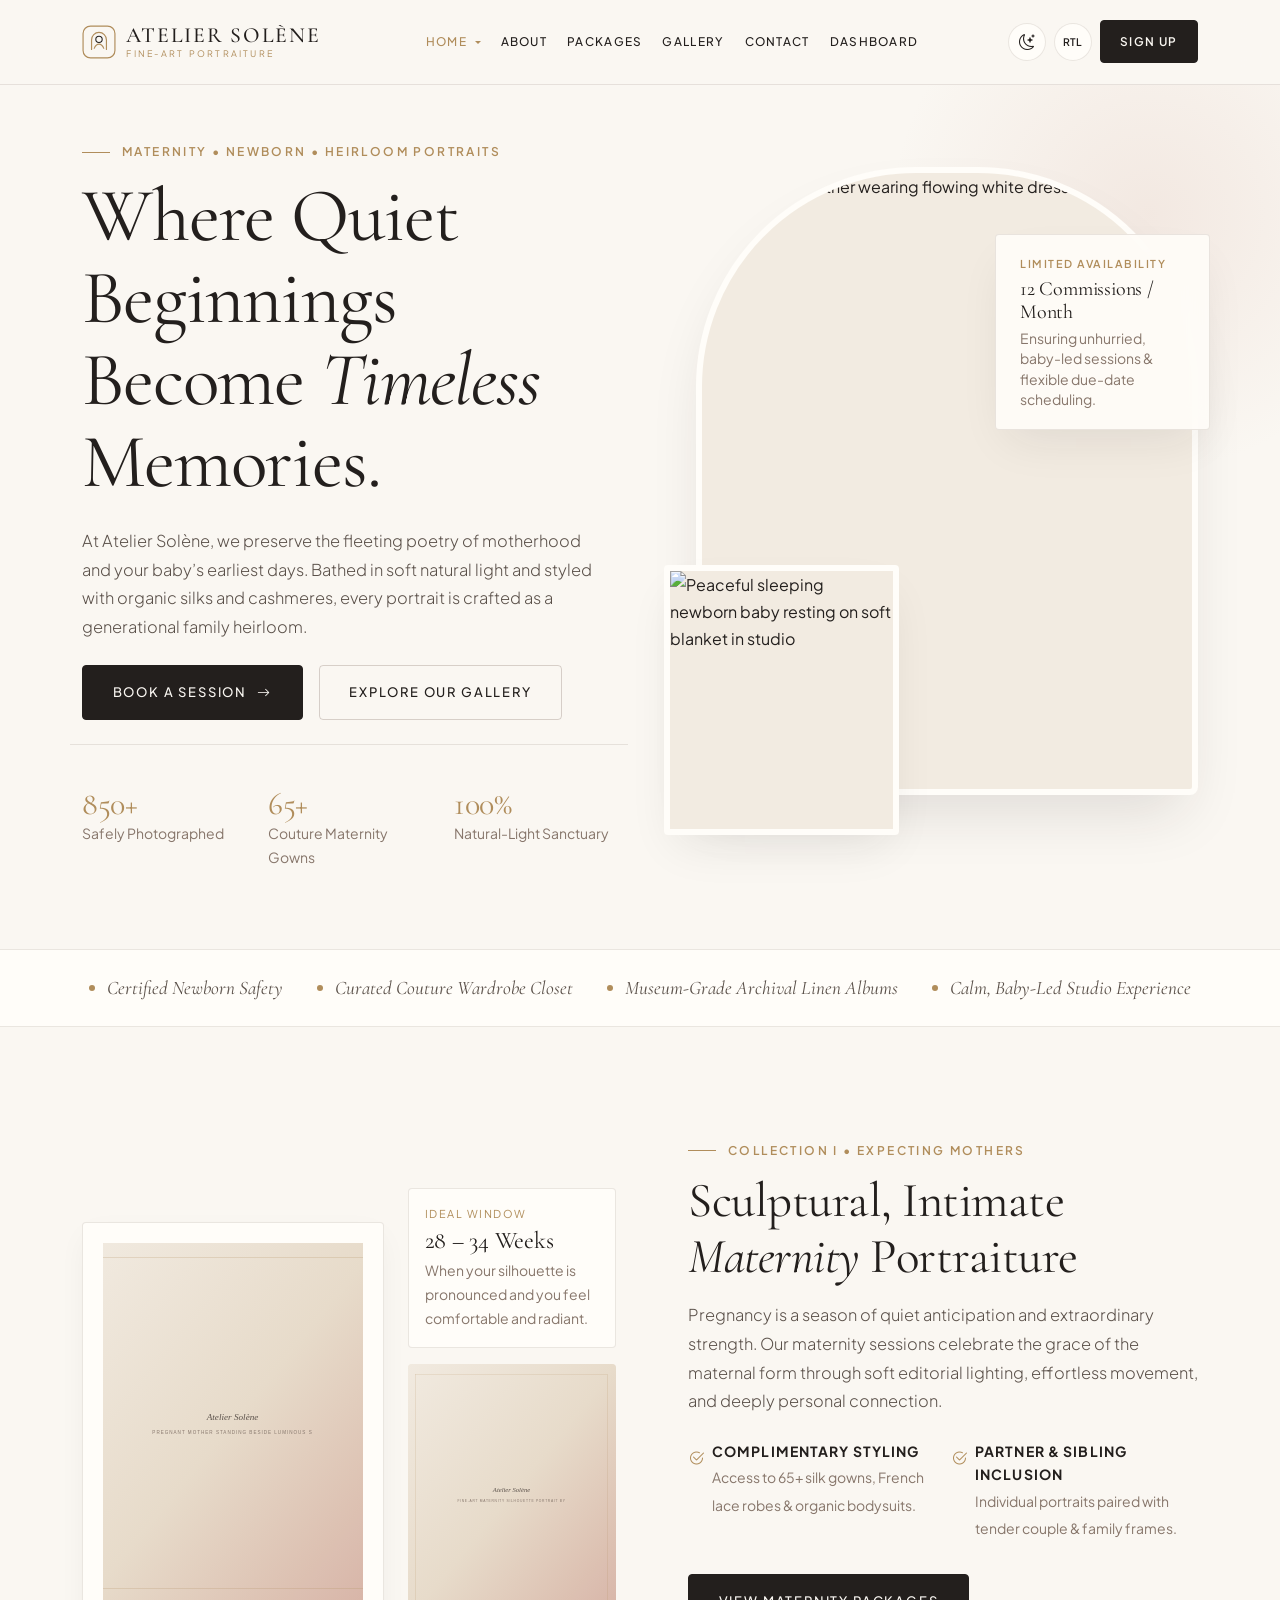
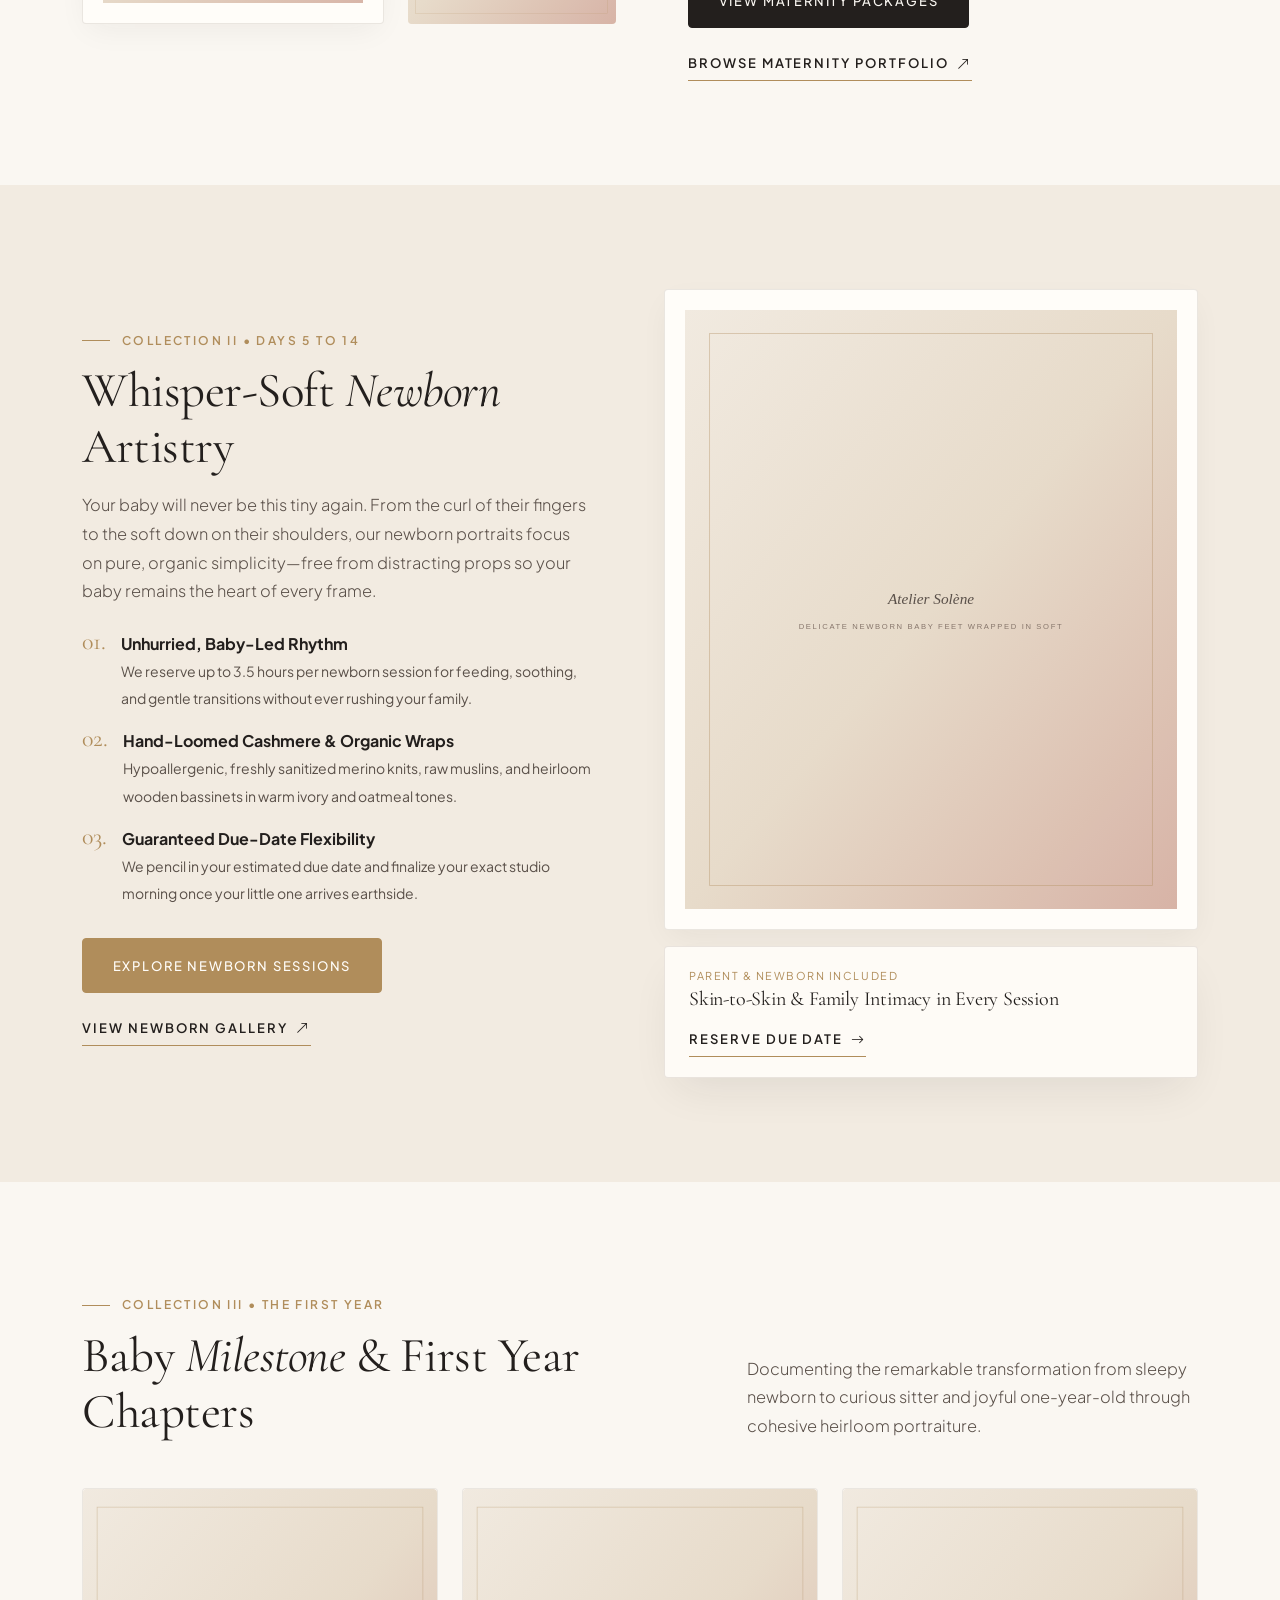
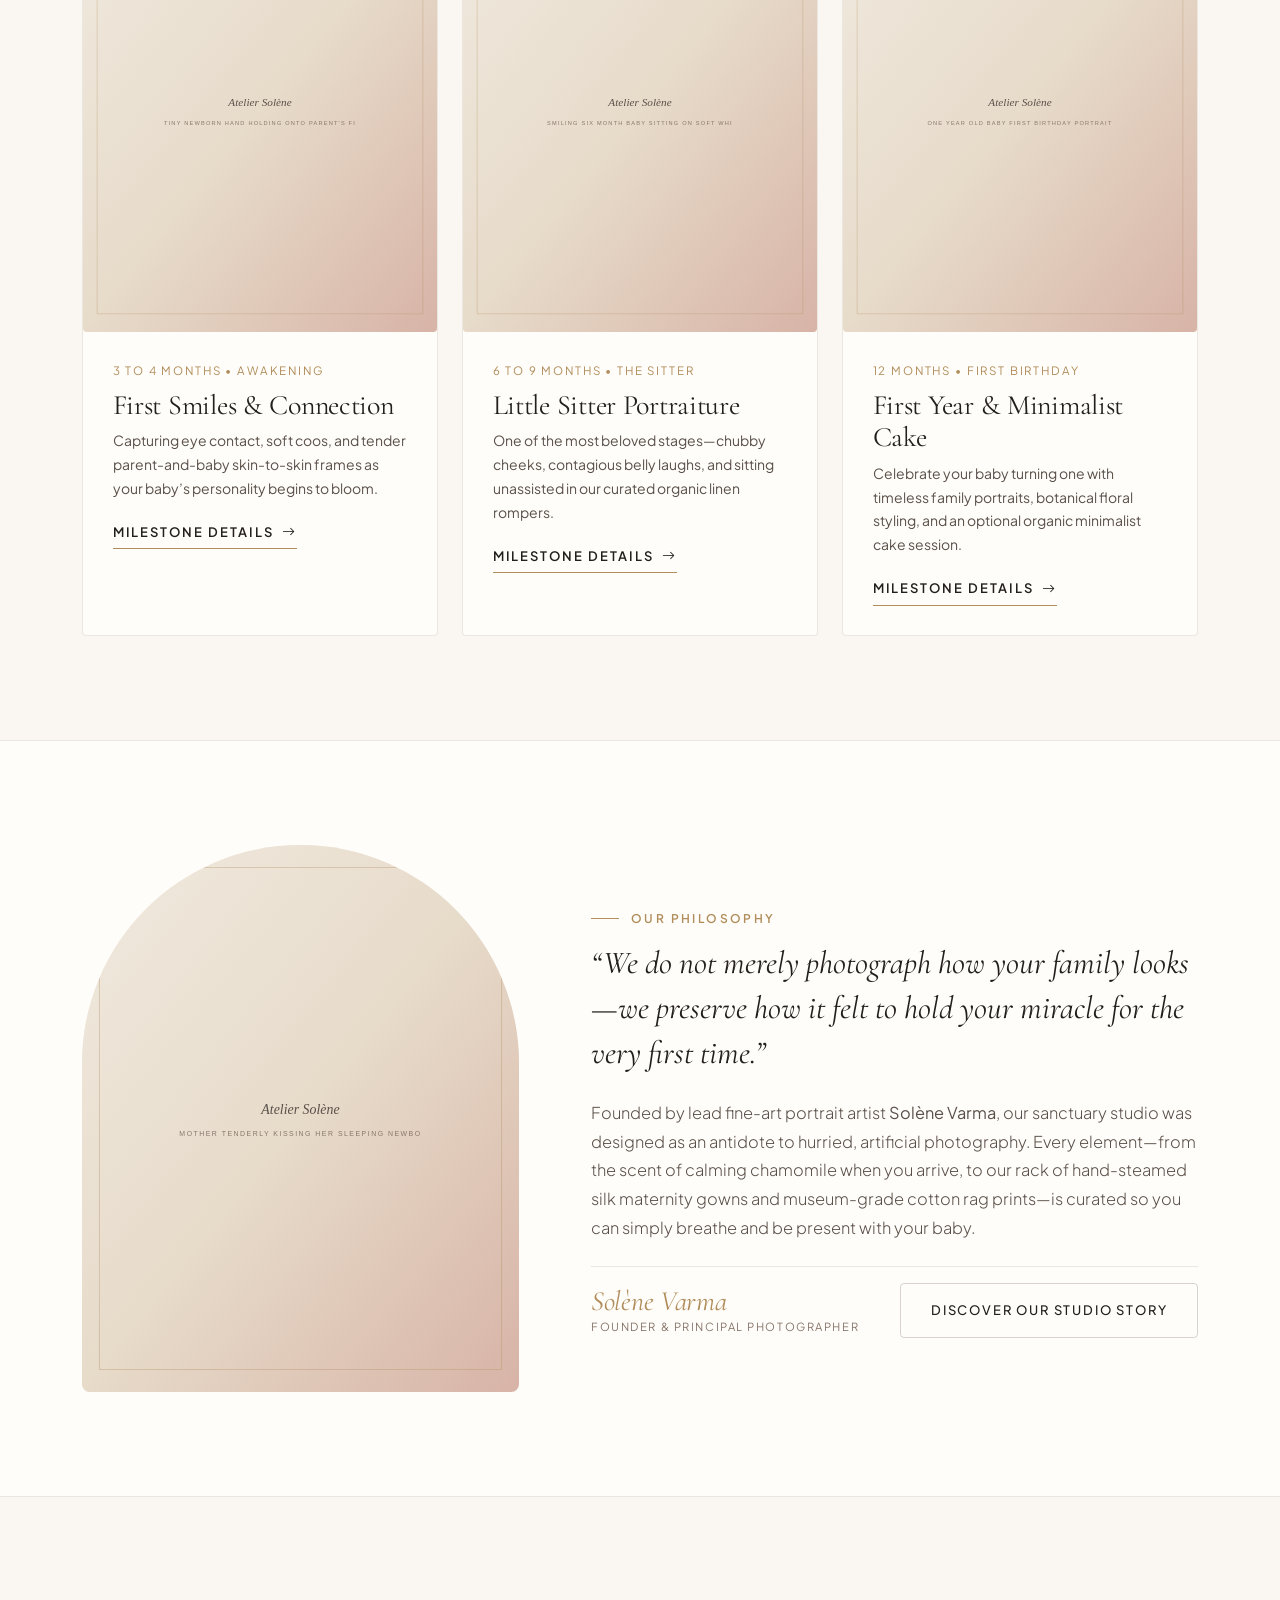
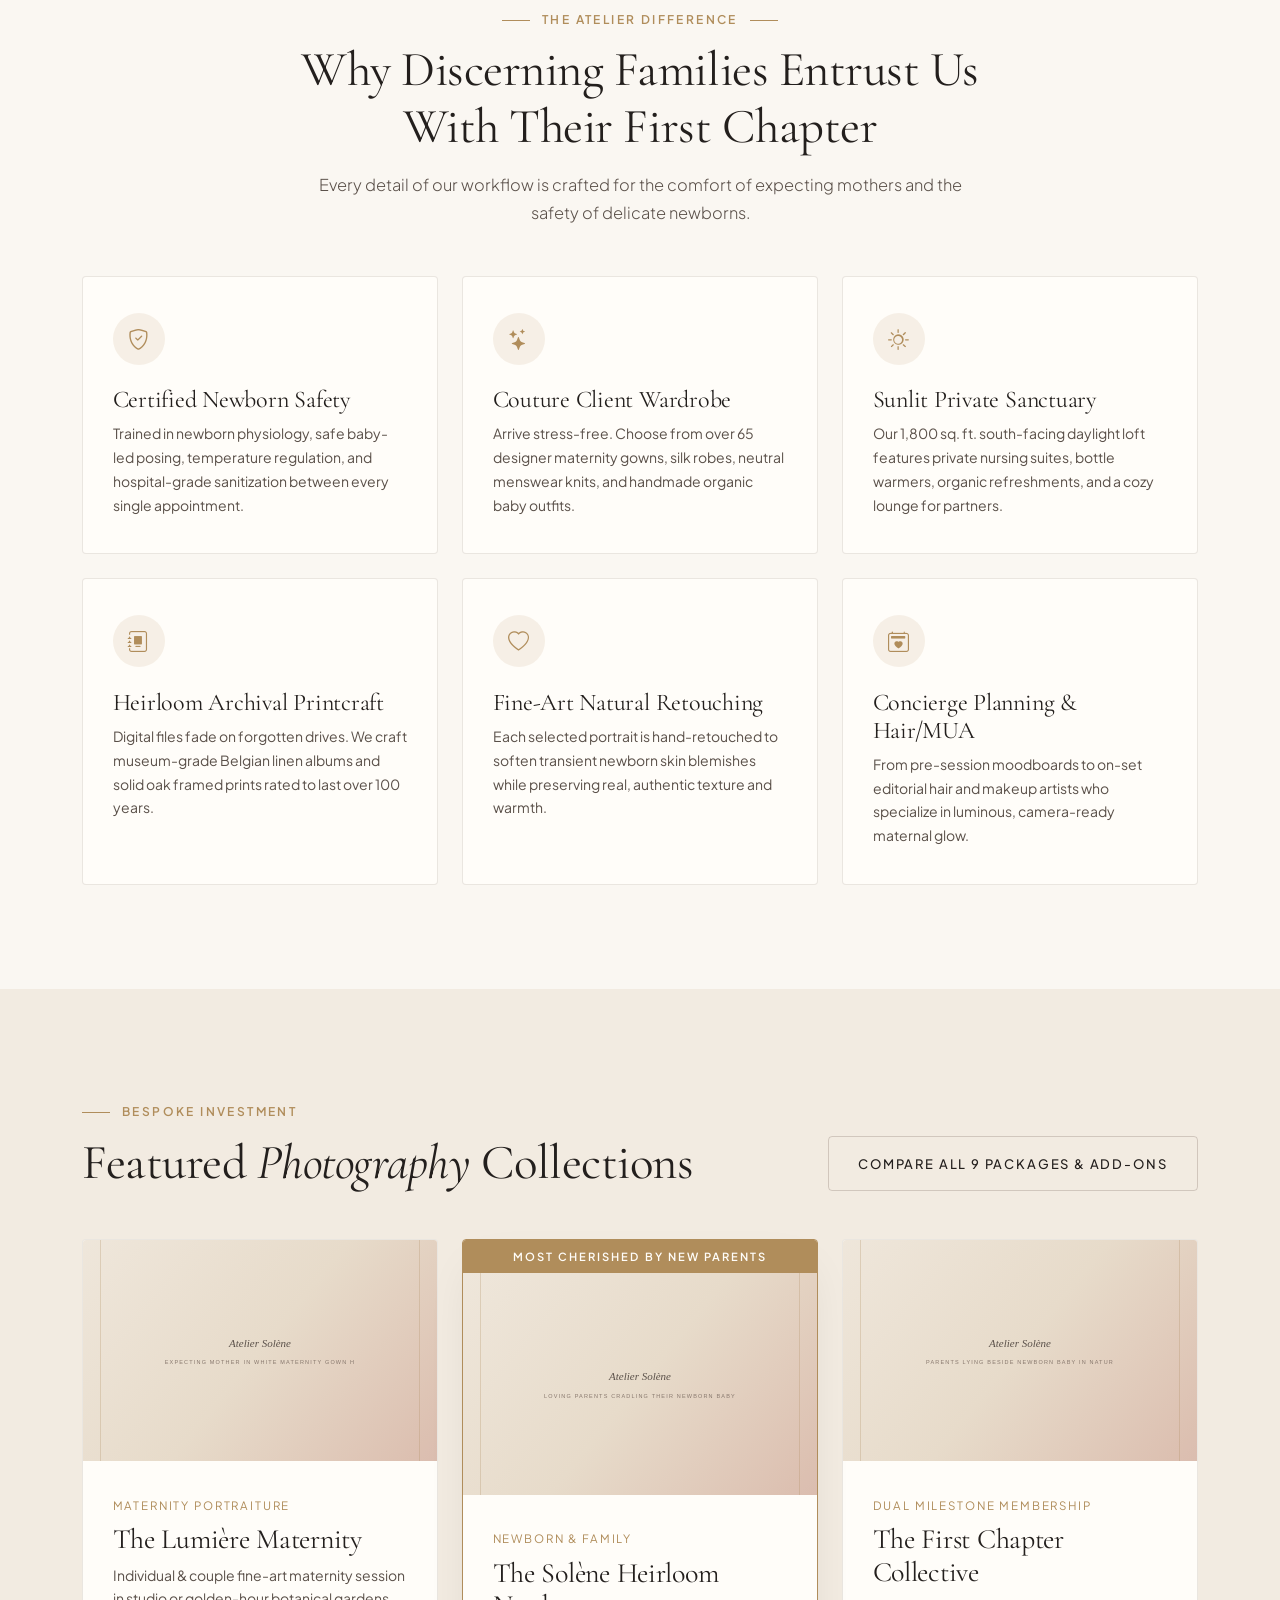
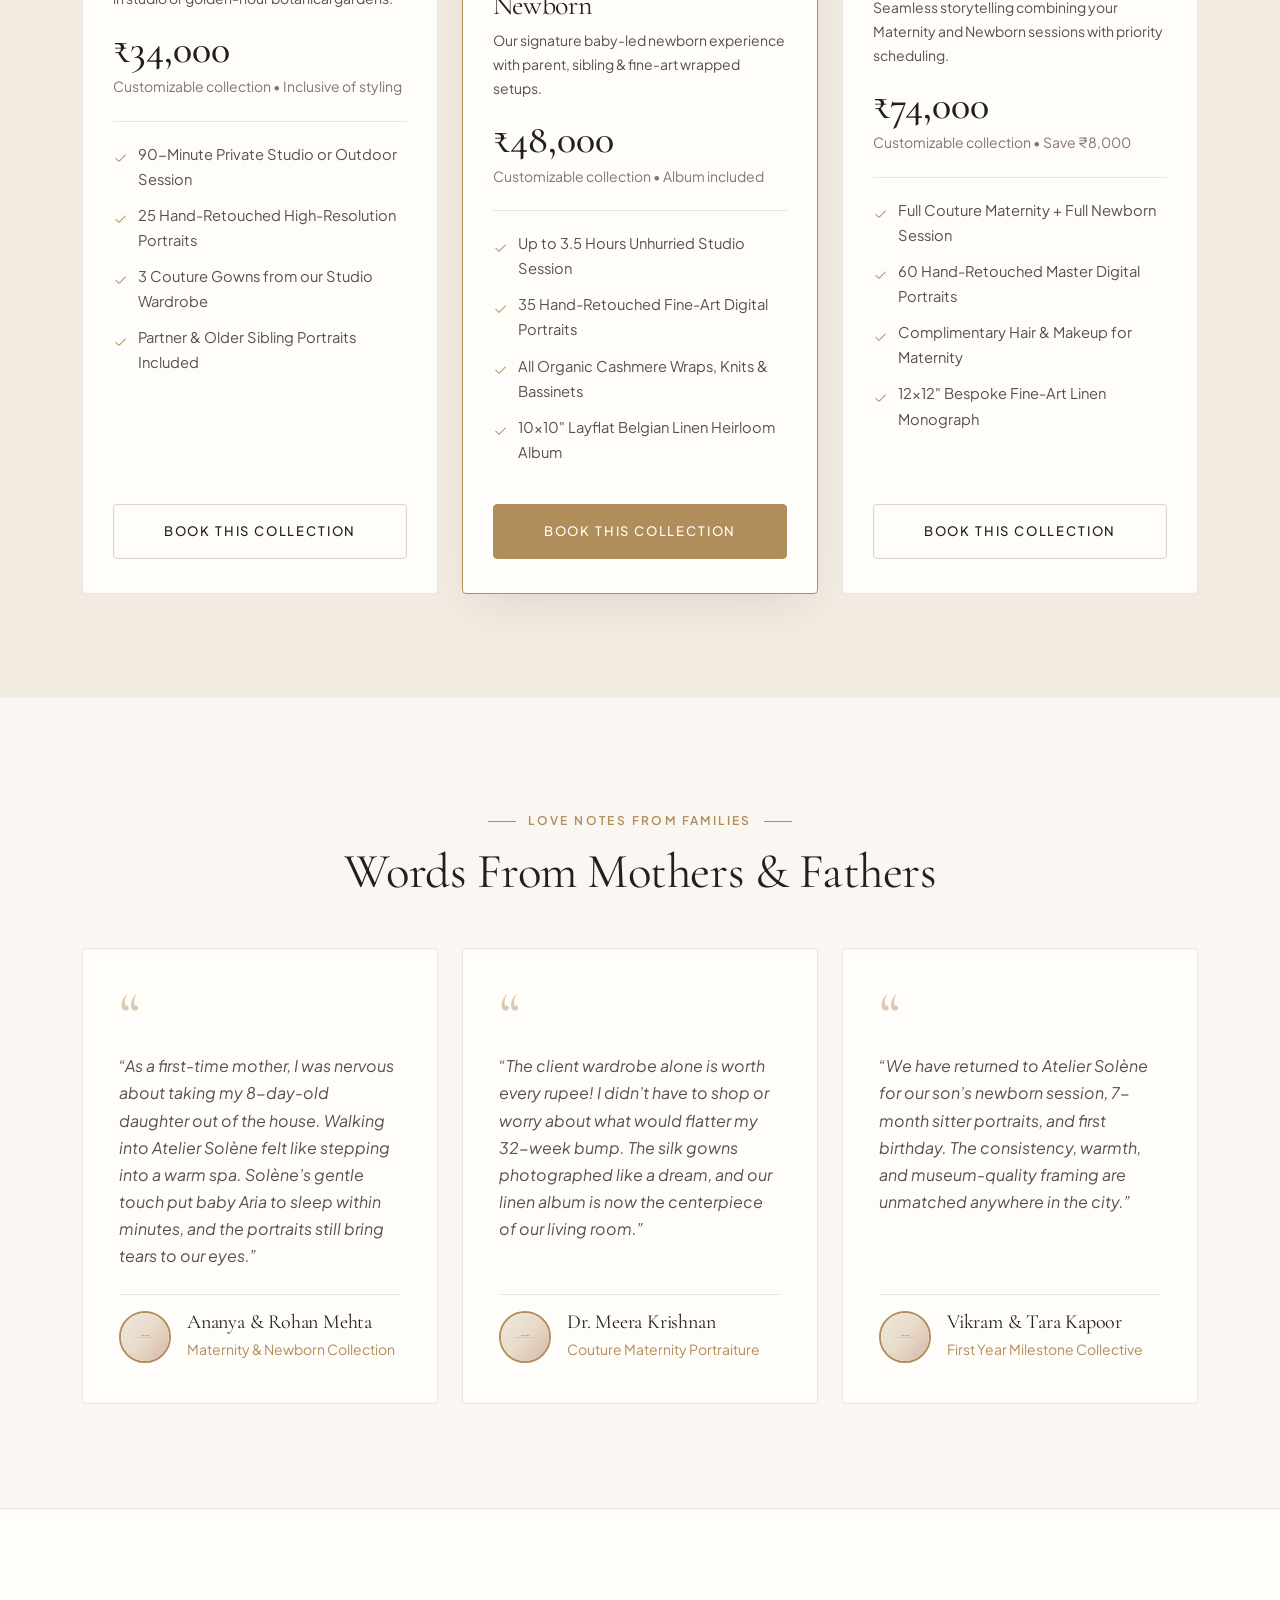
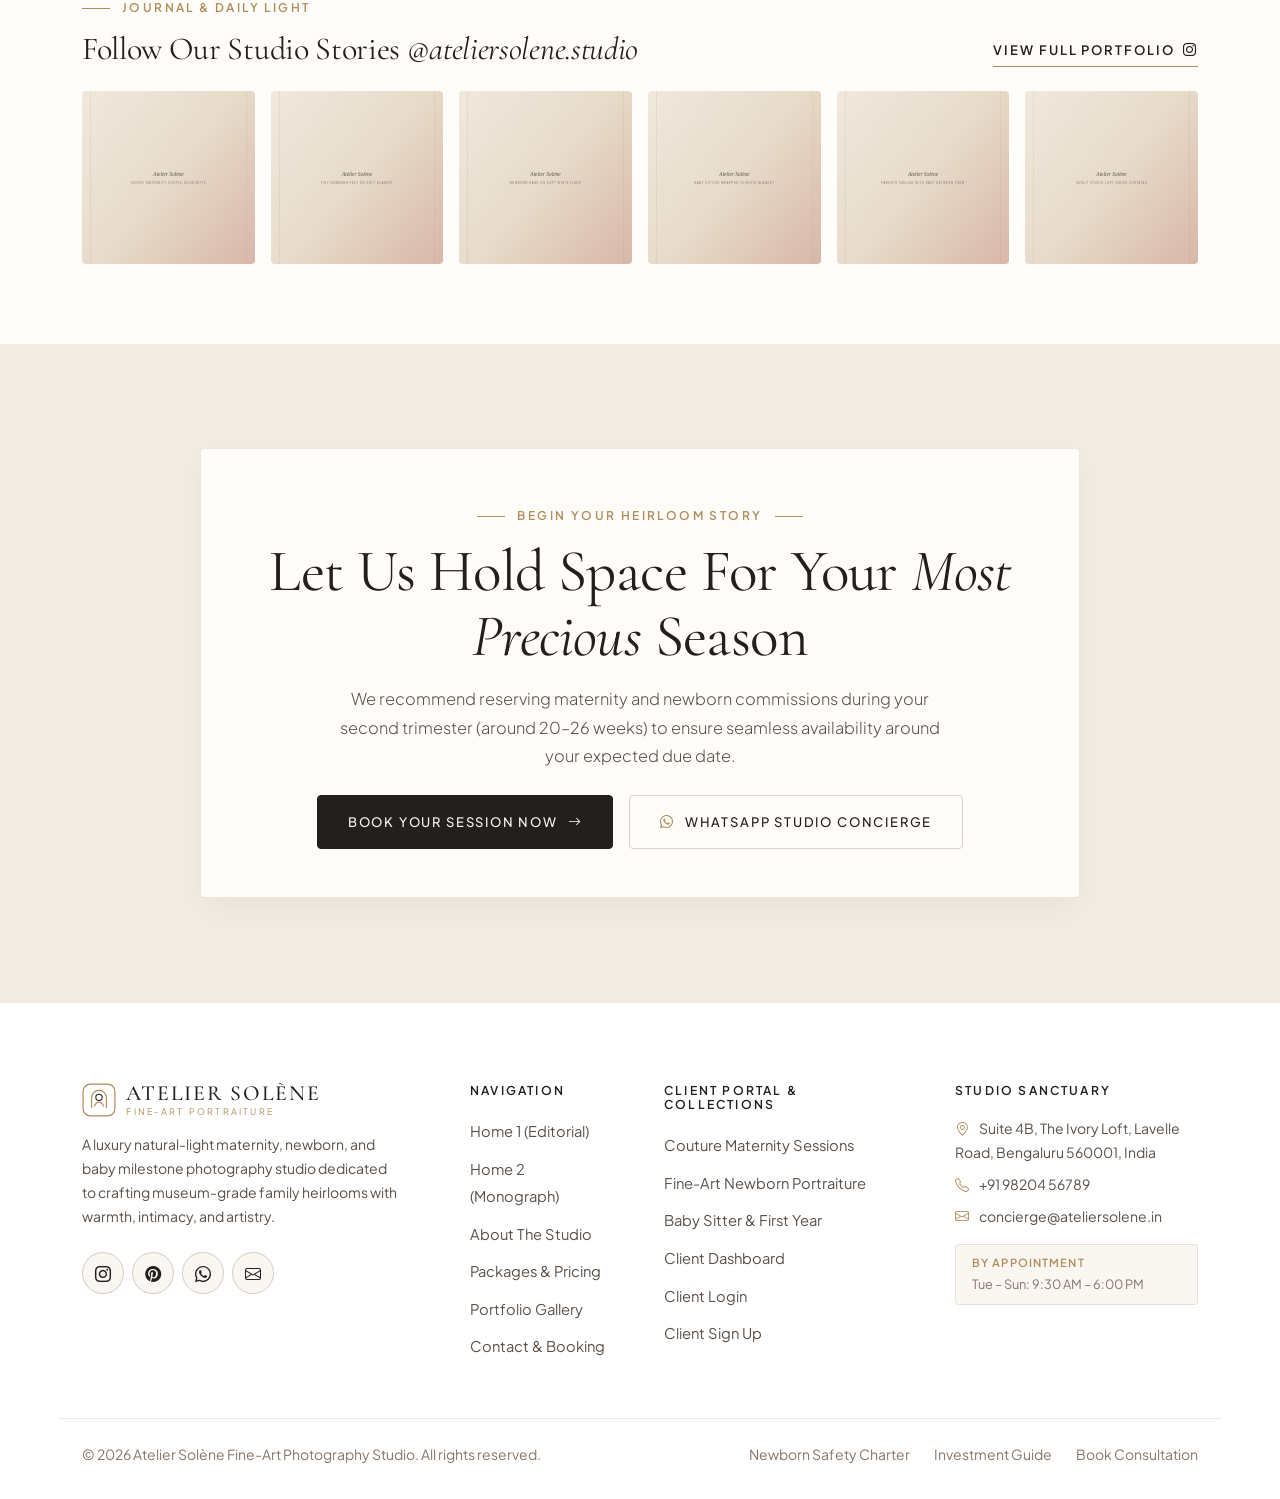
==== index.html @ eba4c321 "Your commit message" ====
<!DOCTYPE html>
<html lang="en" data-theme="light">

<head>
  <meta charset="UTF-8">
  <meta name="viewport" content="width=device-width, initial-scale=1.0">
  <title>Atelier Solène | Luxury Newborn &amp; Maternity Photography Studio</title>
  <meta name="description"
    content="Atelier Solène is a fine-art maternity, newborn, baby milestone, and family photography studio creating timeless heirloom portraits in warm natural light.">
  <link rel="icon" type="image/svg+xml" href="assets/images/favicon.svg">

  <!-- Google Fonts -->
  <link rel="preconnect" href="https://fonts.googleapis.com">
  <link rel="preconnect" href="https://fonts.gstatic.com" crossorigin>
  <link
    href="https://fonts.googleapis.com/css2?family=Cormorant+Garamond:ital,wght@0,300;0,400;0,500;0,600;1,400;1,500&family=Plus+Jakarta+Sans:wght@300;400;500;600&display=swap"
    rel="stylesheet">

  <!-- Bootstrap 5.3 CSS & Bootstrap Icons -->
  <link href="https://cdn.jsdelivr.net/npm/bootstrap@5.3.3/dist/css/bootstrap.min.css" rel="stylesheet">
  <link href="https://cdn.jsdelivr.net/npm/bootstrap-icons@1.11.3/font/bootstrap-icons.min.css" rel="stylesheet">

  <!-- Custom Studio Stylesheet -->
  <link rel="stylesheet" href="assets/css/style.css">
</head>

<body class="has-fixed-navbar">

  <!-- ========================================================================
       FIXED SCROLL-DOWN NAVIGATION BAR
       ======================================================================== -->
  <header class="studio-navbar">
    <nav class="navbar navbar-expand-xl" aria-label="Main Navigation">
      <div class="container">
        <!-- Brand Icon + Brand Name -->
        <a class="navbar-brand-luxury" href="index.html">
          <svg class="brand-icon-svg" viewBox="0 0 64 64" fill="none" aria-hidden="true">
            <rect x="2" y="2" width="60" height="60" rx="14" stroke="#B08D5B" stroke-width="2.2" />
            <path d="M18 46V28C18 20.268 24.268 14 32 14C39.732 14 46 20.268 46 28V46" stroke="#B08D5B"
              stroke-width="2.2" stroke-linecap="round" />
            <circle cx="32" cy="27" r="6" stroke="currentColor" stroke-width="2" />
            <path d="M23 44C25.2 38.5 28.4 36 32 36C35.6 36 38.8 38.5 41 44" stroke="#B08D5B" stroke-width="2"
              stroke-linecap="round" />
          </svg>
          <span class="brand-text-wrap">
            <span class="brand-title">Atelier Solène</span>
            <span class="brand-sub">Fine-Art Portraiture</span>
          </span>
        </a>

        <!-- Mobile Controls -->
        <div class="d-flex align-items-center gap-2 d-xl-none">
          <button type="button" class="theme-toggle-btn" aria-label="Toggle theme">
            <i class="bi bi-moon-stars"></i>
          </button>
          <button type="button" class="rtl-toggle-btn" aria-label="Toggle RTL layout">RTL</button>
          <button class="navbar-toggler" type="button" data-bs-toggle="collapse" data-bs-target="#studioNavbarCollapse"
            aria-controls="studioNavbarCollapse" aria-expanded="false" aria-label="Toggle navigation">
            <i class="bi bi-list fs-4"></i>
          </button>
        </div>

        <!-- Collapsible Navigation Links -->
        <div class="collapse navbar-collapse" id="studioNavbarCollapse">
          <ul class="navbar-nav mx-auto">
            <li class="nav-item dropdown">
              <a class="nav-link dropdown-toggle active" href="index.html" id="homeDropdown" role="button"
                data-bs-toggle="dropdown" aria-expanded="false">
                Home
              </a>
              <ul class="dropdown-menu" aria-labelledby="homeDropdown">
                <li>
                  <a class="dropdown-item active" href="index.html">
                    <span>Home 1 — Editorial Studio</span>
                    <span class="demo-tag">01</span>
                  </a>
                </li>
                <li>
                  <a class="dropdown-item" href="home-2.html">
                    <span>Home 2 — Fine-Art Monograph</span>
                    <span class="demo-tag">02</span>
                  </a>
                </li>
              </ul>
            </li>
            <li class="nav-item">
              <a class="nav-link" href="about.html">About</a>
            </li>
            <li class="nav-item">
              <a class="nav-link" href="packages.html">Packages</a>
            </li>
            <li class="nav-item">
              <a class="nav-link" href="gallery.html">Gallery</a>
            </li>
            <li class="nav-item">
              <a class="nav-link" href="contact.html">Contact</a>
            </li>
            <li class="nav-item">
              <a class="nav-link" href="dashboard.html">Dashboard</a>
            </li>
          </ul>

          <!-- Theme Toggle, RTL Toggle & Sign Up Button -->
          <div class="navbar-actions">
            <button type="button" class="theme-toggle-btn d-none d-xl-inline-flex"
              aria-label="Toggle light or dark theme">
              <i class="bi bi-moon-stars"></i>
            </button>
            <button type="button" class="rtl-toggle-btn d-none d-xl-inline-flex"
              aria-label="Toggle RTL layout">RTL</button>
            <a href="signup.html" class="btn-nav-book">
              Sign Up
            </a>
          </div>
        </div>
      </div>
    </nav>
  </header>

  <main>
    <!-- ======================================================================
         1. LARGE CINEMATIC HERO SECTION
         ====================================================================== -->
    <section class="hero-home1">
      <div class="container position-relative" style="z-index: 2;">
        <div class="row align-items-center g-5">
          <div class="col-lg-6">
            <div class="gsap-hero-fade">
              <span class="eyebrow">Maternity &bull; Newborn &bull; Heirloom Portraits</span>
            </div>
            <h1 class="display-hero mb-4 gsap-hero-fade">
              Where Quiet Beginnings Become <em>Timeless</em> Memories.
            </h1>
            <p class="section-subtitle mb-4 pe-lg-4 gsap-hero-fade">
              At Atelier Solène, we preserve the fleeting poetry of motherhood and your baby’s earliest days. Bathed in
              soft natural light and styled with organic silks and cashmeres, every portrait is crafted as a
              generational family heirloom.
            </p>

            <div class="d-flex flex-wrap align-items-center gap-3 mb-5 gsap-hero-fade">
              <a href="contact.html#enquiry-form" class="btn-luxury btn-luxury-primary">
                <span>Book a Session</span>
                <i class="bi bi-arrow-right"></i>
              </a>
              <a href="gallery.html" class="btn-luxury btn-luxury-outline">
                <span>Explore Our Gallery</span>
              </a>
            </div>

            <div class="row g-4 pt-3 border-top" style="border-color: var(--border-subtle) !important;">
              <div class="col-4">
                <div class="font-serif fs-2 text-gold">850+</div>
                <div class="small text-muted-luxury">Safely Photographed</div>
              </div>
              <div class="col-4">
                <div class="font-serif fs-2 text-gold">65+</div>
                <div class="small text-muted-luxury">Couture Maternity Gowns</div>
              </div>
              <div class="col-4">
                <div class="font-serif fs-2 text-gold">100%</div>
                <div class="small text-muted-luxury">Natural-Light Sanctuary</div>
              </div>
            </div>
          </div>

          <div class="col-lg-6">
            <div class="hero-home1-composition gsap-hero-fade">
              <div class="hero-home1-main-img photo-frame">
                <img
                  src="https://images.pexels.com/photos/3662840/pexels-photo-3662840.jpeg?auto=compress&cs=tinysrgb&w=1200"
                  alt="Expecting mother wearing flowing white dress by sunlit studio window">
              </div>

              <div class="hero-home1-secondary-img photo-frame">
                <img
                  src="https://images.pexels.com/photos/3845426/pexels-photo-3845426.jpeg?auto=compress&cs=tinysrgb&w=800"
                  alt="Peaceful sleeping newborn baby resting on soft blanket in studio">
              </div>

              <div class="hero-home1-note editorial-badge">
                <div class="small text-gold text-uppercase fw-semibold mb-1"
                  style="letter-spacing: 0.14em; font-size: 0.68rem;">
                  Limited Availability
                </div>
                <div class="font-serif fs-5 mb-1">12 Commissions / Month</div>
                <p class="small text-muted-luxury mb-0" style="line-height: 1.45;">
                  Ensuring unhurried, baby-led sessions &amp; flexible due-date scheduling.
                </p>
              </div>
            </div>
          </div>
        </div>
      </div>
    </section>

    <!-- ======================================================================
         2. STUDIO PILLARS RIBBON
         ====================================================================== -->
    <div class="philosophy-ribbon">
      <div class="container">
        <div class="philosophy-pillars">
          <div class="philosophy-pillar-item">
            <span class="dot"></span>
            <span>Certified Newborn Safety</span>
          </div>
          <div class="philosophy-pillar-item">
            <span class="dot"></span>
            <span>Curated Couture Wardrobe Closet</span>
          </div>
          <div class="philosophy-pillar-item">
            <span class="dot"></span>
            <span>Museum-Grade Archival Linen Albums</span>
          </div>
          <div class="philosophy-pillar-item">
            <span class="dot"></span>
            <span>Calm, Baby-Led Studio Experience</span>
          </div>
        </div>
      </div>
    </div>

    <!-- ======================================================================
         3. FEATURED MATERNITY PHOTOGRAPHY SECTION
         ====================================================================== -->
    <section class="section-py-lg bg-ivory">
      <div class="container">
        <div class="row align-items-center g-5">
          <div class="col-lg-6 gsap-reveal">
            <div class="row g-4 align-items-end">
              <div class="col-7">
                <div class="photo-frame frame-museum ratio-tall">
                  <img
                    src="https://images.pexels.com/photos/27756196/pexels-photo-27756196.jpeg?auto=compress&cs=tinysrgb&w=900"
                    alt="Pregnant mother standing beside luminous studio window light" loading="lazy">
                </div>
              </div>
              <div class="col-5">
                <div class="p-3 mb-3 border rounded-1 bg-surface"
                  style="border-color: var(--border-subtle) !important;">
                  <span class="d-block text-gold small text-uppercase mb-1"
                    style="letter-spacing: 0.14em; font-size: 0.68rem;">Ideal Window</span>
                  <span class="font-serif fs-4">28 – 34 Weeks</span>
                  <p class="small text-muted-luxury mb-0 mt-1">When your silhouette is pronounced and you feel
                    comfortable and radiant.</p>
                </div>
                <div class="photo-frame ratio-portrait">
                  <img
                    src="https://images.pexels.com/photos/29831952/pexels-photo-29831952.jpeg?auto=compress&cs=tinysrgb&w=800"
                    alt="Fine-art maternity silhouette portrait by sheer curtain window" loading="lazy">
                </div>
              </div>
            </div>
          </div>

          <div class="col-lg-6 ps-lg-5 gsap-reveal">
            <span class="eyebrow">Collection I &bull; Expecting Mothers</span>
            <h2 class="section-title">
              Sculptural, Intimate <em>Maternity</em> Portraiture
            </h2>
            <p class="section-subtitle mb-4">
              Pregnancy is a season of quiet anticipation and extraordinary strength. Our maternity sessions celebrate
              the grace of the maternal form through soft editorial lighting, effortless movement, and deeply personal
              connection.
            </p>
            <div class="row g-3 mb-4">
              <div class="col-sm-6">
                <div class="d-flex align-items-start gap-2">
                  <i class="bi bi-check2-circle text-gold mt-1"></i>
                  <div>
                    <strong class="d-block small text-uppercase" style="letter-spacing: 0.08em;">Complimentary
                      Styling</strong>
                    <span class="small text-muted-luxury">Access to 65+ silk gowns, French lace robes &amp; organic
                      bodysuits.</span>
                  </div>
                </div>
              </div>
              <div class="col-sm-6">
                <div class="d-flex align-items-start gap-2">
                  <i class="bi bi-check2-circle text-gold mt-1"></i>
                  <div>
                    <strong class="d-block small text-uppercase" style="letter-spacing: 0.08em;">Partner &amp; Sibling
                      Inclusion</strong>
                    <span class="small text-muted-luxury">Individual portraits paired with tender couple &amp; family
                      frames.</span>
                  </div>
                </div>
              </div>
            </div>
            <div class="d-flex flex-wrap align-items-center gap-4 pt-2">
              <a href="packages.html#maternity-collection" class="btn-luxury btn-luxury-primary">
                View Maternity Packages
              </a>
              <a href="gallery.html?category=maternity" class="btn-editorial-link">
                <span>Browse Maternity Portfolio</span>
                <i class="bi bi-arrow-up-right"></i>
              </a>
            </div>
          </div>
        </div>
      </div>
    </section>

    <!-- ======================================================================
         4. FEATURED NEWBORN PHOTOGRAPHY SECTION
         ====================================================================== -->
    <section class="section-py-lg bg-beige">
      <div class="container">
        <div class="row align-items-center g-5">
          <div class="col-lg-6 pe-lg-5 order-2 order-lg-1 gsap-reveal">
            <span class="eyebrow">Collection II &bull; Days 5 to 14</span>
            <h2 class="section-title">
              Whisper-Soft <em>Newborn</em> Artistry
            </h2>
            <p class="section-subtitle mb-4">
              Your baby will never be this tiny again. From the curl of their fingers to the soft down on their
              shoulders, our newborn portraits focus on pure, organic simplicity—free from distracting props so your
              baby remains the heart of every frame.
            </p>
            <ul class="mb-4">
              <li class="d-flex align-items-start gap-3 mb-3">
                <span class="text-gold font-serif fs-4 lh-1">01.</span>
                <div>
                  <strong class="d-block">Unhurried, Baby-Led Rhythm</strong>
                  <span class="small text-secondary-luxury">We reserve up to 3.5 hours per newborn session for feeding,
                    soothing, and gentle transitions without ever rushing your family.</span>
                </div>
              </li>
              <li class="d-flex align-items-start gap-3 mb-3">
                <span class="text-gold font-serif fs-4 lh-1">02.</span>
                <div>
                  <strong class="d-block">Hand-Loomed Cashmere &amp; Organic Wraps</strong>
                  <span class="small text-secondary-luxury">Hypoallergenic, freshly sanitized merino knits, raw muslins,
                    and heirloom wooden bassinets in warm ivory and oatmeal tones.</span>
                </div>
              </li>
              <li class="d-flex align-items-start gap-3">
                <span class="text-gold font-serif fs-4 lh-1">03.</span>
                <div>
                  <strong class="d-block">Guaranteed Due-Date Flexibility</strong>
                  <span class="small text-secondary-luxury">We pencil in your estimated due date and finalize your exact
                    studio morning once your little one arrives earthside.</span>
                </div>
              </li>
            </ul>
            <div class="d-flex flex-wrap align-items-center gap-4 pt-2">
              <a href="packages.html#newborn-collection" class="btn-luxury btn-luxury-gold">
                Explore Newborn Sessions
              </a>
              <a href="gallery.html?category=newborn" class="btn-editorial-link">
                <span>View Newborn Gallery</span>
                <i class="bi bi-arrow-up-right"></i>
              </a>
            </div>
          </div>

          <div class="col-lg-6 order-1 order-lg-2 gsap-reveal">
            <div class="position-relative">
              <div class="photo-frame frame-museum ratio-editorial">
                <img
                  src="https://images.pexels.com/photos/30327344/pexels-photo-30327344.jpeg?auto=compress&cs=tinysrgb&w=1100"
                  alt="Delicate newborn baby feet wrapped in soft organic blanket" loading="lazy">
              </div>
              <div class="editorial-badge mt-3 d-flex align-items-center justify-content-between flex-wrap gap-3">
                <div>
                  <span class="small text-gold text-uppercase d-block"
                    style="letter-spacing: 0.14em; font-size: 0.68rem;">Parent &amp; Newborn Included</span>
                  <span class="font-serif fs-5">Skin-to-Skin &amp; Family Intimacy in Every Session</span>
                </div>
                <a href="contact.html#enquiry-form" class="btn-editorial-link">
                  <span>Reserve Due Date</span>
                  <i class="bi bi-arrow-right"></i>
                </a>
              </div>
            </div>
          </div>
        </div>
      </div>
    </section>

    <!-- ======================================================================
         5. BABY MILESTONE PHOTOGRAPHY SHOWCASE
         ====================================================================== -->
    <section class="section-py-lg bg-ivory">
      <div class="container">
        <div class="row justify-content-between align-items-end mb-5 gsap-reveal">
          <div class="col-lg-7">
            <span class="eyebrow">Collection III &bull; The First Year</span>
            <h2 class="section-title mb-0">
              Baby <em>Milestone</em> &amp; First Year Chapters
            </h2>
          </div>
          <div class="col-lg-5">
            <p class="section-subtitle mb-0">
              Documenting the remarkable transformation from sleepy newborn to curious sitter and joyful one-year-old
              through cohesive heirloom portraiture.
            </p>
          </div>
        </div>

        <div class="row g-4">
          <div class="col-md-6 col-lg-4 gsap-reveal">
            <article class="showcase-card">
              <div class="photo-frame ratio-portrait">
                <img
                  src="https://images.pexels.com/photos/15745778/pexels-photo-15745778.jpeg?auto=compress&cs=tinysrgb&w=800"
                  alt="Tiny newborn hand holding onto parent's fingers" loading="lazy">
              </div>
              <div class="showcase-card-body">
                <span class="showcase-meta">3 to 4 Months &bull; Awakening</span>
                <h3 class="h3 font-serif mb-2">First Smiles &amp; Connection</h3>
                <p class="small text-secondary-luxury mb-3">
                  Capturing eye contact, soft coos, and tender parent-and-baby skin-to-skin frames as your baby’s
                  personality begins to bloom.
                </p>
                <a href="packages.html#milestone-collection" class="btn-editorial-link">
                  <span>Milestone Details</span>
                  <i class="bi bi-arrow-right"></i>
                </a>
              </div>
            </article>
          </div>

          <div class="col-md-6 col-lg-4 gsap-reveal">
            <article class="showcase-card">
              <div class="photo-frame ratio-portrait">
                <img
                  src="https://images.pexels.com/photos/5037775/pexels-photo-5037775.jpeg?auto=compress&cs=tinysrgb&w=800"
                  alt="Smiling six month baby sitting on soft white blanket" loading="lazy">
              </div>
              <div class="showcase-card-body">
                <span class="showcase-meta">6 to 9 Months &bull; The Sitter</span>
                <h3 class="h3 font-serif mb-2">Little Sitter Portraiture</h3>
                <p class="small text-secondary-luxury mb-3">
                  One of the most beloved stages—chubby cheeks, contagious belly laughs, and sitting unassisted in our
                  curated organic linen rompers.
                </p>
                <a href="packages.html#milestone-collection" class="btn-editorial-link">
                  <span>Milestone Details</span>
                  <i class="bi bi-arrow-right"></i>
                </a>
              </div>
            </article>
          </div>

          <div class="col-md-6 col-lg-4 mx-auto gsap-reveal">
            <article class="showcase-card">
              <div class="photo-frame ratio-portrait">
                <img
                  src="https://images.pexels.com/photos/30870940/pexels-photo-30870940.jpeg?auto=compress&cs=tinysrgb&w=800"
                  alt="One year old baby first birthday portrait with celebration cake" loading="lazy">
              </div>
              <div class="showcase-card-body">
                <span class="showcase-meta">12 Months &bull; First Birthday</span>
                <h3 class="h3 font-serif mb-2">First Year &amp; Minimalist Cake</h3>
                <p class="small text-secondary-luxury mb-3">
                  Celebrate your baby turning one with timeless family portraits, botanical floral styling, and an
                  optional organic minimalist cake session.
                </p>
                <a href="packages.html#milestone-collection" class="btn-editorial-link">
                  <span>Milestone Details</span>
                  <i class="bi bi-arrow-right"></i>
                </a>
              </div>
            </article>
          </div>
        </div>
      </div>
    </section>

    <!-- ======================================================================
         6. STUDIO INTRODUCTION & PHOTOGRAPHY PHILOSOPHY
         ====================================================================== -->
    <section class="section-py-lg bg-surface border-top border-bottom"
      style="border-color: var(--border-subtle) !important;">
      <div class="container">
        <div class="row align-items-center g-5">
          <div class="col-lg-5 gsap-reveal">
            <div class="photo-frame frame-arch ratio-portrait">
              <img
                src="https://images.pexels.com/photos/6182423/pexels-photo-6182423.jpeg?auto=compress&cs=tinysrgb&w=900"
                alt="Mother tenderly kissing her sleeping newborn baby" loading="lazy">
            </div>
          </div>
          <div class="col-lg-7 ps-lg-5 gsap-reveal">
            <span class="eyebrow">Our Philosophy</span>
            <blockquote class="editorial-quote mb-4">
              “We do not merely photograph how your family looks—we preserve how it <em>felt</em> to hold your miracle
              for the very first time.”
            </blockquote>
            <p class="section-subtitle mb-4">
              Founded by lead fine-art portrait artist <strong>Solène Varma</strong>, our sanctuary studio was designed
              as an antidote to hurried, artificial photography. Every element—from the scent of calming chamomile when
              you arrive, to our rack of hand-steamed silk maternity gowns and museum-grade cotton rag prints—is curated
              so you can simply breathe and be present with your baby.
            </p>
            <div class="d-flex flex-wrap align-items-center justify-content-between gap-4 pt-3 border-top"
              style="border-color: var(--border-subtle) !important;">
              <div>
                <div class="font-serif fs-3 fst-italic text-gold">Solène Varma</div>
                <div class="small text-muted-luxury text-uppercase" style="letter-spacing: 0.14em; font-size: 0.7rem;">
                  Founder &amp; Principal Photographer</div>
              </div>
              <a href="about.html" class="btn-luxury btn-luxury-outline">
                Discover Our Studio Story
              </a>
            </div>
          </div>
        </div>
      </div>
    </section>

    <!-- ======================================================================
         7. WHY CHOOSE OUR STUDIO SECTION
         ====================================================================== -->
    <section class="section-py-lg bg-ivory">
      <div class="container">
        <div class="text-center mx-auto mb-5 gsap-reveal" style="max-width: 680px;">
          <span class="eyebrow center">The Atelier Difference</span>
          <h2 class="section-title">Why Discerning Families Entrust Us With Their First Chapter</h2>
          <p class="section-subtitle mb-0">
            Every detail of our workflow is crafted for the comfort of expecting mothers and the safety of delicate
            newborns.
          </p>
        </div>

        <div class="row g-4">
          <div class="col-md-6 col-lg-4 gsap-reveal">
            <div class="feature-luxury-box">
              <div class="feature-icon-circle">
                <i class="bi bi-shield-check"></i>
              </div>
              <h3 class="h4 font-serif mb-2">Certified Newborn Safety</h3>
              <p class="small text-secondary-luxury mb-0">
                Trained in newborn physiology, safe baby-led posing, temperature regulation, and hospital-grade
                sanitization between every single appointment.
              </p>
            </div>
          </div>

          <div class="col-md-6 col-lg-4 gsap-reveal">
            <div class="feature-luxury-box">
              <div class="feature-icon-circle">
                <i class="bi bi-stars"></i>
              </div>
              <h3 class="h4 font-serif mb-2">Couture Client Wardrobe</h3>
              <p class="small text-secondary-luxury mb-0">
                Arrive stress-free. Choose from over 65 designer maternity gowns, silk robes, neutral menswear knits,
                and handmade organic baby outfits.
              </p>
            </div>
          </div>

          <div class="col-md-6 col-lg-4 gsap-reveal">
            <div class="feature-luxury-box">
              <div class="feature-icon-circle">
                <i class="bi bi-brightness-high"></i>
              </div>
              <h3 class="h4 font-serif mb-2">Sunlit Private Sanctuary</h3>
              <p class="small text-secondary-luxury mb-0">
                Our 1,800 sq. ft. south-facing daylight loft features private nursing suites, bottle warmers, organic
                refreshments, and a cozy lounge for partners.
              </p>
            </div>
          </div>

          <div class="col-md-6 col-lg-4 gsap-reveal">
            <div class="feature-luxury-box">
              <div class="feature-icon-circle">
                <i class="bi bi-journal-album"></i>
              </div>
              <h3 class="h4 font-serif mb-2">Heirloom Archival Printcraft</h3>
              <p class="small text-secondary-luxury mb-0">
                Digital files fade on forgotten drives. We craft museum-grade Belgian linen albums and solid oak framed
                prints rated to last over 100 years.
              </p>
            </div>
          </div>

          <div class="col-md-6 col-lg-4 gsap-reveal">
            <div class="feature-luxury-box">
              <div class="feature-icon-circle">
                <i class="bi bi-heart"></i>
              </div>
              <h3 class="h4 font-serif mb-2">Fine-Art Natural Retouching</h3>
              <p class="small text-secondary-luxury mb-0">
                Each selected portrait is hand-retouched to soften transient newborn skin blemishes while preserving
                real, authentic texture and warmth.
              </p>
            </div>
          </div>

          <div class="col-md-6 col-lg-4 gsap-reveal">
            <div class="feature-luxury-box">
              <div class="feature-icon-circle">
                <i class="bi bi-calendar2-heart"></i>
              </div>
              <h3 class="h4 font-serif mb-2">Concierge Planning &amp; Hair/MUA</h3>
              <p class="small text-secondary-luxury mb-0">
                From pre-session moodboards to on-set editorial hair and makeup artists who specialize in luminous,
                camera-ready maternal glow.
              </p>
            </div>
          </div>
        </div>
      </div>
    </section>

    <!-- ======================================================================
         8. FEATURED PHOTOGRAPHY COLLECTIONS (PACKAGES PREVIEW)
         ====================================================================== -->
    <section class="section-py-lg bg-beige">
      <div class="container">
        <div class="row justify-content-between align-items-end mb-5 gsap-reveal">
          <div class="col-lg-7">
            <span class="eyebrow">Bespoke Investment</span>
            <h2 class="section-title mb-0">Featured <em>Photography</em> Collections</h2>
          </div>
          <div class="col-lg-5 text-lg-end mt-3 mt-lg-0">
            <a href="packages.html" class="btn-luxury btn-luxury-outline">
              Compare All 9 Packages &amp; Add-Ons
            </a>
          </div>
        </div>

        <div class="row g-4">
          <div class="col-lg-4 gsap-reveal">
            <div class="package-tier-card">
              <div class="package-card-img">
                <img
                  src="https://images.pexels.com/photos/5054178/pexels-photo-5054178.jpeg?auto=compress&cs=tinysrgb&w=900"
                  alt="Expecting mother in white maternity gown holding baby bump" loading="lazy">
              </div>
              <div class="package-card-content">
                <span class="showcase-meta">Maternity Portraiture</span>
                <h3 class="h3 font-serif mb-2">The Lumière Maternity</h3>
                <p class="small text-secondary-luxury mb-3">
                  Individual &amp; couple fine-art maternity session in studio or golden-hour botanical gardens.
                </p>
                <div class="package-price mb-1">₹34,000</div>
                <span class="small text-muted-luxury">Customizable collection &bull; Inclusive of styling</span>

                <ul class="package-deliverables">
                  <li><i class="bi bi-check2"></i> <span>90-Minute Private Studio or Outdoor Session</span></li>
                  <li><i class="bi bi-check2"></i> <span>25 Hand-Retouched High-Resolution Portraits</span></li>
                  <li><i class="bi bi-check2"></i> <span>3 Couture Gowns from our Studio Wardrobe</span></li>
                  <li><i class="bi bi-check2"></i> <span>Partner &amp; Older Sibling Portraits Included</span></li>
                </ul>

                <a href="contact.html?package=The+Lumi%C3%A8re+Maternity&session=Maternity#enquiry-form"
                  class="btn-luxury btn-luxury-outline w-100">
                  Book This Collection
                </a>
              </div>
            </div>
          </div>

          <div class="col-lg-4 gsap-reveal">
            <div class="package-tier-card featured">
              <div class="package-ribbon">Most Cherished By New Parents</div>
              <div class="package-card-img">
                <img
                  src="https://images.pexels.com/photos/6392918/pexels-photo-6392918.jpeg?auto=compress&cs=tinysrgb&w=900"
                  alt="Loving parents cradling their newborn baby" loading="lazy">
              </div>
              <div class="package-card-content">
                <span class="showcase-meta">Newborn &amp; Family</span>
                <h3 class="h3 font-serif mb-2">The Solène Heirloom Newborn</h3>
                <p class="small text-secondary-luxury mb-3">
                  Our signature baby-led newborn experience with parent, sibling &amp; fine-art wrapped setups.
                </p>
                <div class="package-price mb-1">₹48,000</div>
                <span class="small text-muted-luxury">Customizable collection &bull; Album included</span>

                <ul class="package-deliverables">
                  <li><i class="bi bi-check2"></i> <span>Up to 3.5 Hours Unhurried Studio Session</span></li>
                  <li><i class="bi bi-check2"></i> <span>35 Hand-Retouched Fine-Art Digital Portraits</span></li>
                  <li><i class="bi bi-check2"></i> <span>All Organic Cashmere Wraps, Knits &amp; Bassinets</span></li>
                  <li><i class="bi bi-check2"></i> <span>10&times;10" Layflat Belgian Linen Heirloom Album</span></li>
                </ul>

                <a href="contact.html?package=The+Sol%C3%A8ne+Heirloom+Newborn&session=Newborn#enquiry-form"
                  class="btn-luxury btn-luxury-gold w-100">
                  Book This Collection
                </a>
              </div>
            </div>
          </div>

          <div class="col-lg-4 gsap-reveal">
            <div class="package-tier-card">
              <div class="package-card-img">
                <img
                  src="https://images.pexels.com/photos/7919594/pexels-photo-7919594.jpeg?auto=compress&cs=tinysrgb&w=900"
                  alt="Parents lying beside newborn baby in natural daylight" loading="lazy">
              </div>
              <div class="package-card-content">
                <span class="showcase-meta">Dual Milestone Membership</span>
                <h3 class="h3 font-serif mb-2">The First Chapter Collective</h3>
                <p class="small text-secondary-luxury mb-3">
                  Seamless storytelling combining your Maternity and Newborn sessions with priority scheduling.
                </p>
                <div class="package-price mb-1">₹74,000</div>
                <span class="small text-muted-luxury">Customizable collection &bull; Save ₹8,000</span>

                <ul class="package-deliverables">
                  <li><i class="bi bi-check2"></i> <span>Full Couture Maternity + Full Newborn Session</span></li>
                  <li><i class="bi bi-check2"></i> <span>60 Hand-Retouched Master Digital Portraits</span></li>
                  <li><i class="bi bi-check2"></i> <span>Complimentary Hair &amp; Makeup for Maternity</span></li>
                  <li><i class="bi bi-check2"></i> <span>12&times;12" Bespoke Fine-Art Linen Monograph</span></li>
                </ul>

                <a href="contact.html?package=The+First+Chapter+Collective&session=Maternity+%26+Newborn#enquiry-form"
                  class="btn-luxury btn-luxury-outline w-100">
                  Book This Collection
                </a>
              </div>
            </div>
          </div>
        </div>
      </div>
    </section>

    <!-- ======================================================================
         9. CLIENT TESTIMONIALS
         ====================================================================== -->
    <section class="section-py-lg bg-ivory">
      <div class="container">
        <div class="text-center mx-auto mb-5 gsap-reveal" style="max-width: 660px;">
          <span class="eyebrow center">Love Notes From Families</span>
          <h2 class="section-title">Words From Mothers &amp; Fathers</h2>
        </div>

        <div class="row g-4">
          <div class="col-lg-4 gsap-reveal">
            <div class="testimonial-luxury-card">
              <div>
                <div class="testimonial-quote-mark">“</div>
                <p class="mb-4 text-secondary-luxury fst-italic">
                  “As a first-time mother, I was nervous about taking my 8-day-old daughter out of the house. Walking
                  into Atelier Solène felt like stepping into a warm spa. Solène’s gentle touch put baby Aria to sleep
                  within minutes, and the portraits still bring tears to our eyes.”
                </p>
              </div>
              <div class="d-flex align-items-center gap-3 pt-3 border-top"
                style="border-color: var(--border-subtle) !important;">
                <img
                  src="https://images.pexels.com/photos/1683935/pexels-photo-1683935.jpeg?auto=compress&cs=tinysrgb&w=300"
                  alt="Ananya Mehta holding baby" class="client-avatar" loading="lazy">
                <div>
                  <strong class="d-block font-serif fs-5">Ananya &amp; Rohan Mehta</strong>
                  <span class="small text-gold">Maternity &amp; Newborn Collection</span>
                </div>
              </div>
            </div>
          </div>

          <div class="col-lg-4 gsap-reveal">
            <div class="testimonial-luxury-card">
              <div>
                <div class="testimonial-quote-mark">“</div>
                <p class="mb-4 text-secondary-luxury fst-italic">
                  “The client wardrobe alone is worth every rupee! I didn’t have to shop or worry about what would
                  flatter my 32-week bump. The silk gowns photographed like a dream, and our linen album is now the
                  centerpiece of our living room.”
                </p>
              </div>
              <div class="d-flex align-items-center gap-3 pt-3 border-top"
                style="border-color: var(--border-subtle) !important;">
                <img
                  src="https://images.pexels.com/photos/29598285/pexels-photo-29598285.jpeg?auto=compress&cs=tinysrgb&w=300"
                  alt="Meera Krishnan maternity portrait" class="client-avatar" loading="lazy">
                <div>
                  <strong class="d-block font-serif fs-5">Dr. Meera Krishnan</strong>
                  <span class="small text-gold">Couture Maternity Portraiture</span>
                </div>
              </div>
            </div>
          </div>

          <div class="col-lg-4 gsap-reveal">
            <div class="testimonial-luxury-card">
              <div>
                <div class="testimonial-quote-mark">“</div>
                <p class="mb-4 text-secondary-luxury fst-italic">
                  “We have returned to Atelier Solène for our son’s newborn session, 7-month sitter portraits, and first
                  birthday. The consistency, warmth, and museum-quality framing are unmatched anywhere in the city.”
                </p>
              </div>
              <div class="d-flex align-items-center gap-3 pt-3 border-top"
                style="border-color: var(--border-subtle) !important;">
                <img
                  src="https://images.pexels.com/photos/18977114/pexels-photo-18977114.jpeg?auto=compress&cs=tinysrgb&w=300"
                  alt="Vikram Kapoor holding newborn" class="client-avatar" loading="lazy">
                <div>
                  <strong class="d-block font-serif fs-5">Vikram &amp; Tara Kapoor</strong>
                  <span class="small text-gold">First Year Milestone Collective</span>
                </div>
              </div>
            </div>
          </div>
        </div>
      </div>
    </section>

    <!-- ======================================================================
         10. INSTAGRAM / SOCIAL PHOTOGRAPHY PREVIEW
         ====================================================================== -->
    <section class="section-py bg-surface border-top" style="border-color: var(--border-subtle) !important;">
      <div class="container">
        <div class="d-flex flex-wrap justify-content-between align-items-end mb-4 gap-3">
          <div>
            <span class="eyebrow">Journal &amp; Daily Light</span>
            <h2 class="h2 font-serif mb-0">Follow Our Studio Stories <em>@ateliersolene.studio</em></h2>
          </div>
          <a href="gallery.html" class="btn-editorial-link">
            <span>View Full Portfolio</span>
            <i class="bi bi-instagram"></i>
          </a>
        </div>

        <div class="row g-3">
          <div class="col-6 col-md-4 col-lg-2">
            <a href="gallery.html?category=maternity" class="ig-grid-item">
              <img
                src="https://images.pexels.com/photos/29598287/pexels-photo-29598287.jpeg?auto=compress&cs=tinysrgb&w=500"
                alt="Sunset maternity couple silhouette" loading="lazy">
              <div class="ig-overlay">
                <i class="bi bi-instagram fs-4 mb-1"></i>
                <span class="small text-uppercase" style="letter-spacing: 0.1em; font-size: 0.65rem;">Maternity</span>
              </div>
            </a>
          </div>
          <div class="col-6 col-md-4 col-lg-2">
            <a href="gallery.html?category=newborn" class="ig-grid-item">
              <img
                src="https://images.pexels.com/photos/29930779/pexels-photo-29930779.jpeg?auto=compress&cs=tinysrgb&w=500"
                alt="Tiny newborn feet on soft blanket" loading="lazy">
              <div class="ig-overlay">
                <i class="bi bi-instagram fs-4 mb-1"></i>
                <span class="small text-uppercase" style="letter-spacing: 0.1em; font-size: 0.65rem;">Newborn</span>
              </div>
            </a>
          </div>
          <div class="col-6 col-md-4 col-lg-2">
            <a href="gallery.html?category=parent-baby" class="ig-grid-item">
              <img
                src="https://images.pexels.com/photos/30048122/pexels-photo-30048122.jpeg?auto=compress&cs=tinysrgb&w=500"
                alt="Newborn hand on soft white linen" loading="lazy">
              <div class="ig-overlay">
                <i class="bi bi-instagram fs-4 mb-1"></i>
                <span class="small text-uppercase" style="letter-spacing: 0.1em; font-size: 0.65rem;">Parent &amp;
                  Baby</span>
              </div>
            </a>
          </div>
          <div class="col-6 col-md-4 col-lg-2">
            <a href="gallery.html?category=milestone" class="ig-grid-item">
              <img
                src="https://images.pexels.com/photos/8422204/pexels-photo-8422204.jpeg?auto=compress&cs=tinysrgb&w=500"
                alt="Baby sitting wrapped in white blanket" loading="lazy">
              <div class="ig-overlay">
                <i class="bi bi-instagram fs-4 mb-1"></i>
                <span class="small text-uppercase" style="letter-spacing: 0.1em; font-size: 0.65rem;">Milestones</span>
              </div>
            </a>
          </div>
          <div class="col-6 col-md-4 col-lg-2">
            <a href="gallery.html?category=family" class="ig-grid-item">
              <img
                src="https://images.pexels.com/photos/40065285/pexels-photo-40065285.jpeg?auto=compress&cs=tinysrgb&w=500"
                alt="Parents smiling with baby between them" loading="lazy">
              <div class="ig-overlay">
                <i class="bi bi-instagram fs-4 mb-1"></i>
                <span class="small text-uppercase" style="letter-spacing: 0.1em; font-size: 0.65rem;">Family</span>
              </div>
            </a>
          </div>
          <div class="col-6 col-md-4 col-lg-2">
            <a href="gallery.html?category=studio" class="ig-grid-item">
              <img
                src="https://images.pexels.com/photos/8082565/pexels-photo-8082565.jpeg?auto=compress&cs=tinysrgb&w=500"
                alt="Sunlit studio loft sheer curtains" loading="lazy">
              <div class="ig-overlay">
                <i class="bi bi-instagram fs-4 mb-1"></i>
                <span class="small text-uppercase" style="letter-spacing: 0.1em; font-size: 0.65rem;">The Studio</span>
              </div>
            </a>
          </div>
        </div>
      </div>
    </section>

    <!-- ======================================================================
         11. FINAL BOOKING CTA SECTION
         ====================================================================== -->
    <section class="section-py-lg bg-beige position-relative overflow-hidden">
      <div class="container">
        <div class="luxury-form-card text-center mx-auto py-5 px-4 px-md-5 gsap-reveal" style="max-width: 880px;">
          <span class="eyebrow center">Begin Your Heirloom Story</span>
          <h2 class="display-editorial mb-3">
            Let Us Hold Space For Your <em>Most Precious</em> Season
          </h2>
          <p class="section-subtitle mx-auto mb-4" style="max-width: 620px;">
            We recommend reserving maternity and newborn commissions during your second trimester (around 20–26 weeks)
            to ensure seamless availability around your expected due date.
          </p>
          <div class="d-flex flex-wrap justify-content-center align-items-center gap-3">
            <a href="contact.html#enquiry-form" class="btn-luxury btn-luxury-primary">
              <span>Book Your Session Now</span>
              <i class="bi bi-arrow-right"></i>
            </a>
            <a href="https://wa.me/919820456789?text=Hello%20Atelier%20Sol%C3%A8ne%2C%20I%20would%20love%20to%20enquire%20about%20a%20photography%20session."
              target="_blank" rel="noopener noreferrer" class="btn-luxury btn-luxury-outline">
              <i class="bi bi-whatsapp text-gold"></i>
              <span>WhatsApp Studio Concierge</span>
            </a>
          </div>
        </div>
      </div>
    </section>
  </main>

  <!-- ========================================================================
       ELEGANT MULTI-COLUMN FOOTER (WHITE IN LIGHT MODE)
       ======================================================================== -->
  <footer class="studio-footer">
    <div class="container">
      <div class="row g-5 pb-5 border-bottom" style="border-color: var(--border-subtle) !important;">
        <div class="col-lg-4">
          <a class="navbar-brand-luxury mb-3 d-inline-flex" href="index.html">
            <svg class="brand-icon-svg" viewBox="0 0 64 64" fill="none" aria-hidden="true">
              <rect x="2" y="2" width="60" height="60" rx="14" stroke="#B08D5B" stroke-width="2.2" />
              <path d="M18 46V28C18 20.268 24.268 14 32 14C39.732 14 46 20.268 46 28V46" stroke="#B08D5B"
                stroke-width="2.2" stroke-linecap="round" />
              <circle cx="32" cy="27" r="6" stroke="currentColor" stroke-width="2" />
              <path d="M23 44C25.2 38.5 28.4 36 32 36C35.6 36 38.8 38.5 41 44" stroke="#B08D5B" stroke-width="2"
                stroke-linecap="round" />
            </svg>
            <span class="brand-text-wrap">
              <span class="brand-title">Atelier Solène</span>
              <span class="brand-sub">Fine-Art Portraiture</span>
            </span>
          </a>
          <p class="small text-secondary-luxury mb-4 pe-lg-4">
            A luxury natural-light maternity, newborn, and baby milestone photography studio dedicated to crafting
            museum-grade family heirlooms with warmth, intimacy, and artistry.
          </p>
          <div class="d-flex align-items-center gap-2">
            <a href="https://instagram.com" target="_blank" rel="noopener noreferrer" class="social-circle-link"
              aria-label="Instagram">
              <i class="bi bi-instagram"></i>
            </a>
            <a href="https://pinterest.com" target="_blank" rel="noopener noreferrer" class="social-circle-link"
              aria-label="Pinterest">
              <i class="bi bi-pinterest"></i>
            </a>
            <a href="https://wa.me/919820456789" target="_blank" rel="noopener noreferrer" class="social-circle-link"
              aria-label="WhatsApp">
              <i class="bi bi-whatsapp"></i>
            </a>
            <a href="mailto:concierge@ateliersolene.in" class="social-circle-link" aria-label="Email Us">
              <i class="bi bi-envelope"></i>
            </a>
          </div>
        </div>

        <div class="col-6 col-md-4 col-lg-2">
          <h3 class="footer-heading">Navigation</h3>
          <ul class="footer-links">
            <li><a href="index.html">Home 1 (Editorial)</a></li>
            <li><a href="home-2.html">Home 2 (Monograph)</a></li>
            <li><a href="about.html">About The Studio</a></li>
            <li><a href="packages.html">Packages &amp; Pricing</a></li>
            <li><a href="gallery.html">Portfolio Gallery</a></li>
            <li><a href="contact.html">Contact &amp; Booking</a></li>
          </ul>
        </div>

        <div class="col-6 col-md-4 col-lg-3">
          <h3 class="footer-heading">Client Portal &amp; Collections</h3>
          <ul class="footer-links">
            <li><a href="packages.html#maternity-collection">Couture Maternity Sessions</a></li>
            <li><a href="packages.html#newborn-collection">Fine-Art Newborn Portraiture</a></li>
            <li><a href="packages.html#milestone-collection">Baby Sitter &amp; First Year</a></li>
            <li><a href="dashboard.html">Client Dashboard</a></li>
            <li><a href="login.html">Client Login</a></li>
            <li><a href="signup.html">Client Sign Up</a></li>
          </ul>
        </div>

        <div class="col-md-4 col-lg-3">
          <h3 class="footer-heading">Studio Sanctuary</h3>
          <p class="small text-secondary-luxury mb-2">
            <i class="bi bi-geo-alt text-gold me-2"></i>
            Suite 4B, The Ivory Loft, Lavelle Road, Bengaluru 560001, India
          </p>
          <p class="small text-secondary-luxury mb-2">
            <i class="bi bi-telephone text-gold me-2"></i>
            <a href="tel:+919820456789">+91 98204 56789</a>
          </p>
          <p class="small text-secondary-luxury mb-3">
            <i class="bi bi-envelope text-gold me-2"></i>
            <a href="mailto:concierge@ateliersolene.in">concierge@ateliersolene.in</a>
          </p>
          <div class="p-2 px-3 rounded-1 bg-ivory border small" style="border-color: var(--border-subtle) !important;">
            <span class="text-gold d-block fw-semibold"
              style="font-size: 0.7rem; letter-spacing: 0.1em; text-transform: uppercase;">By Appointment</span>
            <span class="text-muted-luxury" style="font-size: 0.8rem;">Tue – Sun: 9:30 AM – 6:00 PM</span>
          </div>
        </div>
      </div>

      <div class="d-flex flex-wrap justify-content-between align-items-center pt-4 gap-3 small text-muted-luxury">
        <div>
          &copy; 2026 Atelier Solène Fine-Art Photography Studio. All rights reserved.
        </div>
        <div class="d-flex gap-4">
          <a href="about.html">Newborn Safety Charter</a>
          <a href="packages.html">Investment Guide</a>
          <a href="contact.html">Book Consultation</a>
        </div>
      </div>
    </div>
  </footer>

  <button type="button" class="back-to-top" aria-label="Back to top">
    <i class="bi bi-arrow-up"></i>
  </button>

  <script src="https://cdn.jsdelivr.net/npm/bootstrap@5.3.3/dist/js/bootstrap.bundle.min.js"></script>
  <script src="https://cdnjs.cloudflare.com/ajax/libs/gsap/3.12.5/gsap.min.js"></script>
  <script src="https://cdnjs.cloudflare.com/ajax/libs/gsap/3.12.5/ScrollTrigger.min.js"></script>
  <script src="assets/js/main.js"></script>
</body>

</html>
---- assets/css/style.css ----
/* ==========================================================================
   ATELIER SOLÈNE — Luxury Newborn & Maternity Photography Studio Template
   Stylesheet: Design System, Fixed Navbar, Page Hero, Dashboard, RTL & Responsive
   ========================================================================== */

:root,
[data-theme="light"] {
  /* Color Palette - Light Theme (Warm Ivory, Creamy White, Soft Beige, Dusty Rose, Antique Gold) */
  --bg-primary: #FAF7F2;
  --bg-secondary: #F2EBE1;
  --bg-surface: #FFFDF9;
  --bg-elevated: #FFFFFF;
  --footer-bg: #FFFFFF;
  --bg-glass: rgba(250, 247, 242, 0.92);
  --bg-glass-card: rgba(255, 253, 249, 0.88);

  --text-primary: #231F1D;
  --text-secondary: #5A5049;
  --text-muted: #87766B;
  --text-on-dark: #FAF7F2;

  --accent-gold: #B08D5B;
  --accent-gold-hover: #967546;
  --accent-gold-soft: rgba(176, 141, 91, 0.12);
  --accent-rose: #D8B4A6;
  --accent-rose-soft: rgba(216, 180, 166, 0.22);
  --accent-taupe: #8C7B70;
  --accent-champagne: #E8DCCB;

  --border-subtle: rgba(140, 123, 112, 0.18);
  --border-strong: rgba(140, 123, 112, 0.32);
  --border-gold: rgba(176, 141, 91, 0.42);

  --shadow-xs: 0 4px 12px rgba(35, 31, 29, 0.04);
  --shadow-sm: 0 10px 30px -6px rgba(35, 31, 29, 0.06);
  --shadow-md: 0 20px 45px -12px rgba(35, 31, 29, 0.09);
  --shadow-lg: 0 30px 60px -15px rgba(35, 31, 29, 0.13);

  --img-filter: brightness(1) contrast(0.99);

  /* Typography */
  --font-serif: 'Cormorant Garamond', Georgia, 'Times New Roman', serif;
  --font-sans: 'Plus Jakarta Sans', -apple-system, BlinkMacSystemFont, 'Segoe UI', Roboto, sans-serif;

  /* 4px / 8px Spacing Scale */
  --space-1: 0.25rem;  /* 4px */
  --space-2: 0.5rem;   /* 8px */
  --space-3: 0.75rem;  /* 12px */
  --space-4: 1rem;     /* 16px */
  --space-5: 1.5rem;   /* 24px */
  --space-6: 2rem;     /* 32px */
  --space-7: 2.5rem;   /* 40px */
  --space-8: 3rem;     /* 48px */
  --space-9: 4rem;     /* 64px */
  --space-10: 5rem;    /* 80px */
  --space-11: 6.5rem;  /* 104px */

  /* Transitions & Radii */
  --radius-sm: 4px;
  --radius-md: 8px;
  --radius-lg: 16px;
  --radius-arch: 220px 220px 8px 8px;
  --ease-luxury: cubic-bezier(0.22, 1, 0.36, 1);
  --transition-base: 0.35s cubic-bezier(0.22, 1, 0.36, 1);
  --transition-slow: 0.75s cubic-bezier(0.22, 1, 0.36, 1);
}

[data-theme="dark"] {
  --bg-primary: #141210;
  --bg-secondary: #1C1916;
  --bg-surface: #211D1A;
  --bg-elevated: #2A2521;
  --footer-bg: #181512;
  --bg-glass: rgba(20, 18, 16, 0.92);
  --bg-glass-card: rgba(33, 29, 26, 0.88);

  --text-primary: #F5EFE6;
  --text-secondary: #C8BDB2;
  --text-muted: #9A8C7E;
  --text-on-dark: #F5EFE6;

  --accent-gold: #CCA978;
  --accent-gold-hover: #DFBF91;
  --accent-gold-soft: rgba(204, 169, 120, 0.15);
  --accent-rose: #C99E90;
  --accent-rose-soft: rgba(201, 158, 144, 0.16);
  --accent-taupe: #A89688;
  --accent-champagne: #332C26;

  --border-subtle: rgba(232, 220, 203, 0.12);
  --border-strong: rgba(232, 220, 203, 0.24);
  --border-gold: rgba(204, 169, 120, 0.42);

  --shadow-xs: 0 4px 12px rgba(0, 0, 0, 0.25);
  --shadow-sm: 0 10px 30px -6px rgba(0, 0, 0, 0.38);
  --shadow-md: 0 20px 45px -12px rgba(0, 0, 0, 0.48);
  --shadow-lg: 0 30px 60px -15px rgba(0, 0, 0, 0.62);

  --img-filter: brightness(0.94) contrast(1.02);
}

/* ==========================================================================
   1. RESET & BASE STYLES
   ========================================================================== */
*,
*::before,
*::after {
  box-sizing: border-box;
}

html {
  scroll-behavior: smooth;
  overflow-x: clip;
  max-width: 100%;
}

body {
  font-family: var(--font-sans);
  font-weight: 400;
  font-size: 1rem;
  line-height: 1.7;
  color: var(--text-primary);
  background-color: var(--bg-primary);
  margin: 0;
  padding: 0;
  overflow-x: clip;
  max-width: 100%;
  -webkit-font-smoothing: antialiased;
  -moz-osx-font-smoothing: grayscale;
  transition: background-color 0.35s ease, color 0.35s ease;
}

body.has-fixed-navbar {
  padding-top: 76px;
}

img,
svg,
video {
  max-width: 100%;
  height: auto;
  display: block;
}

img {
  filter: var(--img-filter);
  transition: filter var(--transition-base), transform var(--transition-slow);
}

a {
  color: inherit;
  text-decoration: none;
  transition: color var(--transition-base), opacity var(--transition-base);
}

a:hover {
  color: var(--accent-gold);
}

ul, ol {
  margin: 0;
  padding: 0;
  list-style: none;
}

::selection {
  background-color: var(--accent-rose);
  color: #231F1D;
}

/* ==========================================================================
   2. TYPOGRAPHY & EDITORIAL HIERARCHY
   ========================================================================== */
h1, h2, h3, h4, h5, h6,
.font-serif {
  font-family: var(--font-serif);
  font-weight: 400;
  line-height: 1.16;
  color: var(--text-primary);
  margin-top: 0;
  letter-spacing: -0.01em;
}

h1 em, h2 em, h3 em, h4 em,
.serif-italic {
  font-family: var(--font-serif);
  font-style: italic;
  font-weight: 400;
}

.display-hero {
  font-size: clamp(2.6rem, 5vw + 0.8rem, 4.75rem);
  line-height: 1.08;
  letter-spacing: -0.015em;
}

.display-editorial {
  font-size: clamp(2.35rem, 4vw + 0.5rem, 3.85rem);
  line-height: 1.1;
}

.section-title {
  font-size: clamp(2rem, 3.2vw + 0.5rem, 3.25rem);
  line-height: 1.15;
  margin-bottom: var(--space-4);
}

.section-subtitle {
  font-size: clamp(1.02rem, 1.1vw, 1.15rem);
  color: var(--text-secondary);
  line-height: 1.75;
  font-weight: 300;
}

.eyebrow {
  display: inline-flex;
  align-items: center;
  gap: 0.75rem;
  font-family: var(--font-sans);
  font-size: 0.75rem;
  font-weight: 600;
  text-transform: uppercase;
  letter-spacing: 0.2em;
  color: var(--accent-gold);
  margin-bottom: var(--space-3);
}

.eyebrow::before {
  content: "";
  display: inline-block;
  width: 28px;
  height: 1px;
  background-color: var(--accent-gold);
}

.eyebrow.center::after {
  content: "";
  display: inline-block;
  width: 28px;
  height: 1px;
  background-color: var(--accent-gold);
}

.editorial-quote {
  font-family: var(--font-serif);
  font-size: clamp(1.5rem, 2.5vw, 2.35rem);
  font-style: italic;
  line-height: 1.4;
  color: var(--text-primary);
}

.text-gold {
  color: var(--accent-gold) !important;
}

.text-muted-luxury {
  color: var(--text-muted) !important;
}

.text-secondary-luxury {
  color: var(--text-secondary) !important;
}

.bg-ivory {
  background-color: var(--bg-primary) !important;
}

.bg-beige {
  background-color: var(--bg-secondary) !important;
}

.bg-surface {
  background-color: var(--bg-surface) !important;
}

/* Section Padding */
.section-py {
  padding-top: var(--space-10);
  padding-bottom: var(--space-10);
}

.section-py-lg {
  padding-top: var(--space-11);
  padding-bottom: var(--space-11);
}

/* Uniform Non-Home Page Hero Height */
.page-hero {
  min-height: 350px;
  display: flex;
  align-items: center;
  padding: 3.5rem 0;
  background-color: var(--bg-secondary);
  border-bottom: 1px solid var(--border-subtle);
}

@media (max-width: 991.98px) {
  .section-py {
    padding-top: var(--space-8);
    padding-bottom: var(--space-8);
  }
  .section-py-lg {
    padding-top: var(--space-9);
    padding-bottom: var(--space-9);
  }
  .page-hero {
    min-height: 310px;
    padding: 2.75rem 0;
  }
}

/* ==========================================================================
   3. BUTTONS & INTERACTIVE CTAs
   ========================================================================== */
.btn-luxury {
  display: inline-flex;
  align-items: center;
  justify-content: center;
  gap: 0.625rem;
  font-family: var(--font-sans);
  font-size: 0.8125rem;
  font-weight: 500;
  text-transform: uppercase;
  letter-spacing: 0.14em;
  padding: 0.95rem 1.85rem;
  border-radius: var(--radius-sm);
  border: 1px solid transparent;
  cursor: pointer;
  transition: all var(--transition-base);
  white-space: nowrap;
  text-decoration: none;
}

.btn-luxury-primary {
  background-color: var(--text-primary);
  color: var(--bg-primary);
  border-color: var(--text-primary);
}

.btn-luxury-primary:hover,
.btn-luxury-primary:focus {
  background-color: var(--accent-gold);
  border-color: var(--accent-gold);
  color: #FFFDF9;
  transform: translateY(-2px);
  box-shadow: var(--shadow-sm);
}

.btn-luxury-gold {
  background-color: var(--accent-gold);
  color: #FFFDF9;
  border-color: var(--accent-gold);
}

.btn-luxury-gold:hover,
.btn-luxury-gold:focus {
  background-color: var(--accent-gold-hover);
  border-color: var(--accent-gold-hover);
  color: #FFFDF9;
  transform: translateY(-2px);
  box-shadow: var(--shadow-sm);
}

.btn-luxury-outline {
  background-color: transparent;
  color: var(--text-primary);
  border-color: var(--border-strong);
}

.btn-luxury-outline:hover,
.btn-luxury-outline:focus {
  background-color: var(--text-primary);
  color: var(--bg-primary);
  border-color: var(--text-primary);
  transform: translateY(-2px);
}

.btn-editorial-link {
  display: inline-flex;
  align-items: center;
  gap: 0.5rem;
  font-size: 0.8125rem;
  font-weight: 600;
  text-transform: uppercase;
  letter-spacing: 0.15em;
  color: var(--text-primary);
  padding-bottom: 0.35rem;
  border-bottom: 1px solid var(--accent-gold);
  transition: all var(--transition-base);
}

.btn-editorial-link i,
.btn-editorial-link svg {
  transition: transform var(--transition-base);
}

.btn-editorial-link:hover {
  color: var(--accent-gold);
  border-bottom-color: var(--accent-gold);
}

.btn-editorial-link:hover i,
.btn-editorial-link:hover svg {
  transform: translateX(4px);
}

/* ==========================================================================
   4. FIXED SCROLL-DOWN NAVBAR & BRAND LOGO MARK
   ========================================================================== */
.studio-navbar {
  position: fixed;
  top: 0;
  left: 0;
  right: 0;
  width: 100%;
  z-index: 1030;
  background-color: var(--bg-glass);
  backdrop-filter: blur(16px);
  -webkit-backdrop-filter: blur(16px);
  border-bottom: 1px solid var(--border-subtle);
  padding: 0.78rem 0;
  transition: padding var(--transition-base), background-color var(--transition-base), box-shadow var(--transition-base);
}

.studio-navbar.navbar-scrolled {
  padding: 0.58rem 0;
  box-shadow: var(--shadow-sm);
}

.navbar-brand-luxury {
  display: inline-flex;
  align-items: center;
  gap: 0.65rem;
  color: var(--text-primary) !important;
  text-decoration: none;
  margin-right: 1rem;
  flex-shrink: 0;
}

.brand-icon-svg {
  width: 34px;
  height: 34px;
  flex-shrink: 0;
  display: block;
}

.brand-text-wrap {
  display: flex;
  flex-direction: column;
  line-height: 1;
}

.navbar-brand-luxury .brand-title {
  font-family: var(--font-serif);
  font-size: 1.5rem;
  font-weight: 500;
  letter-spacing: 0.08em;
  text-transform: uppercase;
}

.navbar-brand-luxury .brand-sub {
  font-family: var(--font-sans);
  font-size: 0.56rem;
  letter-spacing: 0.25em;
  text-transform: uppercase;
  color: var(--accent-gold);
  margin-top: 3px;
}

.studio-navbar .navbar-nav {
  align-items: center;
  gap: 0.15rem;
}

.studio-navbar .nav-link {
  font-family: var(--font-sans);
  font-size: 0.78rem;
  font-weight: 500;
  text-transform: uppercase;
  letter-spacing: 0.11em;
  color: var(--text-primary) !important;
  padding: 0.5rem 0.75rem !important;
  position: relative;
  white-space: nowrap;
  transition: color var(--transition-base);
}

.studio-navbar .nav-link::after {
  content: "";
  position: absolute;
  bottom: 4px;
  left: 0.75rem;
  right: 0.75rem;
  height: 1px;
  background-color: var(--accent-gold);
  transform: scaleX(0);
  transform-origin: right;
  transition: transform var(--transition-base);
}

.studio-navbar .nav-link:hover,
.studio-navbar .nav-link.active {
  color: var(--accent-gold) !important;
}

.studio-navbar .nav-link:hover::after,
.studio-navbar .nav-link.active::after {
  transform: scaleX(1);
  transform-origin: left;
}

/* Remove double underline on dropdown toggle arrow */
.studio-navbar .dropdown-toggle::after {
  display: inline-block;
  position: static;
  width: auto;
  height: auto;
  background: transparent;
  transform: none;
  margin-left: 0.35em;
  vertical-align: 0.18em;
  border-top: 0.3em solid;
  border-right: 0.28em solid transparent;
  border-bottom: 0;
  border-left: 0.28em solid transparent;
}

/* Desktop Hover & Click Dropdown Support */
.studio-navbar .dropdown-menu {
  background-color: var(--bg-surface);
  border: 1px solid var(--border-subtle);
  border-radius: var(--radius-sm);
  box-shadow: var(--shadow-md);
  padding: 0.6rem;
  min-width: 230px;
  margin-top: 0.25rem;
}

@media (min-width: 1200px) {
  .studio-navbar .nav-item.dropdown:hover > .dropdown-menu {
    display: block;
    margin-top: 0;
    animation: navFadeIn 0.22s ease forwards;
  }
}

@keyframes navFadeIn {
  from {
    opacity: 0;
    transform: translateY(6px);
  }
  to {
    opacity: 1;
    transform: translateY(0);
  }
}

.studio-navbar .dropdown-item {
  font-family: var(--font-sans);
  font-size: 0.78rem;
  font-weight: 500;
  letter-spacing: 0.08em;
  text-transform: uppercase;
  color: var(--text-primary);
  padding: 0.65rem 0.9rem;
  border-radius: var(--radius-sm);
  display: flex;
  align-items: center;
  justify-content: space-between;
  transition: all 0.2s ease;
}

.studio-navbar .dropdown-item span.demo-tag {
  font-size: 0.65rem;
  letter-spacing: 0.1em;
  color: var(--accent-gold);
  background: var(--accent-gold-soft);
  padding: 2px 7px;
  border-radius: 3px;
}

.studio-navbar .dropdown-item:hover,
.studio-navbar .dropdown-item:focus,
.studio-navbar .dropdown-item.active {
  background-color: var(--bg-secondary);
  color: var(--accent-gold);
}

/* Navbar Actions (Theme Toggle, RTL Toggle, Sign Up Button) */
.navbar-actions {
  display: flex;
  align-items: center;
  gap: 0.5rem;
  flex-shrink: 0;
}

.theme-toggle-btn,
.rtl-toggle-btn {
  width: 38px;
  height: 38px;
  border-radius: 50%;
  border: 1px solid var(--border-subtle);
  background-color: var(--bg-surface);
  color: var(--text-primary);
  display: inline-flex;
  align-items: center;
  justify-content: center;
  cursor: pointer;
  transition: all var(--transition-base);
  flex-shrink: 0;
  padding: 0;
}

.rtl-toggle-btn {
  font-family: var(--font-sans);
  font-size: 0.65rem;
  font-weight: 600;
  letter-spacing: 0.04em;
  text-transform: uppercase;
  line-height: 1;
}

.theme-toggle-btn:hover,
.rtl-toggle-btn:hover {
  border-color: var(--accent-gold);
  color: var(--accent-gold);
  transform: translateY(-1px);
}

[dir="rtl"] .rtl-toggle-btn {
  border-color: var(--accent-gold);
  color: var(--accent-gold);
  background-color: var(--accent-gold-soft);
}

.btn-nav-book {
  font-size: 0.74rem;
  font-weight: 600;
  letter-spacing: 0.12em;
  text-transform: uppercase;
  padding: 0.65rem 1.2rem;
  background-color: var(--text-primary);
  color: var(--bg-primary) !important;
  border-radius: var(--radius-sm);
  border: 1px solid var(--text-primary);
  white-space: nowrap;
  transition: all var(--transition-base);
}

.btn-nav-book:hover {
  background-color: var(--accent-gold);
  border-color: var(--accent-gold);
  color: #FFFDF9 !important;
}

/* Custom Hamburger Toggler */
.studio-navbar .navbar-toggler {
  border: 1px solid var(--border-subtle);
  padding: 0.4rem 0.6rem;
  color: var(--text-primary);
  border-radius: var(--radius-sm);
  box-shadow: none !important;
}

.studio-navbar .navbar-toggler:hover {
  border-color: var(--accent-gold);
}

@media (min-width: 1200px) and (max-width: 1399.98px) {
  .navbar-brand-luxury .brand-title {
    font-size: 1.35rem;
  }
  .studio-navbar .nav-link {
    font-size: 0.74rem;
    padding: 0.5rem 0.55rem !important;
  }
}

@media (max-width: 1199.98px) {
  .studio-navbar .navbar-collapse {
    background-color: var(--bg-surface);
    border: 1px solid var(--border-subtle);
    border-radius: var(--radius-md);
    padding: 1.25rem;
    margin-top: 0.85rem;
    box-shadow: var(--shadow-md);
    max-height: calc(100vh - 90px);
    overflow-y: auto;
  }

  .studio-navbar .navbar-nav {
    align-items: stretch;
    gap: 0.15rem;
  }

  .studio-navbar .nav-link {
    padding: 0.65rem 0.5rem !important;
    border-bottom: 1px solid var(--border-subtle);
    display: flex;
    align-items: center;
    justify-content: space-between;
  }

  .studio-navbar .nav-link::after {
    display: none;
  }

  .studio-navbar .dropdown-menu {
    border: none;
    box-shadow: none;
    background-color: var(--bg-secondary);
    margin: 0.25rem 0 0.5rem 0;
  }

  .navbar-actions {
    margin-top: 1rem;
    padding-top: 0.75rem;
    flex-wrap: wrap;
    justify-content: space-between;
    width: 100%;
  }

  .btn-nav-book {
    width: 100%;
    text-align: center;
    justify-content: center;
    padding: 0.85rem 1rem;
    margin-top: 0.5rem;
  }
}

@media (max-width: 420px) {
  .navbar-brand-luxury .brand-title {
    font-size: 1.2rem;
  }
  .navbar-brand-luxury .brand-sub {
    font-size: 0.5rem;
  }
  .brand-icon-svg {
    width: 28px;
    height: 28px;
  }
}

/* ==========================================================================
   5. EDITORIAL IMAGE FRAMES & COMPOSITIONS
   ========================================================================== */
.photo-frame {
  position: relative;
  overflow: hidden;
  background-color: var(--bg-secondary);
  border-radius: var(--radius-sm);
}

.photo-frame img {
  width: 100%;
  height: 100%;
  object-fit: cover;
  transition: transform var(--transition-slow), filter var(--transition-base);
}

.photo-frame:hover img {
  transform: scale(1.04);
}

.frame-arch {
  border-radius: var(--radius-arch);
}

.frame-museum {
  padding: 1.25rem;
  background-color: var(--bg-surface);
  border: 1px solid var(--border-subtle);
  box-shadow: var(--shadow-sm);
}

/* Aspect Ratios */
.ratio-portrait {
  aspect-ratio: 4 / 5;
}

.ratio-tall {
  aspect-ratio: 3 / 4;
}

.ratio-editorial {
  aspect-ratio: 5 / 6;
}

.ratio-landscape {
  aspect-ratio: 16 / 10;
}

.ratio-square {
  aspect-ratio: 1 / 1;
}

/* Floating Editorial Badge */
.editorial-badge {
  background-color: var(--bg-glass-card);
  backdrop-filter: blur(12px);
  -webkit-backdrop-filter: blur(12px);
  border: 1px solid var(--border-subtle);
  padding: 1.25rem 1.5rem;
  border-radius: var(--radius-sm);
  box-shadow: var(--shadow-md);
}

/* ==========================================================================
   6. HOME 1 — CINEMATIC & ASYMMETRIC SECTIONS
   ========================================================================== */
.hero-home1 {
  position: relative;
  padding: var(--space-8) 0 var(--space-10);
  overflow: hidden;
}

.hero-home1::before {
  content: "";
  position: absolute;
  top: -15%;
  right: -10%;
  width: 520px;
  height: 520px;
  border-radius: 50%;
  background: radial-gradient(circle, var(--accent-rose-soft) 0%, transparent 70%);
  pointer-events: none;
  z-index: 0;
}

.hero-home1-composition {
  position: relative;
  padding-left: 2rem;
  padding-bottom: 2.5rem;
}

.hero-home1-main-img {
  border-radius: var(--radius-arch);
  overflow: hidden;
  aspect-ratio: 4 / 5;
  box-shadow: var(--shadow-lg);
  border: 6px solid var(--bg-surface);
}

.hero-home1-secondary-img {
  position: absolute;
  bottom: 0;
  left: 0;
  width: 44%;
  aspect-ratio: 1 / 1.15;
  border-radius: var(--radius-sm);
  overflow: hidden;
  border: 6px solid var(--bg-surface);
  box-shadow: var(--shadow-md);
  z-index: 2;
}

.hero-home1-note {
  position: absolute;
  top: 10%;
  right: -12px;
  z-index: 3;
  max-width: 215px;
}

@media (max-width: 767.98px) {
  .hero-home1-composition {
    padding-left: 1rem;
    padding-bottom: 2rem;
    margin-top: 1.5rem;
  }
  .hero-home1-note {
    right: 8px;
    top: 12px;
    padding: 0.85rem 1rem;
    max-width: 185px;
  }
}

.philosophy-ribbon {
  border-top: 1px solid var(--border-subtle);
  border-bottom: 1px solid var(--border-subtle);
  padding: 1.35rem 0;
  background-color: var(--bg-surface);
}

.philosophy-pillars {
  display: flex;
  flex-wrap: wrap;
  justify-content: space-around;
  align-items: center;
  gap: 1.25rem;
}

.philosophy-pillar-item {
  display: flex;
  align-items: center;
  gap: 0.75rem;
  font-family: var(--font-serif);
  font-size: 1.2rem;
  font-style: italic;
  color: var(--text-secondary);
}

.philosophy-pillar-item span.dot {
  width: 6px;
  height: 6px;
  border-radius: 50%;
  background-color: var(--accent-gold);
}

.showcase-card {
  background-color: var(--bg-surface);
  border: 1px solid var(--border-subtle);
  border-radius: var(--radius-sm);
  overflow: hidden;
  height: 100%;
  transition: transform var(--transition-base), box-shadow var(--transition-base), border-color var(--transition-base);
}

.showcase-card:hover {
  transform: translateY(-6px);
  box-shadow: var(--shadow-md);
  border-color: var(--border-gold);
}

.showcase-card-body {
  padding: 1.85rem;
}

.showcase-meta {
  font-size: 0.72rem;
  text-transform: uppercase;
  letter-spacing: 0.16em;
  color: var(--accent-gold);
  margin-bottom: 0.5rem;
  display: block;
}

.feature-luxury-box {
  padding: 2.25rem 1.85rem;
  background-color: var(--bg-surface);
  border: 1px solid var(--border-subtle);
  border-radius: var(--radius-sm);
  height: 100%;
  position: relative;
  transition: all var(--transition-base);
}

.feature-luxury-box:hover {
  border-color: var(--accent-gold);
  box-shadow: var(--shadow-sm);
  transform: translateY(-4px);
}

.feature-icon-circle {
  width: 52px;
  height: 52px;
  border-radius: 50%;
  background-color: var(--accent-gold-soft);
  color: var(--accent-gold);
  display: flex;
  align-items: center;
  justify-content: center;
  font-size: 1.3rem;
  margin-bottom: 1.35rem;
}

.testimonial-luxury-card {
  background-color: var(--bg-surface);
  border: 1px solid var(--border-subtle);
  padding: 2.5rem 2.25rem;
  border-radius: var(--radius-sm);
  height: 100%;
  display: flex;
  flex-direction: column;
  justify-content: space-between;
  position: relative;
}

.testimonial-quote-mark {
  font-family: var(--font-serif);
  font-size: 4rem;
  line-height: 0.8;
  color: var(--accent-gold);
  opacity: 0.45;
  margin-bottom: 0.75rem;
}

.client-avatar {
  width: 52px;
  height: 52px;
  border-radius: 50%;
  object-fit: cover;
  border: 2px solid var(--accent-gold);
}

.ig-grid-item {
  position: relative;
  overflow: hidden;
  aspect-ratio: 1 / 1;
  border-radius: var(--radius-sm);
  display: block;
}

.ig-grid-item img {
  width: 100%;
  height: 100%;
  object-fit: cover;
}

.ig-overlay {
  position: absolute;
  inset: 0;
  background: rgba(35, 31, 29, 0.45);
  color: #FFFDF9;
  display: flex;
  flex-direction: column;
  align-items: center;
  justify-content: center;
  opacity: 0;
  transition: opacity var(--transition-base);
}

.ig-grid-item:hover .ig-overlay {
  opacity: 1;
}

/* ==========================================================================
   7. HOME 2 — MAGAZINE MONOGRAPH & LOOKBOOK STYLING
   ========================================================================== */
.hero-home2 {
  padding: var(--space-7) 0 var(--space-9);
  border-bottom: 1px solid var(--border-subtle);
}

.magazine-masthead {
  border-top: 1px solid var(--border-strong);
  border-bottom: 1px solid var(--border-strong);
  padding: 0.85rem 0;
  margin-bottom: var(--space-6);
  display: flex;
  justify-content: space-between;
  align-items: center;
  flex-wrap: wrap;
  gap: 0.75rem;
  font-size: 0.75rem;
  text-transform: uppercase;
  letter-spacing: 0.18em;
  color: var(--text-muted);
}

.triptych-card {
  position: relative;
  overflow: hidden;
}

.triptych-number {
  font-family: var(--font-serif);
  font-size: 2.25rem;
  font-style: italic;
  color: var(--accent-gold);
  line-height: 1;
}

.editorial-chapter-row {
  padding: 2.5rem 0;
  border-bottom: 1px solid var(--border-subtle);
  transition: background-color var(--transition-base);
}

.editorial-chapter-row:first-child {
  border-top: 1px solid var(--border-subtle);
}

/* ==========================================================================
   8. PACKAGES & INVESTMENT PAGE
   ========================================================================== */
.package-tier-card {
  background-color: var(--bg-surface);
  border: 1px solid var(--border-subtle);
  border-radius: var(--radius-sm);
  overflow: hidden;
  height: 100%;
  display: flex;
  flex-direction: column;
  transition: transform var(--transition-base), box-shadow var(--transition-base), border-color var(--transition-base);
}

.package-tier-card:hover {
  transform: translateY(-6px);
  box-shadow: var(--shadow-md);
}

.package-tier-card.featured {
  border-color: var(--accent-gold);
  box-shadow: var(--shadow-md);
  position: relative;
}

.package-ribbon {
  background-color: var(--accent-gold);
  color: #FFFDF9;
  font-size: 0.7rem;
  font-weight: 600;
  text-transform: uppercase;
  letter-spacing: 0.18em;
  text-align: center;
  padding: 0.45rem 1rem;
}

.package-card-img {
  aspect-ratio: 16 / 10;
  overflow: hidden;
  position: relative;
}

.package-card-img img {
  width: 100%;
  height: 100%;
  object-fit: cover;
}

.package-card-content {
  padding: 2.15rem 1.85rem;
  flex-grow: 1;
  display: flex;
  flex-direction: column;
}

.package-price {
  font-family: var(--font-serif);
  font-size: 2.5rem;
  font-weight: 500;
  color: var(--text-primary);
  line-height: 1.1;
}

.package-deliverables {
  margin: 1.35rem 0 1.75rem;
  padding-top: 1.25rem;
  border-top: 1px solid var(--border-subtle);
  flex-grow: 1;
}

.package-deliverables li {
  display: flex;
  align-items: flex-start;
  gap: 0.65rem;
  font-size: 0.92rem;
  color: var(--text-secondary);
  margin-bottom: 0.7rem;
}

.package-deliverables li i {
  color: var(--accent-gold);
  margin-top: 0.28rem;
  flex-shrink: 0;
}

.addon-item {
  background-color: var(--bg-surface);
  border: 1px solid var(--border-subtle);
  padding: 1.35rem 1.5rem;
  border-radius: var(--radius-sm);
  display: flex;
  justify-content: space-between;
  align-items: center;
  gap: 1rem;
  transition: border-color var(--transition-base);
}

.addon-item:hover {
  border-color: var(--accent-gold);
}

/* ==========================================================================
   9. GALLERY & INTERACTIVE LIGHTBOX
   ========================================================================== */
.gallery-filter-bar {
  display: flex;
  flex-wrap: wrap;
  justify-content: center;
  gap: 0.5rem;
  margin-bottom: var(--space-7);
}

.gallery-filter-btn {
  background-color: transparent;
  border: 1px solid var(--border-subtle);
  color: var(--text-secondary);
  font-family: var(--font-sans);
  font-size: 0.78rem;
  font-weight: 500;
  text-transform: uppercase;
  letter-spacing: 0.13em;
  padding: 0.65rem 1.35rem;
  border-radius: 50px;
  cursor: pointer;
  transition: all var(--transition-base);
}

.gallery-filter-btn:hover,
.gallery-filter-btn.active {
  background-color: var(--text-primary);
  color: var(--bg-primary);
  border-color: var(--text-primary);
}

.gallery-item-wrap {
  transition: opacity 0.4s ease, transform 0.4s ease;
}

.gallery-item-wrap.is-hidden {
  display: none !important;
}

.gallery-card {
  position: relative;
  overflow: hidden;
  border-radius: var(--radius-sm);
  background-color: var(--bg-secondary);
  cursor: pointer;
}

.gallery-card img {
  width: 100%;
  height: 100%;
  object-fit: cover;
  transition: transform 0.75s var(--ease-luxury);
}

.gallery-card:hover img {
  transform: scale(1.045);
}

.gallery-caption-overlay {
  position: absolute;
  inset: 0;
  background: linear-gradient(to top, rgba(20, 18, 16, 0.82) 0%, rgba(20, 18, 16, 0.15) 55%, transparent 100%);
  display: flex;
  flex-direction: column;
  justify-content: flex-end;
  padding: 1.65rem;
  color: #FAF7F2;
  opacity: 0;
  transition: opacity var(--transition-base);
}

.gallery-card:hover .gallery-caption-overlay,
.gallery-card:focus-within .gallery-caption-overlay {
  opacity: 1;
}

@media (max-width: 767.98px) {
  .gallery-caption-overlay {
    opacity: 1;
    padding: 1.15rem;
    background: linear-gradient(to top, rgba(20, 18, 16, 0.78) 0%, transparent 65%);
  }
}

/* Lightbox Modal */
.studio-lightbox {
  position: fixed;
  inset: 0;
  z-index: 2000;
  background-color: rgba(16, 14, 12, 0.95);
  backdrop-filter: blur(10px);
  display: flex;
  align-items: center;
  justify-content: center;
  opacity: 0;
  visibility: hidden;
  transition: opacity 0.35s ease, visibility 0.35s ease;
  padding: 1.5rem;
}

.studio-lightbox.active {
  opacity: 1;
  visibility: visible;
}

.lightbox-inner {
  position: relative;
  max-width: 1020px;
  width: 100%;
  display: flex;
  flex-direction: column;
  align-items: center;
}

.lightbox-img-container {
  max-height: 76vh;
  display: flex;
  align-items: center;
  justify-content: center;
  overflow: hidden;
  border-radius: var(--radius-sm);
  box-shadow: 0 25px 60px rgba(0, 0, 0, 0.6);
}

.lightbox-img-container img {
  max-height: 76vh;
  width: auto;
  max-width: 100%;
  object-fit: contain;
}

.lightbox-caption-bar {
  margin-top: 1.15rem;
  text-align: center;
  color: #FAF7F2;
}

.lightbox-close,
.lightbox-nav {
  position: fixed;
  background: rgba(250, 247, 242, 0.12);
  border: 1px solid rgba(250, 247, 242, 0.25);
  color: #FAF7F2;
  width: 48px;
  height: 48px;
  border-radius: 50%;
  display: flex;
  align-items: center;
  justify-content: center;
  cursor: pointer;
  transition: all 0.25s ease;
  z-index: 2010;
}

.lightbox-close:hover,
.lightbox-nav:hover {
  background: var(--accent-gold);
  border-color: var(--accent-gold);
}

.lightbox-close {
  top: 1.5rem;
  right: 1.5rem;
}

.lightbox-prev {
  left: 1.5rem;
  top: 50%;
  transform: translateY(-50%);
}

.lightbox-next {
  right: 1.5rem;
  top: 50%;
  transform: translateY(-50%);
}

@media (max-width: 767.98px) {
  .lightbox-prev {
    left: 0.75rem;
    width: 40px;
    height: 40px;
  }
  .lightbox-next {
    right: 0.75rem;
    width: 40px;
    height: 40px;
  }
  .lightbox-close {
    top: 1rem;
    right: 1rem;
    width: 40px;
    height: 40px;
  }
}

/* ==========================================================================
   10. FORMS, CONTACT & STANDALONE AUTH CARDS
   ========================================================================== */
.luxury-form-card {
  background-color: var(--bg-surface);
  border: 1px solid var(--border-subtle);
  border-radius: var(--radius-sm);
  padding: 2.75rem;
  box-shadow: var(--shadow-sm);
}

@media (max-width: 575.98px) {
  .luxury-form-card {
    padding: 1.65rem 1.25rem;
  }
}

.form-label-luxury {
  font-size: 0.76rem;
  font-weight: 600;
  text-transform: uppercase;
  letter-spacing: 0.12em;
  color: var(--text-secondary);
  margin-bottom: 0.45rem;
  display: block;
}

.form-control-luxury,
.form-select-luxury {
  width: 100%;
  background-color: var(--bg-primary);
  border: 1px solid var(--border-strong);
  border-radius: var(--radius-sm);
  padding: 0.82rem 1rem;
  font-family: var(--font-sans);
  font-size: 0.95rem;
  color: var(--text-primary);
  transition: border-color var(--transition-base), box-shadow var(--transition-base);
}

.form-control-luxury::placeholder {
  color: var(--text-muted);
  opacity: 0.75;
}

.form-control-luxury:focus,
.form-select-luxury:focus {
  outline: none;
  border-color: var(--accent-gold);
  box-shadow: 0 0 0 3px var(--accent-gold-soft);
  background-color: var(--bg-surface);
}

.form-control-luxury.is-invalid,
.form-select-luxury.is-invalid {
  border-color: #C85A5A;
}

.invalid-feedback-luxury {
  display: none;
  font-size: 0.78rem;
  color: #C85A5A;
  margin-top: 0.35rem;
}

.is-invalid ~ .invalid-feedback-luxury {
  display: block;
}

/* Password Input Wrapper */
.password-field-wrap {
  position: relative;
}

.password-toggle-btn {
  position: absolute;
  right: 0.75rem;
  top: 50%;
  transform: translateY(-50%);
  background: none;
  border: none;
  color: var(--text-muted);
  cursor: pointer;
  padding: 0.25rem;
  display: flex;
  align-items: center;
  justify-content: center;
}

.password-toggle-btn:hover {
  color: var(--accent-gold);
}

/* Standalone Centered Auth Pages (No Navbar, No Footer, Brand Inside Card) */
.auth-standalone-page {
  min-height: 100vh;
  display: flex;
  align-items: center;
  justify-content: center;
  padding: 2.5rem 1rem;
  background-color: var(--bg-secondary);
  background-image: radial-gradient(circle at top right, var(--accent-rose-soft), transparent 45%),
                    radial-gradient(circle at bottom left, var(--accent-gold-soft), transparent 45%);
}

.auth-standalone-card {
  width: 100%;
  max-width: 460px;
  background-color: var(--bg-surface);
  border: 1px solid var(--border-subtle);
  padding: 2.75rem 2.35rem;
  border-radius: var(--radius-md);
  box-shadow: var(--shadow-lg);
}

@media (max-width: 575.98px) {
  .auth-standalone-card {
    padding: 2rem 1.35rem;
  }
}

.auth-social-btn {
  display: inline-flex;
  align-items: center;
  justify-content: center;
  gap: 0.6rem;
  width: 100%;
  padding: 0.75rem 1rem;
  background-color: var(--bg-primary);
  border: 1px solid var(--border-strong);
  border-radius: var(--radius-sm);
  color: var(--text-primary);
  font-size: 0.85rem;
  font-weight: 500;
  cursor: pointer;
  transition: all var(--transition-base);
}

.auth-social-btn:hover {
  border-color: var(--accent-gold);
  background-color: var(--bg-secondary);
  color: var(--accent-gold);
  transform: translateY(-2px);
}

/* ==========================================================================
   11. CLIENT DASHBOARD (FULL-HEIGHT LEFT SIDEBAR + WORKSPACE)
   ========================================================================== */
.dashboard-layout {
  display: flex;
  min-height: 100vh;
  background-color: var(--bg-primary);
}

.dashboard-sidebar {
  position: fixed;
  top: 0;
  bottom: 0;
  left: 0;
  width: 270px;
  background-color: var(--bg-surface);
  border-right: 1px solid var(--border-subtle);
  display: flex;
  flex-direction: column;
  justify-content: space-between;
  padding: 1.75rem 1.25rem;
  z-index: 1045;
  overflow-y: auto;
  transition: transform 0.35s var(--ease-luxury);
}

[dir="rtl"] .dashboard-sidebar {
  left: auto;
  right: 0;
  border-right: none;
  border-left: 1px solid var(--border-subtle);
}

.dashboard-main {
  flex: 1;
  margin-left: 270px;
  min-width: 0;
  padding: 2rem 2.5rem 4rem;
  transition: margin 0.35s var(--ease-luxury);
}

[dir="rtl"] .dashboard-main {
  margin-left: 0;
  margin-right: 270px;
}

.dashboard-nav-link {
  display: flex;
  align-items: center;
  gap: 0.75rem;
  padding: 0.78rem 1rem;
  border-radius: var(--radius-sm);
  font-size: 0.86rem;
  font-weight: 500;
  color: var(--text-secondary);
  margin-bottom: 0.35rem;
  cursor: pointer;
  border: 1px solid transparent;
  background: transparent;
  width: 100%;
  text-align: left;
  transition: all 0.25s ease;
}

[dir="rtl"] .dashboard-nav-link {
  text-align: right;
}

.dashboard-nav-link:hover {
  background-color: var(--bg-secondary);
  color: var(--text-primary);
}

.dashboard-nav-link.active {
  background-color: var(--accent-gold-soft);
  border-color: var(--border-gold);
  color: var(--accent-gold);
  font-weight: 600;
}

.dashboard-logout-btn {
  display: flex;
  align-items: center;
  justify-content: center;
  gap: 0.6rem;
  width: 100%;
  padding: 0.8rem 1rem;
  border-radius: var(--radius-sm);
  border: 1px solid var(--border-strong);
  background-color: transparent;
  color: var(--text-primary);
  font-size: 0.8rem;
  font-weight: 600;
  text-transform: uppercase;
  letter-spacing: 0.12em;
  transition: all var(--transition-base);
}

.dashboard-logout-btn:hover {
  background-color: var(--text-primary);
  border-color: var(--text-primary);
  color: var(--bg-primary);
}

.dashboard-stat-card {
  background-color: var(--bg-surface);
  border: 1px solid var(--border-subtle);
  border-radius: var(--radius-sm);
  padding: 1.5rem;
  height: 100%;
}

.dashboard-panel {
  display: none;
}

.dashboard-panel.active {
  display: block;
  animation: navFadeIn 0.3s ease;
}

.dashboard-gallery-card {
  background-color: var(--bg-surface);
  border: 1px solid var(--border-subtle);
  border-radius: var(--radius-sm);
  overflow: hidden;
  transition: all var(--transition-base);
}

.dashboard-gallery-card:hover {
  box-shadow: var(--shadow-sm);
  border-color: var(--border-gold);
}

.favorite-heart-btn {
  width: 36px;
  height: 36px;
  border-radius: 50%;
  border: 1px solid var(--border-subtle);
  background-color: var(--bg-surface);
  color: var(--text-muted);
  display: inline-flex;
  align-items: center;
  justify-content: center;
  cursor: pointer;
  transition: all 0.2s ease;
}

.favorite-heart-btn.liked,
.favorite-heart-btn:hover {
  border-color: #C85A5A;
  color: #C85A5A;
  background-color: rgba(200, 90, 90, 0.08);
}

.sidebar-backdrop {
  display: none;
  position: fixed;
  inset: 0;
  background: rgba(20, 18, 16, 0.55);
  z-index: 1040;
}

.sidebar-backdrop.show {
  display: block;
}

@media (max-width: 991.98px) {
  .dashboard-sidebar {
    transform: translateX(-100%);
  }
  [dir="rtl"] .dashboard-sidebar {
    transform: translateX(100%);
  }
  .dashboard-sidebar.open {
    transform: translateX(0);
  }
  .dashboard-main {
    margin-left: 0;
    margin-right: 0;
    padding: 1.25rem 1rem 3rem;
  }
  [dir="rtl"] .dashboard-main {
    margin-right: 0;
  }
}

/* ==========================================================================
   12. FOOTER (WHITE IN LIGHT MODE) & SOCIAL HOVER & BACK TO TOP
   ========================================================================== */
.studio-footer {
  background-color: var(--footer-bg);
  border-top: 1px solid var(--border-subtle);
  padding-top: var(--space-10);
  padding-bottom: var(--space-6);
  color: var(--text-secondary);
}

.footer-heading {
  font-family: var(--font-sans);
  font-size: 0.76rem;
  font-weight: 600;
  text-transform: uppercase;
  letter-spacing: 0.18em;
  color: var(--text-primary);
  margin-bottom: 1.25rem;
}

.footer-links li {
  margin-bottom: 0.65rem;
}

.footer-links a {
  font-size: 0.92rem;
  color: var(--text-secondary);
  transition: color var(--transition-base), padding-left var(--transition-base);
}

.footer-links a:hover {
  color: var(--accent-gold);
  padding-left: 4px;
}

[dir="rtl"] .footer-links a:hover {
  padding-left: 0;
  padding-right: 4px;
}

.social-circle-link {
  width: 42px;
  height: 42px;
  border-radius: 50%;
  border: 1px solid var(--border-strong);
  background-color: var(--bg-primary);
  display: inline-flex;
  align-items: center;
  justify-content: center;
  color: var(--text-primary);
  transition: all var(--transition-base);
}

.social-circle-link:hover {
  background-color: var(--accent-gold);
  border-color: var(--accent-gold);
  color: #FFFDF9 !important;
  transform: translateY(-3px) scale(1.06);
  box-shadow: var(--shadow-sm);
}

.back-to-top {
  position: fixed;
  bottom: 1.75rem;
  right: 1.75rem;
  width: 46px;
  height: 46px;
  border-radius: 50%;
  background-color: var(--text-primary);
  color: var(--bg-primary);
  border: 1px solid var(--border-gold);
  display: flex;
  align-items: center;
  justify-content: center;
  cursor: pointer;
  z-index: 1020;
  opacity: 0;
  visibility: hidden;
  transform: translateY(12px);
  transition: all var(--transition-base);
  box-shadow: var(--shadow-sm);
}

[dir="rtl"] .back-to-top {
  right: auto;
  left: 1.75rem;
}

.back-to-top.visible {
  opacity: 1;
  visibility: visible;
  transform: translateY(0);
}

.back-to-top:hover {
  background-color: var(--accent-gold);
  color: #FFFDF9;
}

/* Accordion Customization */
.accordion-luxury .accordion-item {
  background-color: var(--bg-surface);
  border: 1px solid var(--border-subtle);
  margin-bottom: 0.75rem;
  border-radius: var(--radius-sm) !important;
  overflow: hidden;
}

.accordion-luxury .accordion-button {
  background-color: var(--bg-surface);
  color: var(--text-primary);
  font-family: var(--font-serif);
  font-size: 1.3rem;
  font-weight: 500;
  padding: 1.25rem 1.5rem;
  box-shadow: none !important;
}

.accordion-luxury .accordion-button:not(.collapsed) {
  color: var(--accent-gold);
  background-color: var(--bg-surface);
  border-bottom: 1px solid var(--border-subtle);
}

.accordion-luxury .accordion-body {
  color: var(--text-secondary);
  padding: 1.35rem 1.5rem;
  font-size: 0.95rem;
}

[data-theme="dark"] .accordion-button::after {
  filter: invert(1) grayscale(100%) brightness(200%);
}

/* RTL Directional Tweaks */
[dir="rtl"] .btn-editorial-link:hover i {
  transform: translateX(-4px);
}
[dir="rtl"] .bi-arrow-right::before {
  transform: scaleX(-1);
}
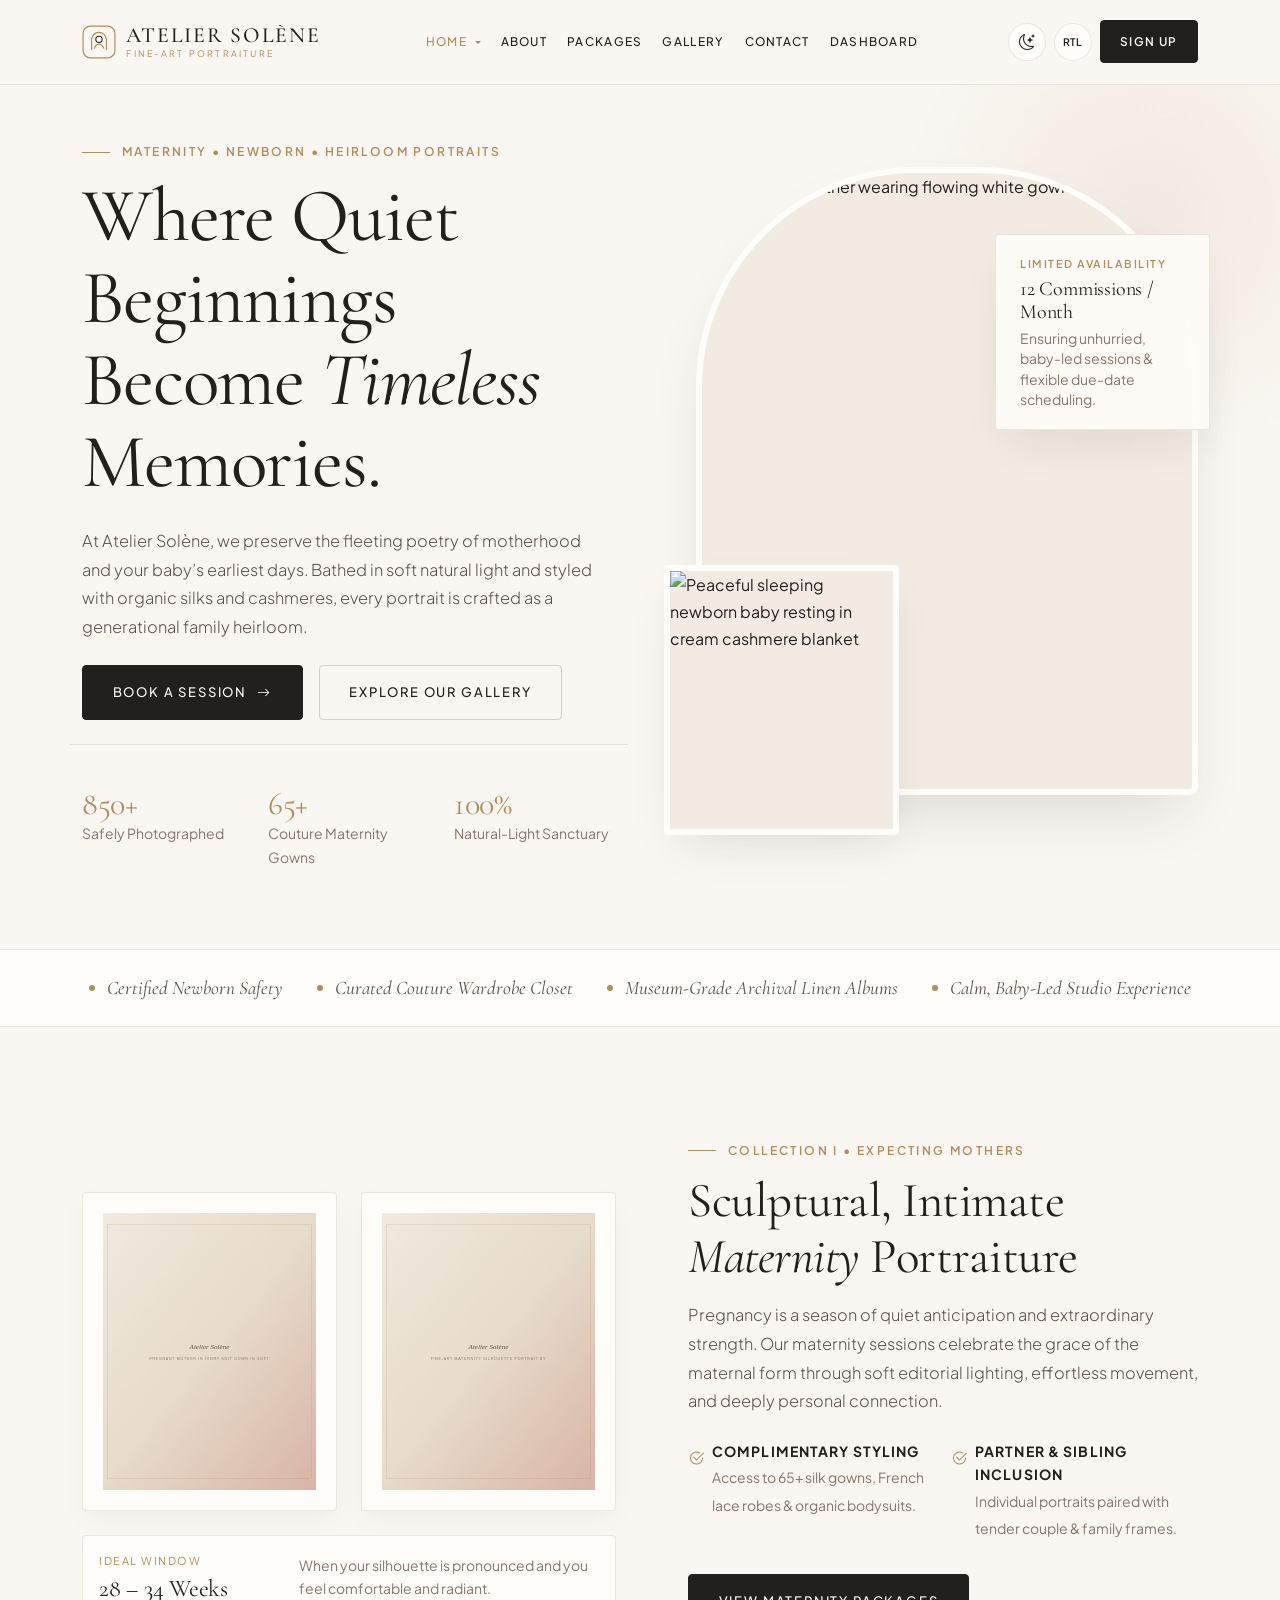
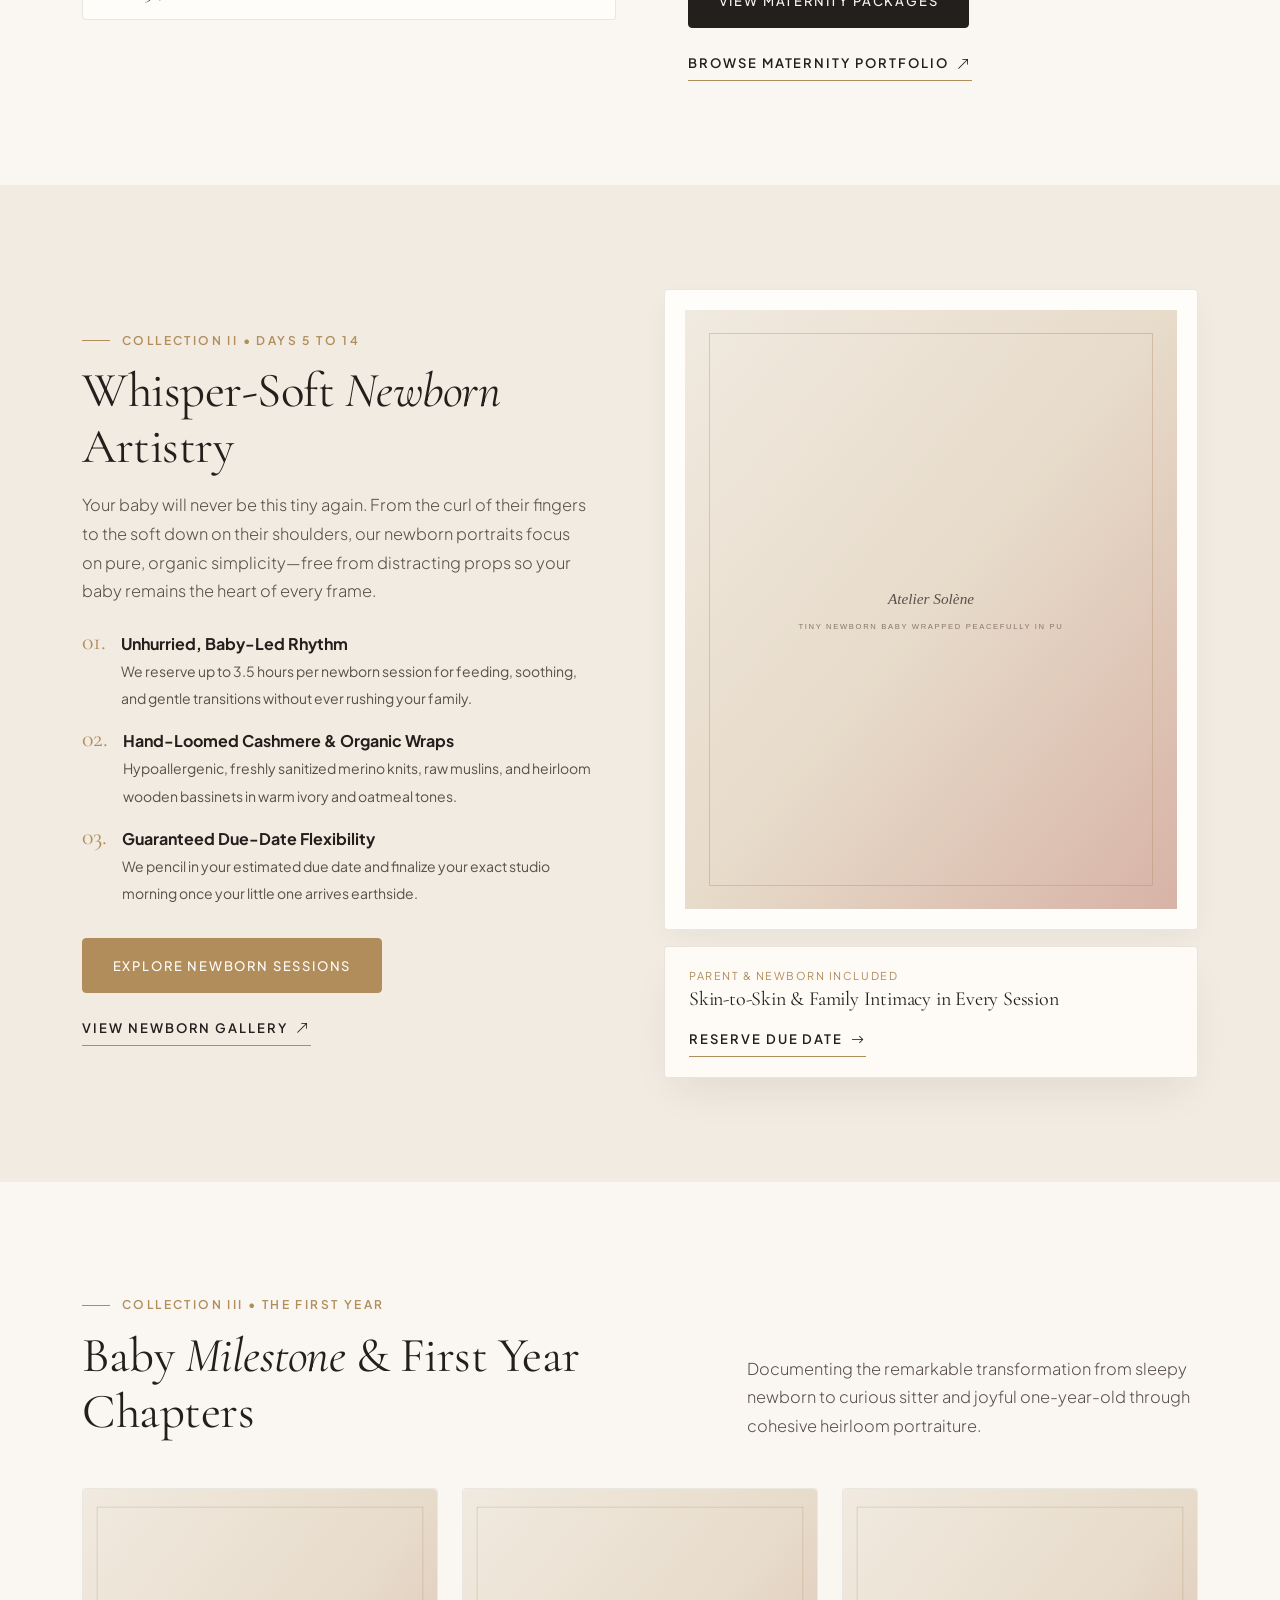
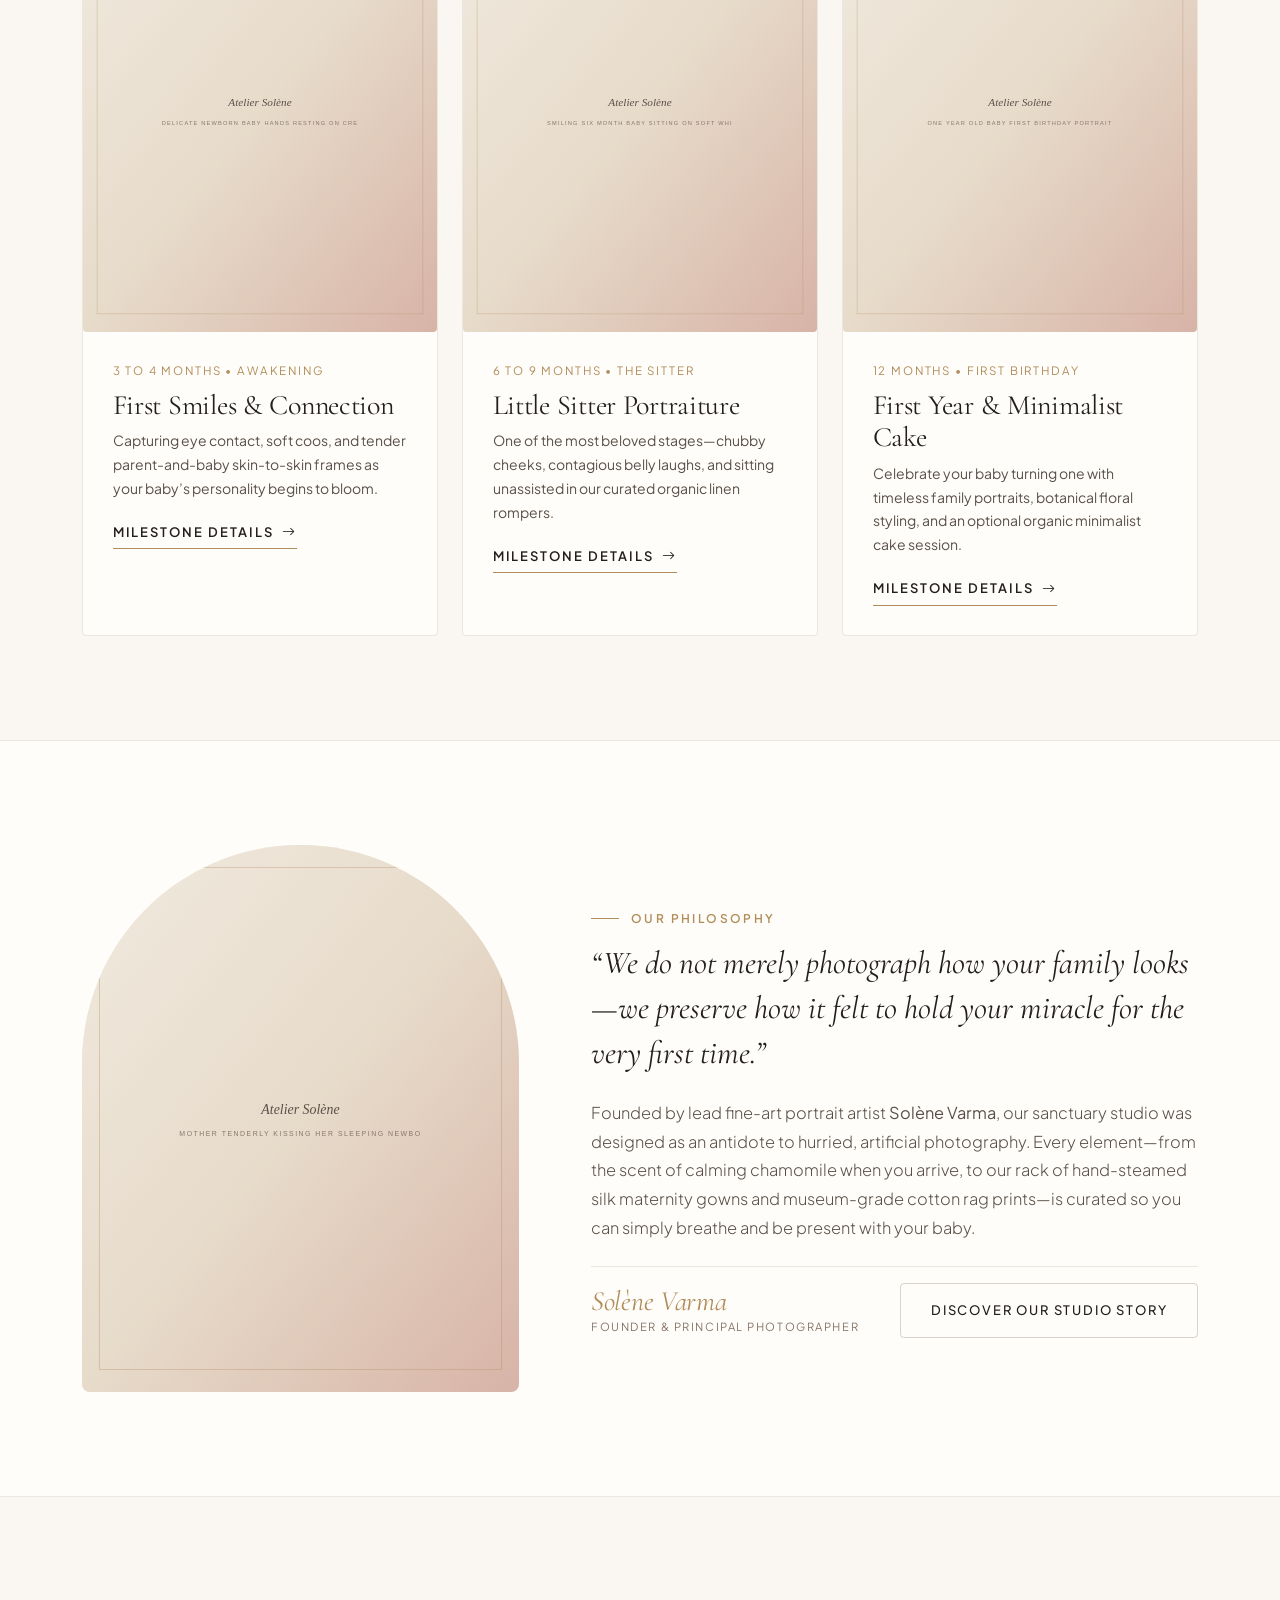
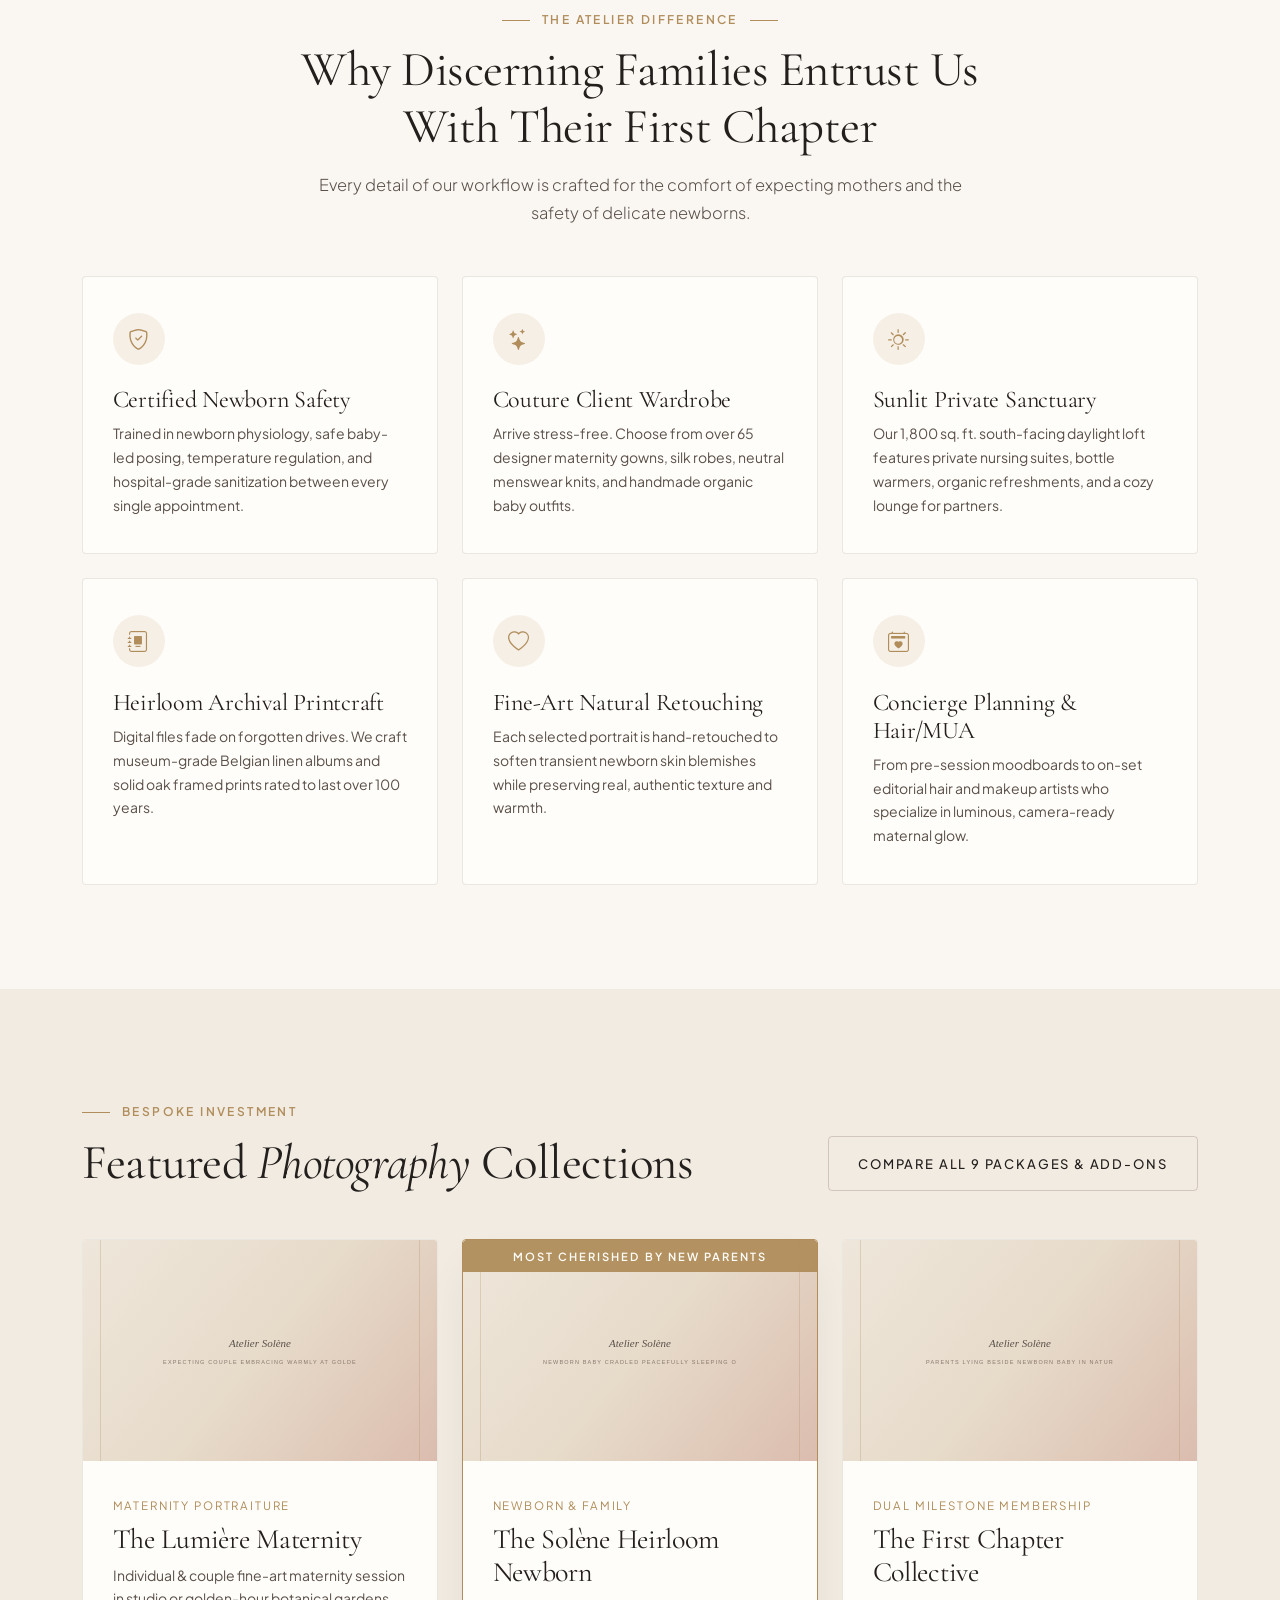
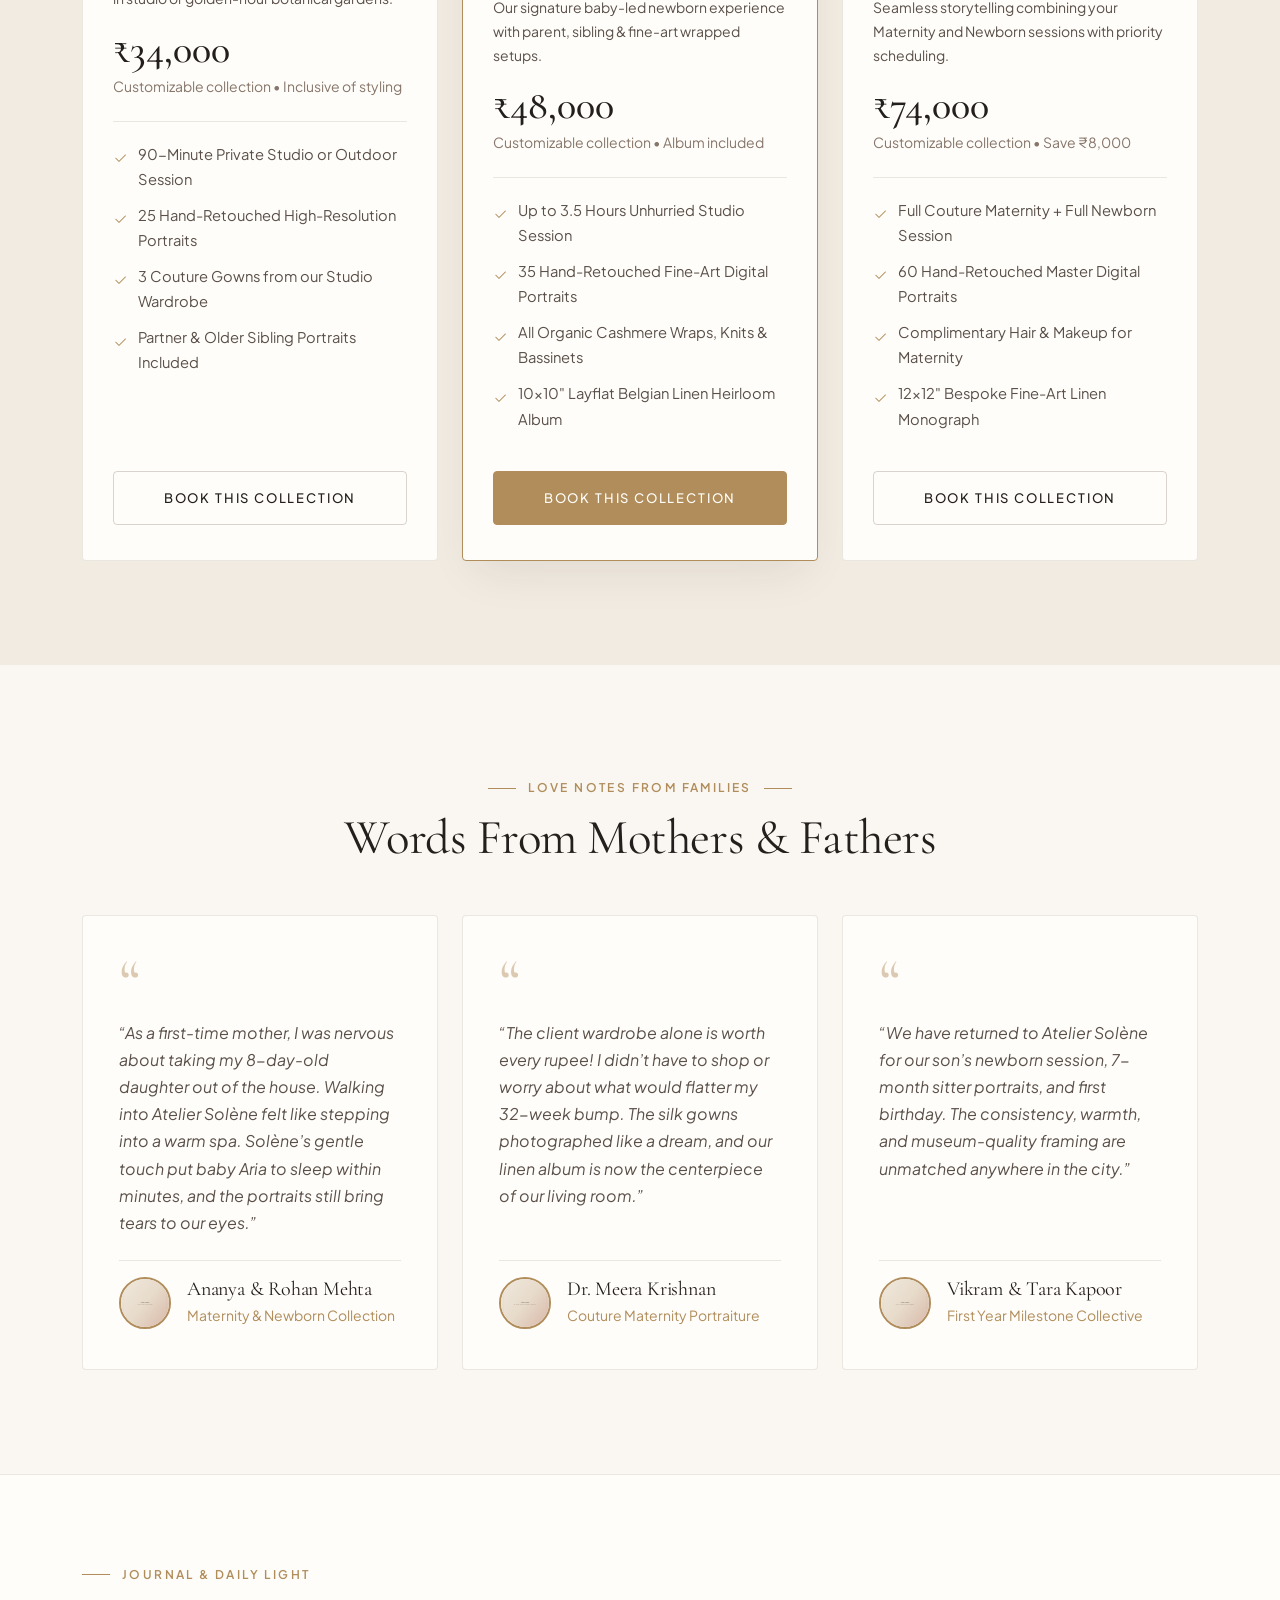
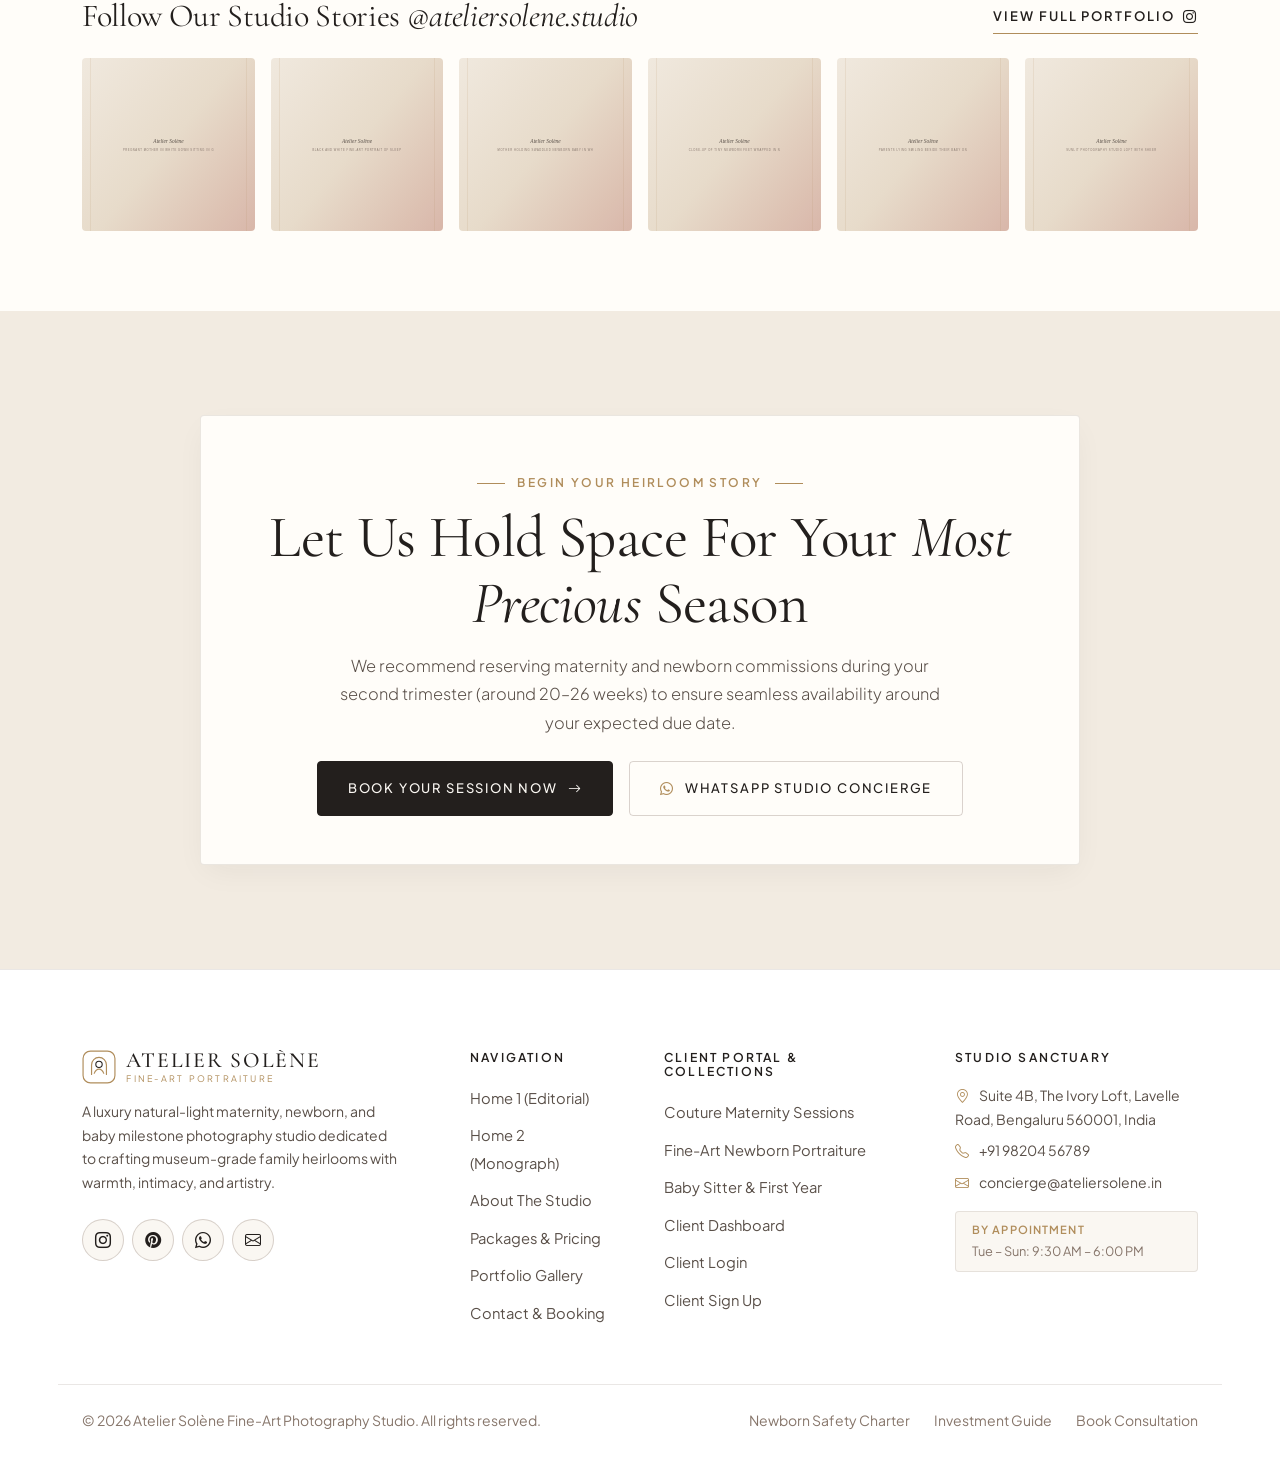
==== commit 5283206c: "Your commit message" ====
--- a/index.html
+++ b/index.html
@@ -167,14 +167,14 @@
             <div class="hero-home1-composition gsap-hero-fade">
               <div class="hero-home1-main-img photo-frame">
                 <img
-                  src="https://images.pexels.com/photos/3662840/pexels-photo-3662840.jpeg?auto=compress&cs=tinysrgb&w=1200"
-                  alt="Expecting mother wearing flowing white dress by sunlit studio window">
+                  src="https://images.pexels.com/photos/3330705/pexels-photo-3330705.jpeg?auto=compress&cs=tinysrgb&w=1200"
+                  alt="Expecting mother wearing flowing white gown by sunlit studio window">
               </div>
 
               <div class="hero-home1-secondary-img photo-frame">
                 <img
-                  src="https://images.pexels.com/photos/3845426/pexels-photo-3845426.jpeg?auto=compress&cs=tinysrgb&w=800"
-                  alt="Peaceful sleeping newborn baby resting on soft blanket in studio">
+                  src="https://images.pexels.com/photos/18649613/pexels-photo-18649613.jpeg?auto=compress&cs=tinysrgb&w=800"
+                  alt="Peaceful sleeping newborn baby resting in cream cashmere blanket">
               </div>
 
               <div class="hero-home1-note editorial-badge">
@@ -226,27 +226,30 @@
       <div class="container">
         <div class="row align-items-center g-5">
           <div class="col-lg-6 gsap-reveal">
-            <div class="row g-4 align-items-end">
-              <div class="col-7">
-                <div class="photo-frame frame-museum ratio-tall">
+            <div class="row g-4 justify-content-center align-items-stretch">
+              <div class="col-6">
+                <div class="photo-frame frame-museum ratio-portrait">
                   <img
-                    src="https://images.pexels.com/photos/27756196/pexels-photo-27756196.jpeg?auto=compress&cs=tinysrgb&w=900"
-                    alt="Pregnant mother standing beside luminous studio window light" loading="lazy">
-                </div>
-              </div>
-              <div class="col-5">
-                <div class="p-3 mb-3 border rounded-1 bg-surface"
+                    src="https://images.pexels.com/photos/40269788/pexels-photo-40269788.jpeg?auto=compress&cs=tinysrgb&w=900"
+                    alt="Pregnant mother in ivory knit gown in soft natural studio light" loading="lazy">
+                </div>
+              </div>
+              <div class="col-6">
+                <div class="photo-frame frame-museum ratio-portrait">
+                  <img
+                    src="https://images.pexels.com/photos/27816490/pexels-photo-27816490.jpeg?auto=compress&cs=tinysrgb&w=800"
+                    alt="Fine-art maternity silhouette portrait by sheer curtain window" loading="lazy">
+                </div>
+              </div>
+              <div class="col-12">
+                <div class="p-3 border rounded-1 bg-surface d-flex align-items-center justify-content-between flex-wrap gap-2"
                   style="border-color: var(--border-subtle) !important;">
-                  <span class="d-block text-gold small text-uppercase mb-1"
-                    style="letter-spacing: 0.14em; font-size: 0.68rem;">Ideal Window</span>
-                  <span class="font-serif fs-4">28 – 34 Weeks</span>
-                  <p class="small text-muted-luxury mb-0 mt-1">When your silhouette is pronounced and you feel
-                    comfortable and radiant.</p>
-                </div>
-                <div class="photo-frame ratio-portrait">
-                  <img
-                    src="https://images.pexels.com/photos/29831952/pexels-photo-29831952.jpeg?auto=compress&cs=tinysrgb&w=800"
-                    alt="Fine-art maternity silhouette portrait by sheer curtain window" loading="lazy">
+                  <div>
+                    <span class="d-block text-gold small text-uppercase mb-1"
+                      style="letter-spacing: 0.14em; font-size: 0.68rem;">Ideal Window</span>
+                    <span class="font-serif fs-4">28 – 34 Weeks</span>
+                  </div>
+                  <p class="small text-muted-luxury mb-0" style="max-width: 300px;">When your silhouette is pronounced and you feel comfortable and radiant.</p>
                 </div>
               </div>
             </div>
@@ -357,8 +360,8 @@
             <div class="position-relative">
               <div class="photo-frame frame-museum ratio-editorial">
                 <img
-                  src="https://images.pexels.com/photos/30327344/pexels-photo-30327344.jpeg?auto=compress&cs=tinysrgb&w=1100"
-                  alt="Delicate newborn baby feet wrapped in soft organic blanket" loading="lazy">
+                  src="https://images.pexels.com/photos/18649627/pexels-photo-18649627.jpeg?auto=compress&cs=tinysrgb&w=1100"
+                  alt="Tiny newborn baby wrapped peacefully in pure white organic linen" loading="lazy">
               </div>
               <div class="editorial-badge mt-3 d-flex align-items-center justify-content-between flex-wrap gap-3">
                 <div>
@@ -397,13 +400,13 @@
           </div>
         </div>
 
-        <div class="row g-4">
-          <div class="col-md-6 col-lg-4 gsap-reveal">
+        <div class="row g-4 justify-content-center">
+          <div class="col-md-6 col-xl-4 gsap-reveal">
             <article class="showcase-card">
               <div class="photo-frame ratio-portrait">
                 <img
-                  src="https://images.pexels.com/photos/15745778/pexels-photo-15745778.jpeg?auto=compress&cs=tinysrgb&w=800"
-                  alt="Tiny newborn hand holding onto parent's fingers" loading="lazy">
+                  src="https://images.pexels.com/photos/19399033/pexels-photo-19399033.jpeg?auto=compress&cs=tinysrgb&w=800"
+                  alt="Delicate newborn baby hands resting on cream blanket" loading="lazy">
               </div>
               <div class="showcase-card-body">
                 <span class="showcase-meta">3 to 4 Months &bull; Awakening</span>
@@ -420,7 +423,7 @@
             </article>
           </div>
 
-          <div class="col-md-6 col-lg-4 gsap-reveal">
+          <div class="col-md-6 col-xl-4 gsap-reveal">
             <article class="showcase-card">
               <div class="photo-frame ratio-portrait">
                 <img
@@ -442,11 +445,11 @@
             </article>
           </div>
 
-          <div class="col-md-6 col-lg-4 mx-auto gsap-reveal">
+          <div class="col-md-6 col-xl-4 gsap-reveal">
             <article class="showcase-card">
               <div class="photo-frame ratio-portrait">
                 <img
-                  src="https://images.pexels.com/photos/30870940/pexels-photo-30870940.jpeg?auto=compress&cs=tinysrgb&w=800"
+                  src="https://images.pexels.com/photos/32063800/pexels-photo-32063800.jpeg?auto=compress&cs=tinysrgb&w=800"
                   alt="One year old baby first birthday portrait with celebration cake" loading="lazy">
               </div>
               <div class="showcase-card-body">
@@ -477,8 +480,8 @@
           <div class="col-lg-5 gsap-reveal">
             <div class="photo-frame frame-arch ratio-portrait">
               <img
-                src="https://images.pexels.com/photos/6182423/pexels-photo-6182423.jpeg?auto=compress&cs=tinysrgb&w=900"
-                alt="Mother tenderly kissing her sleeping newborn baby" loading="lazy">
+                src="https://images.pexels.com/photos/7282479/pexels-photo-7282479.jpeg?auto=compress&cs=tinysrgb&w=900"
+                alt="Mother tenderly kissing her sleeping newborn baby on white linen bed" loading="lazy">
             </div>
           </div>
           <div class="col-lg-7 ps-lg-5 gsap-reveal">
@@ -523,8 +526,8 @@
           </p>
         </div>
 
-        <div class="row g-4">
-          <div class="col-md-6 col-lg-4 gsap-reveal">
+        <div class="row g-4 justify-content-center">
+          <div class="col-md-6 col-xl-4 gsap-reveal">
             <div class="feature-luxury-box">
               <div class="feature-icon-circle">
                 <i class="bi bi-shield-check"></i>
@@ -537,7 +540,7 @@
             </div>
           </div>
 
-          <div class="col-md-6 col-lg-4 gsap-reveal">
+          <div class="col-md-6 col-xl-4 gsap-reveal">
             <div class="feature-luxury-box">
               <div class="feature-icon-circle">
                 <i class="bi bi-stars"></i>
@@ -550,7 +553,7 @@
             </div>
           </div>
 
-          <div class="col-md-6 col-lg-4 gsap-reveal">
+          <div class="col-md-6 col-xl-4 gsap-reveal">
             <div class="feature-luxury-box">
               <div class="feature-icon-circle">
                 <i class="bi bi-brightness-high"></i>
@@ -563,7 +566,7 @@
             </div>
           </div>
 
-          <div class="col-md-6 col-lg-4 gsap-reveal">
+          <div class="col-md-6 col-xl-4 gsap-reveal">
             <div class="feature-luxury-box">
               <div class="feature-icon-circle">
                 <i class="bi bi-journal-album"></i>
@@ -576,7 +579,7 @@
             </div>
           </div>
 
-          <div class="col-md-6 col-lg-4 gsap-reveal">
+          <div class="col-md-6 col-xl-4 gsap-reveal">
             <div class="feature-luxury-box">
               <div class="feature-icon-circle">
                 <i class="bi bi-heart"></i>
@@ -589,7 +592,7 @@
             </div>
           </div>
 
-          <div class="col-md-6 col-lg-4 gsap-reveal">
+          <div class="col-md-6 col-xl-4 gsap-reveal">
             <div class="feature-luxury-box">
               <div class="feature-icon-circle">
                 <i class="bi bi-calendar2-heart"></i>
@@ -622,13 +625,13 @@
           </div>
         </div>
 
-        <div class="row g-4">
-          <div class="col-lg-4 gsap-reveal">
+        <div class="row g-4 justify-content-center">
+          <div class="col-md-6 col-xl-4 gsap-reveal">
             <div class="package-tier-card">
               <div class="package-card-img">
                 <img
-                  src="https://images.pexels.com/photos/5054178/pexels-photo-5054178.jpeg?auto=compress&cs=tinysrgb&w=900"
-                  alt="Expecting mother in white maternity gown holding baby bump" loading="lazy">
+                  src="https://images.pexels.com/photos/37474211/pexels-photo-37474211.jpeg?auto=compress&cs=tinysrgb&w=900"
+                  alt="Expecting couple embracing warmly at golden hour outdoor session" loading="lazy">
               </div>
               <div class="package-card-content">
                 <span class="showcase-meta">Maternity Portraiture</span>
@@ -654,13 +657,13 @@
             </div>
           </div>
 
-          <div class="col-lg-4 gsap-reveal">
+          <div class="col-md-6 col-xl-4 gsap-reveal">
             <div class="package-tier-card featured">
               <div class="package-ribbon">Most Cherished By New Parents</div>
               <div class="package-card-img">
                 <img
-                  src="https://images.pexels.com/photos/6392918/pexels-photo-6392918.jpeg?auto=compress&cs=tinysrgb&w=900"
-                  alt="Loving parents cradling their newborn baby" loading="lazy">
+                  src="https://images.pexels.com/photos/3845426/pexels-photo-3845426.jpeg?auto=compress&cs=tinysrgb&w=900"
+                  alt="Newborn baby cradled peacefully sleeping on white linen" loading="lazy">
               </div>
               <div class="package-card-content">
                 <span class="showcase-meta">Newborn &amp; Family</span>
@@ -686,7 +689,7 @@
             </div>
           </div>
 
-          <div class="col-lg-4 gsap-reveal">
+          <div class="col-md-6 col-xl-4 gsap-reveal">
             <div class="package-tier-card">
               <div class="package-card-img">
                 <img
@@ -730,8 +733,8 @@
           <h2 class="section-title">Words From Mothers &amp; Fathers</h2>
         </div>
 
-        <div class="row g-4">
-          <div class="col-lg-4 gsap-reveal">
+        <div class="row g-4 justify-content-center">
+          <div class="col-md-6 col-xl-4 gsap-reveal">
             <div class="testimonial-luxury-card">
               <div>
                 <div class="testimonial-quote-mark">“</div>
@@ -744,7 +747,7 @@
               <div class="d-flex align-items-center gap-3 pt-3 border-top"
                 style="border-color: var(--border-subtle) !important;">
                 <img
-                  src="https://images.pexels.com/photos/1683935/pexels-photo-1683935.jpeg?auto=compress&cs=tinysrgb&w=300"
+                  src="https://images.pexels.com/photos/7282277/pexels-photo-7282277.jpeg?auto=compress&cs=tinysrgb&w=300"
                   alt="Ananya Mehta holding baby" class="client-avatar" loading="lazy">
                 <div>
                   <strong class="d-block font-serif fs-5">Ananya &amp; Rohan Mehta</strong>
@@ -754,7 +757,7 @@
             </div>
           </div>
 
-          <div class="col-lg-4 gsap-reveal">
+          <div class="col-md-6 col-xl-4 gsap-reveal">
             <div class="testimonial-luxury-card">
               <div>
                 <div class="testimonial-quote-mark">“</div>
@@ -767,8 +770,8 @@
               <div class="d-flex align-items-center gap-3 pt-3 border-top"
                 style="border-color: var(--border-subtle) !important;">
                 <img
-                  src="https://images.pexels.com/photos/29598285/pexels-photo-29598285.jpeg?auto=compress&cs=tinysrgb&w=300"
-                  alt="Meera Krishnan maternity portrait" class="client-avatar" loading="lazy">
+                  src="https://images.pexels.com/photos/40060533/pexels-photo-40060533.jpeg?auto=compress&cs=tinysrgb&w=300"
+                  alt="Dr. Meera Krishnan maternity portrait" class="client-avatar" loading="lazy">
                 <div>
                   <strong class="d-block font-serif fs-5">Dr. Meera Krishnan</strong>
                   <span class="small text-gold">Couture Maternity Portraiture</span>
@@ -777,7 +780,7 @@
             </div>
           </div>
 
-          <div class="col-lg-4 gsap-reveal">
+          <div class="col-md-6 col-xl-4 gsap-reveal">
             <div class="testimonial-luxury-card">
               <div>
                 <div class="testimonial-quote-mark">“</div>
@@ -789,7 +792,7 @@
               <div class="d-flex align-items-center gap-3 pt-3 border-top"
                 style="border-color: var(--border-subtle) !important;">
                 <img
-                  src="https://images.pexels.com/photos/18977114/pexels-photo-18977114.jpeg?auto=compress&cs=tinysrgb&w=300"
+                  src="https://images.pexels.com/photos/3845455/pexels-photo-3845455.jpeg?auto=compress&cs=tinysrgb&w=300"
                   alt="Vikram Kapoor holding newborn" class="client-avatar" loading="lazy">
                 <div>
                   <strong class="d-block font-serif fs-5">Vikram &amp; Tara Kapoor</strong>
@@ -818,34 +821,34 @@
           </a>
         </div>
 
-        <div class="row g-3">
-          <div class="col-6 col-md-4 col-lg-2">
+        <div class="row g-3 justify-content-center">
+          <div class="col-6 col-md-6 col-xl-2">
             <a href="gallery.html?category=maternity" class="ig-grid-item">
               <img
-                src="https://images.pexels.com/photos/29598287/pexels-photo-29598287.jpeg?auto=compress&cs=tinysrgb&w=500"
-                alt="Sunset maternity couple silhouette" loading="lazy">
+                src="https://images.pexels.com/photos/33665703/pexels-photo-33665703.jpeg?auto=compress&cs=tinysrgb&w=500"
+                alt="Pregnant mother in white gown sitting in golden field" loading="lazy">
               <div class="ig-overlay">
                 <i class="bi bi-instagram fs-4 mb-1"></i>
                 <span class="small text-uppercase" style="letter-spacing: 0.1em; font-size: 0.65rem;">Maternity</span>
               </div>
             </a>
           </div>
-          <div class="col-6 col-md-4 col-lg-2">
+          <div class="col-6 col-md-6 col-xl-2">
             <a href="gallery.html?category=newborn" class="ig-grid-item">
               <img
-                src="https://images.pexels.com/photos/29930779/pexels-photo-29930779.jpeg?auto=compress&cs=tinysrgb&w=500"
-                alt="Tiny newborn feet on soft blanket" loading="lazy">
+                src="https://images.pexels.com/photos/28680638/pexels-photo-28680638.jpeg?auto=compress&cs=tinysrgb&w=500"
+                alt="Black and white fine-art portrait of sleeping newborn baby" loading="lazy">
               <div class="ig-overlay">
                 <i class="bi bi-instagram fs-4 mb-1"></i>
                 <span class="small text-uppercase" style="letter-spacing: 0.1em; font-size: 0.65rem;">Newborn</span>
               </div>
             </a>
           </div>
-          <div class="col-6 col-md-4 col-lg-2">
+          <div class="col-6 col-md-6 col-xl-2">
             <a href="gallery.html?category=parent-baby" class="ig-grid-item">
               <img
-                src="https://images.pexels.com/photos/30048122/pexels-photo-30048122.jpeg?auto=compress&cs=tinysrgb&w=500"
-                alt="Newborn hand on soft white linen" loading="lazy">
+                src="https://images.pexels.com/photos/36753629/pexels-photo-36753629.jpeg?auto=compress&cs=tinysrgb&w=500"
+                alt="Mother holding swaddled newborn baby in white studio" loading="lazy">
               <div class="ig-overlay">
                 <i class="bi bi-instagram fs-4 mb-1"></i>
                 <span class="small text-uppercase" style="letter-spacing: 0.1em; font-size: 0.65rem;">Parent &amp;
@@ -853,33 +856,33 @@
               </div>
             </a>
           </div>
-          <div class="col-6 col-md-4 col-lg-2">
+          <div class="col-6 col-md-6 col-xl-2">
             <a href="gallery.html?category=milestone" class="ig-grid-item">
               <img
-                src="https://images.pexels.com/photos/8422204/pexels-photo-8422204.jpeg?auto=compress&cs=tinysrgb&w=500"
-                alt="Baby sitting wrapped in white blanket" loading="lazy">
+                src="https://images.pexels.com/photos/31979969/pexels-photo-31979969.jpeg?auto=compress&cs=tinysrgb&w=500"
+                alt="Close-up of tiny newborn feet wrapped in neutral blanket" loading="lazy">
               <div class="ig-overlay">
                 <i class="bi bi-instagram fs-4 mb-1"></i>
                 <span class="small text-uppercase" style="letter-spacing: 0.1em; font-size: 0.65rem;">Milestones</span>
               </div>
             </a>
           </div>
-          <div class="col-6 col-md-4 col-lg-2">
+          <div class="col-6 col-md-6 col-xl-2">
             <a href="gallery.html?category=family" class="ig-grid-item">
               <img
-                src="https://images.pexels.com/photos/40065285/pexels-photo-40065285.jpeg?auto=compress&cs=tinysrgb&w=500"
-                alt="Parents smiling with baby between them" loading="lazy">
+                src="https://images.pexels.com/photos/38407506/pexels-photo-38407506.jpeg?auto=compress&cs=tinysrgb&w=500"
+                alt="Parents lying smiling beside their baby on white bedding" loading="lazy">
               <div class="ig-overlay">
                 <i class="bi bi-instagram fs-4 mb-1"></i>
                 <span class="small text-uppercase" style="letter-spacing: 0.1em; font-size: 0.65rem;">Family</span>
               </div>
             </a>
           </div>
-          <div class="col-6 col-md-4 col-lg-2">
+          <div class="col-6 col-md-6 col-xl-2">
             <a href="gallery.html?category=studio" class="ig-grid-item">
               <img
-                src="https://images.pexels.com/photos/8082565/pexels-photo-8082565.jpeg?auto=compress&cs=tinysrgb&w=500"
-                alt="Sunlit studio loft sheer curtains" loading="lazy">
+                src="https://images.pexels.com/photos/29012619/pexels-photo-29012619.jpeg?auto=compress&cs=tinysrgb&w=500"
+                alt="Sunlit photography studio loft with sheer white curtains" loading="lazy">
               <div class="ig-overlay">
                 <i class="bi bi-instagram fs-4 mb-1"></i>
                 <span class="small text-uppercase" style="letter-spacing: 0.1em; font-size: 0.65rem;">The Studio</span>
--- a/assets/css/style.css
+++ b/assets/css/style.css
@@ -1099,14 +1099,20 @@
 }
 
 .package-ribbon {
-  background-color: var(--accent-gold);
+  position: absolute;
+  top: 0;
+  left: 0;
+  right: 0;
+  z-index: 3;
+  background-color: rgba(176, 141, 91, 0.94);
+  backdrop-filter: blur(4px);
   color: #FFFDF9;
   font-size: 0.7rem;
   font-weight: 600;
   text-transform: uppercase;
   letter-spacing: 0.18em;
   text-align: center;
-  padding: 0.45rem 1rem;
+  padding: 0.42rem 1rem;
 }
 
 .package-card-img {
@@ -1684,7 +1690,7 @@
   display: block;
 }
 
-@media (max-width: 991.98px) {
+@media (max-width: 1199.98px) {
   .dashboard-sidebar {
     transform: translateX(-100%);
   }
@@ -1697,7 +1703,7 @@
   .dashboard-main {
     margin-left: 0;
     margin-right: 0;
-    padding: 1.25rem 1rem 3rem;
+    padding: 1.25rem 1.5rem 3rem;
   }
   [dir="rtl"] .dashboard-main {
     margin-right: 0;
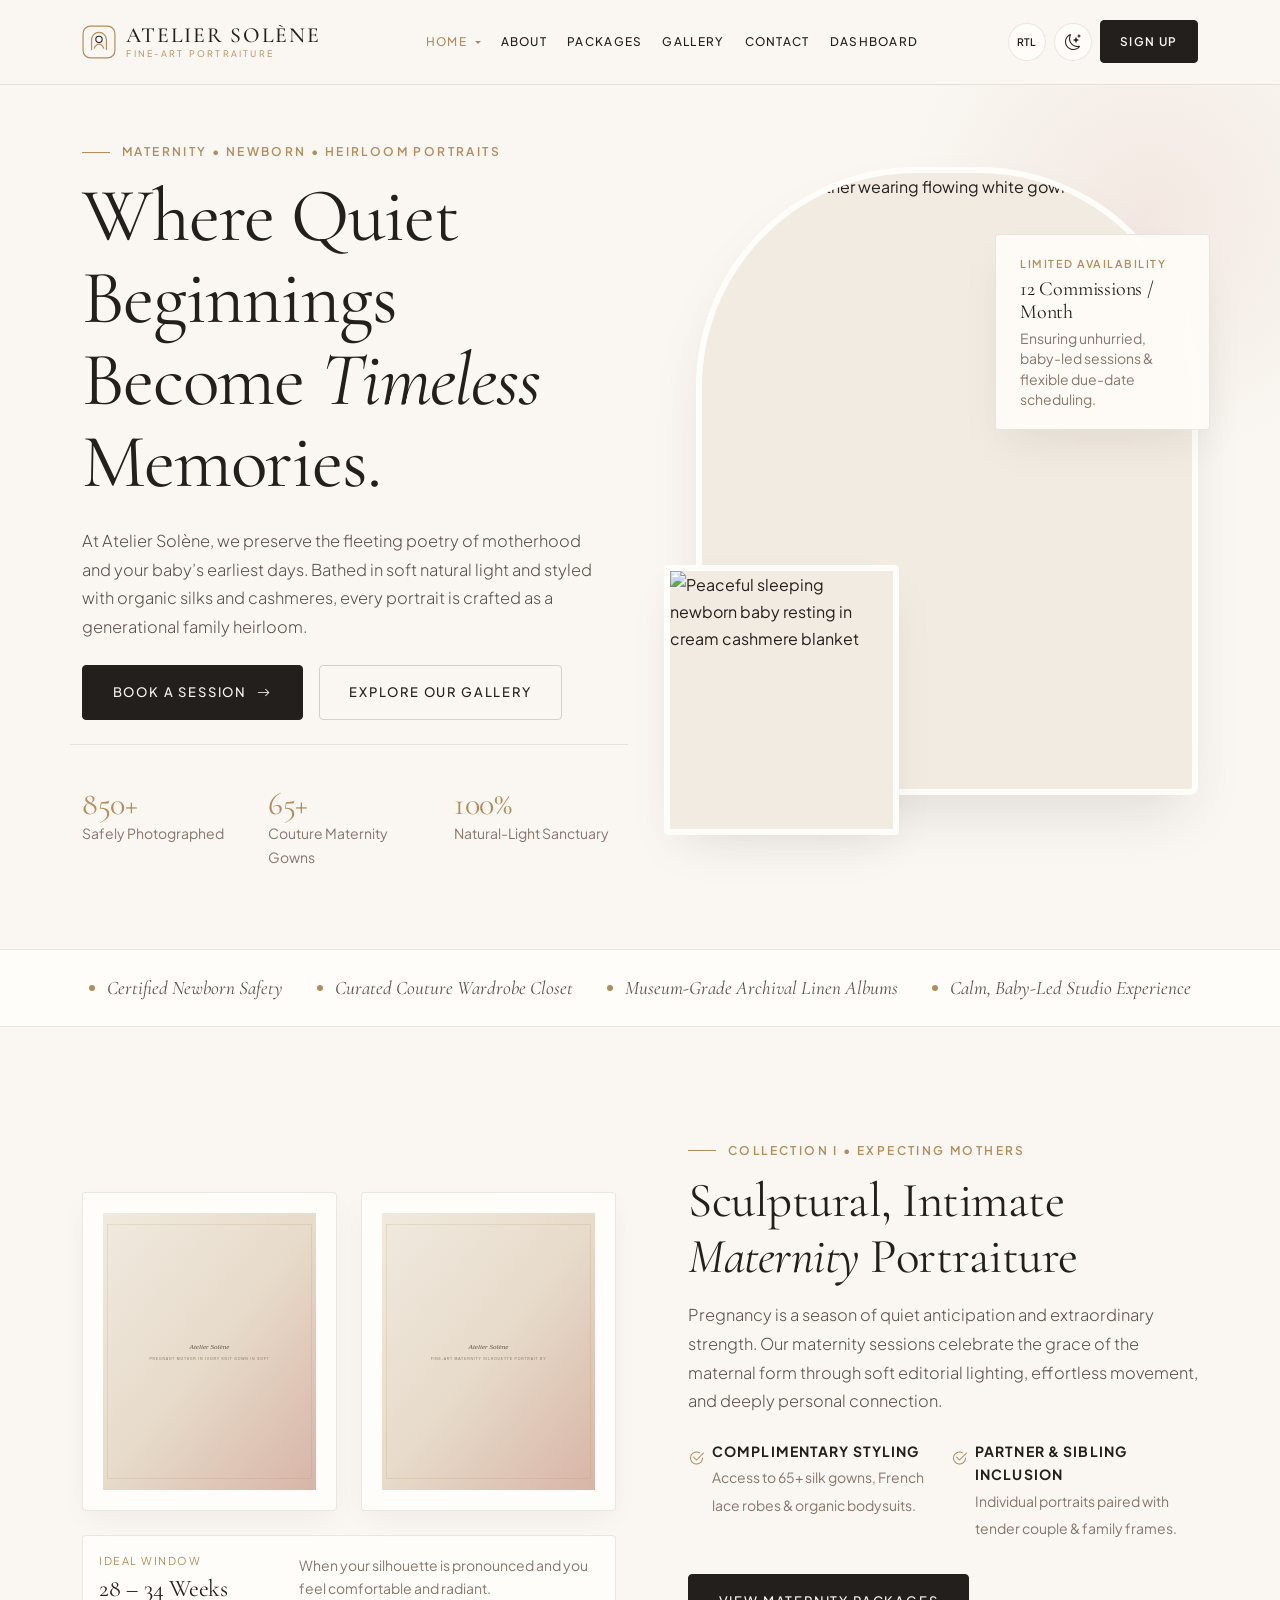
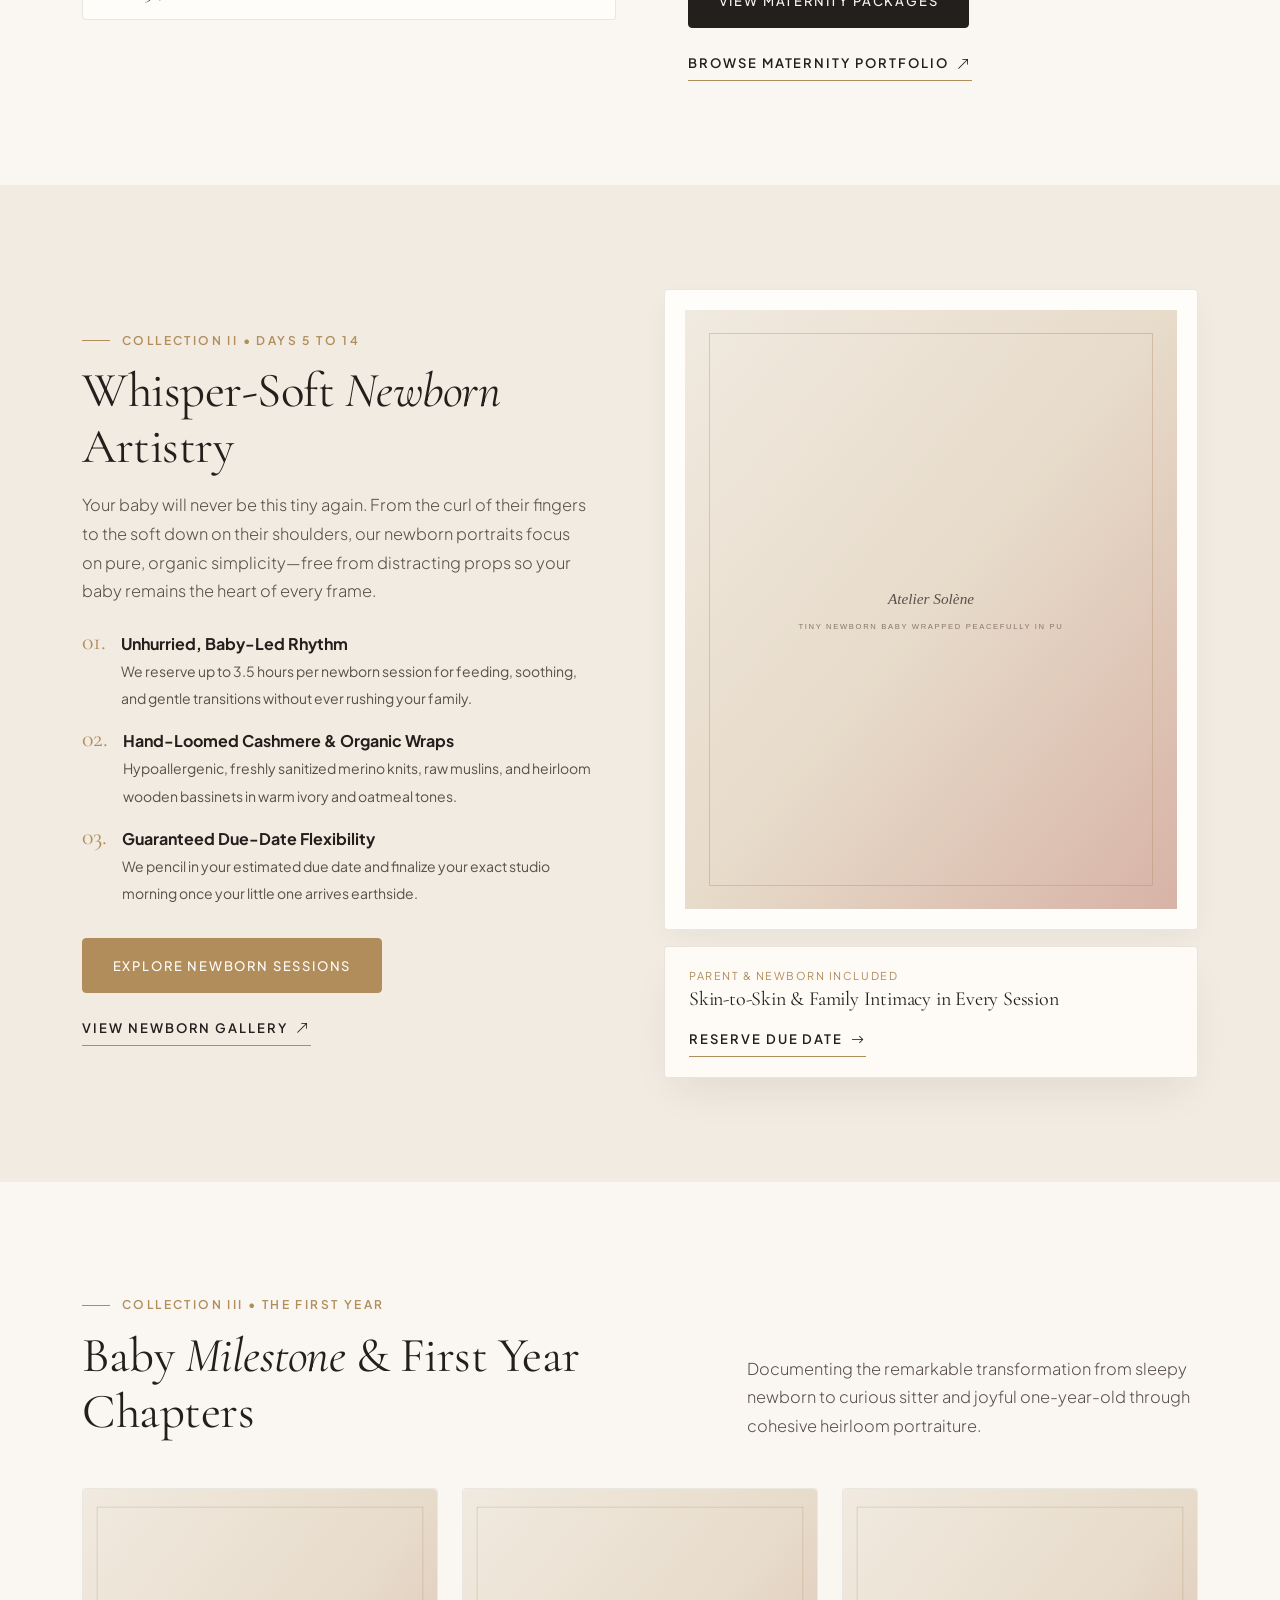
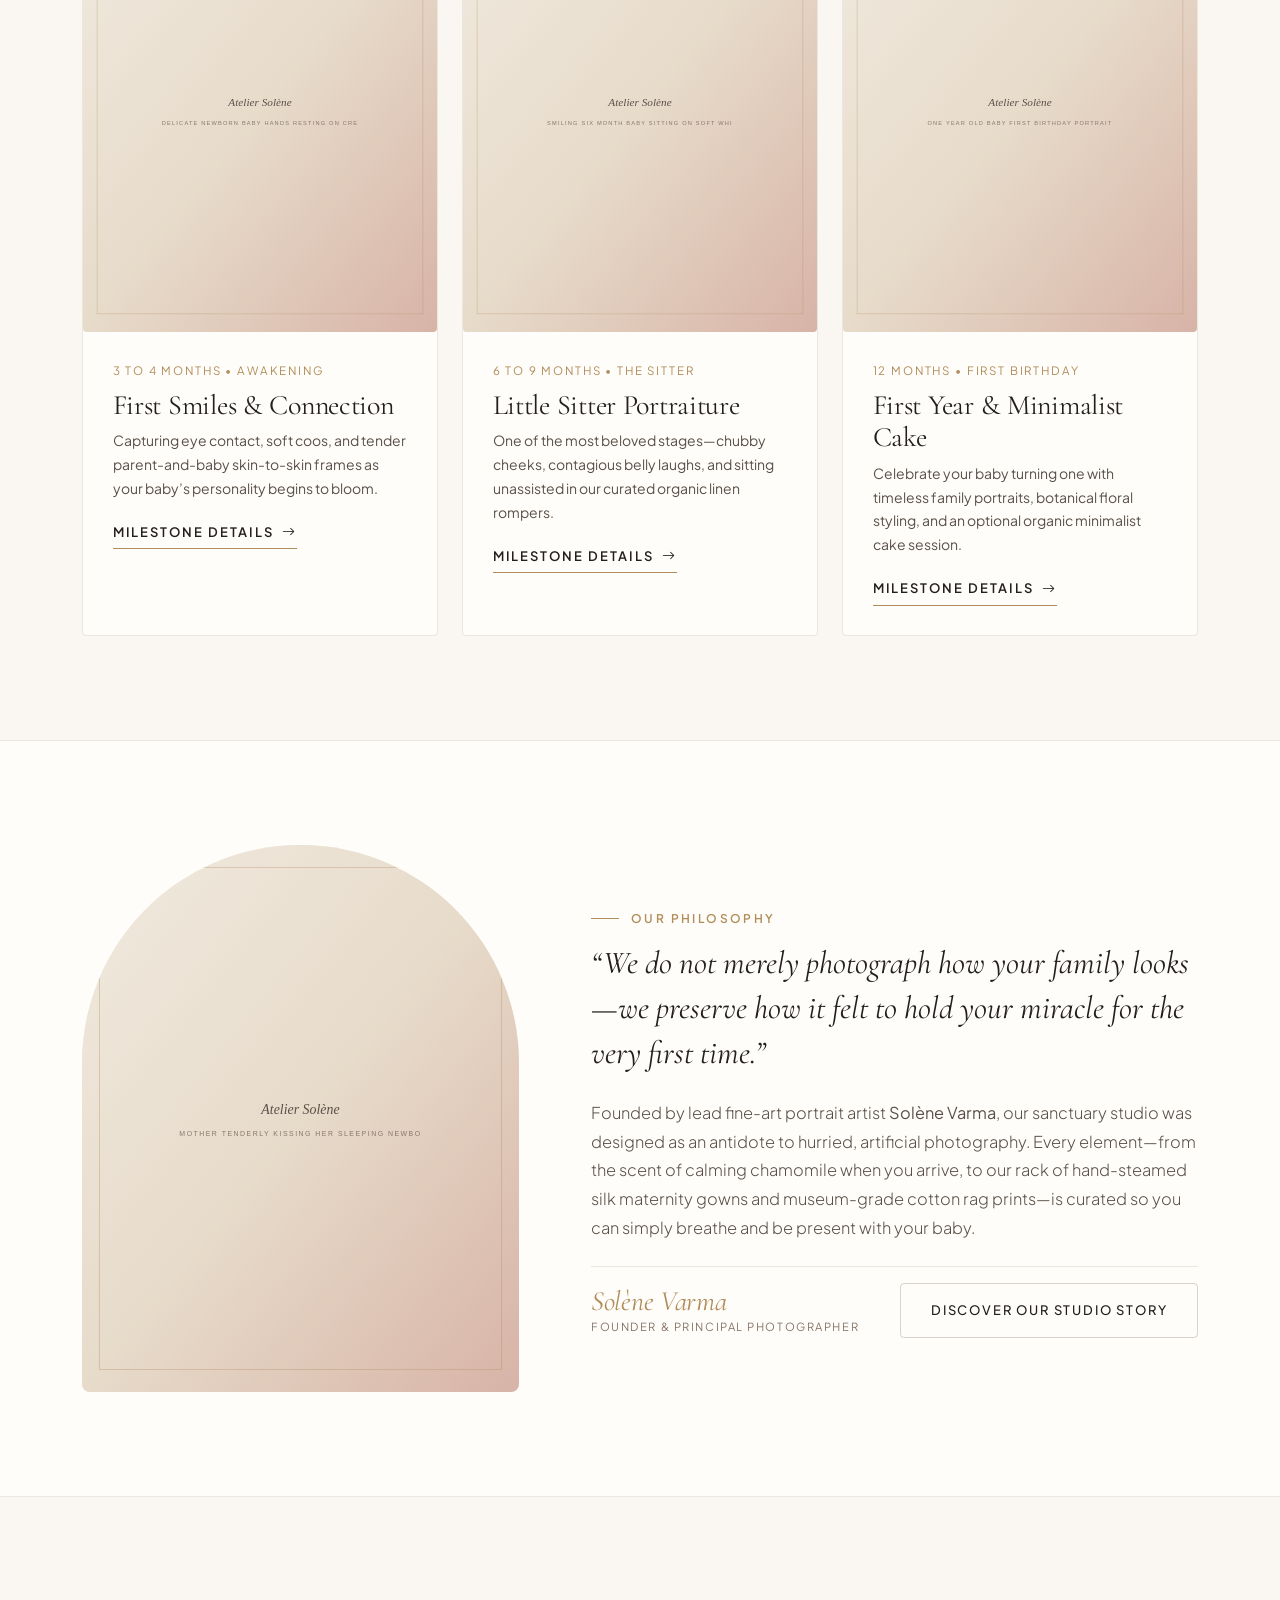
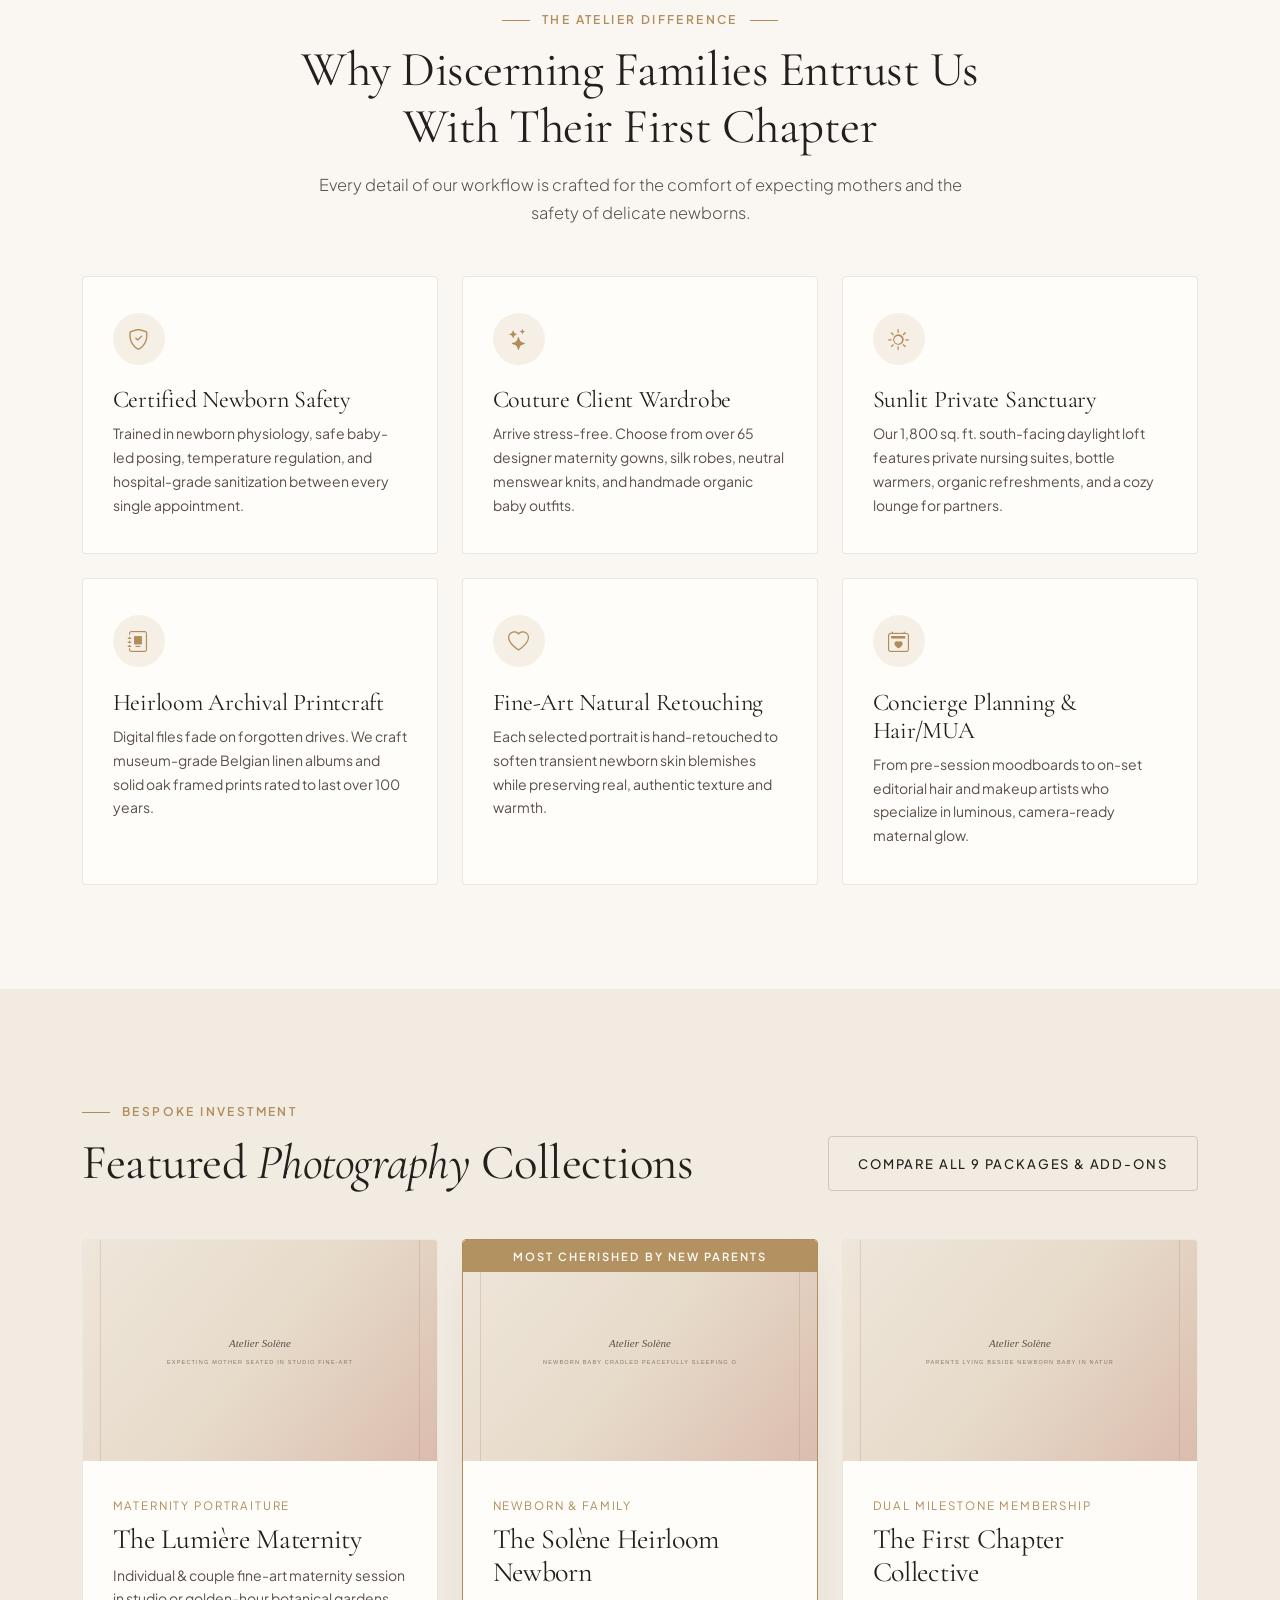
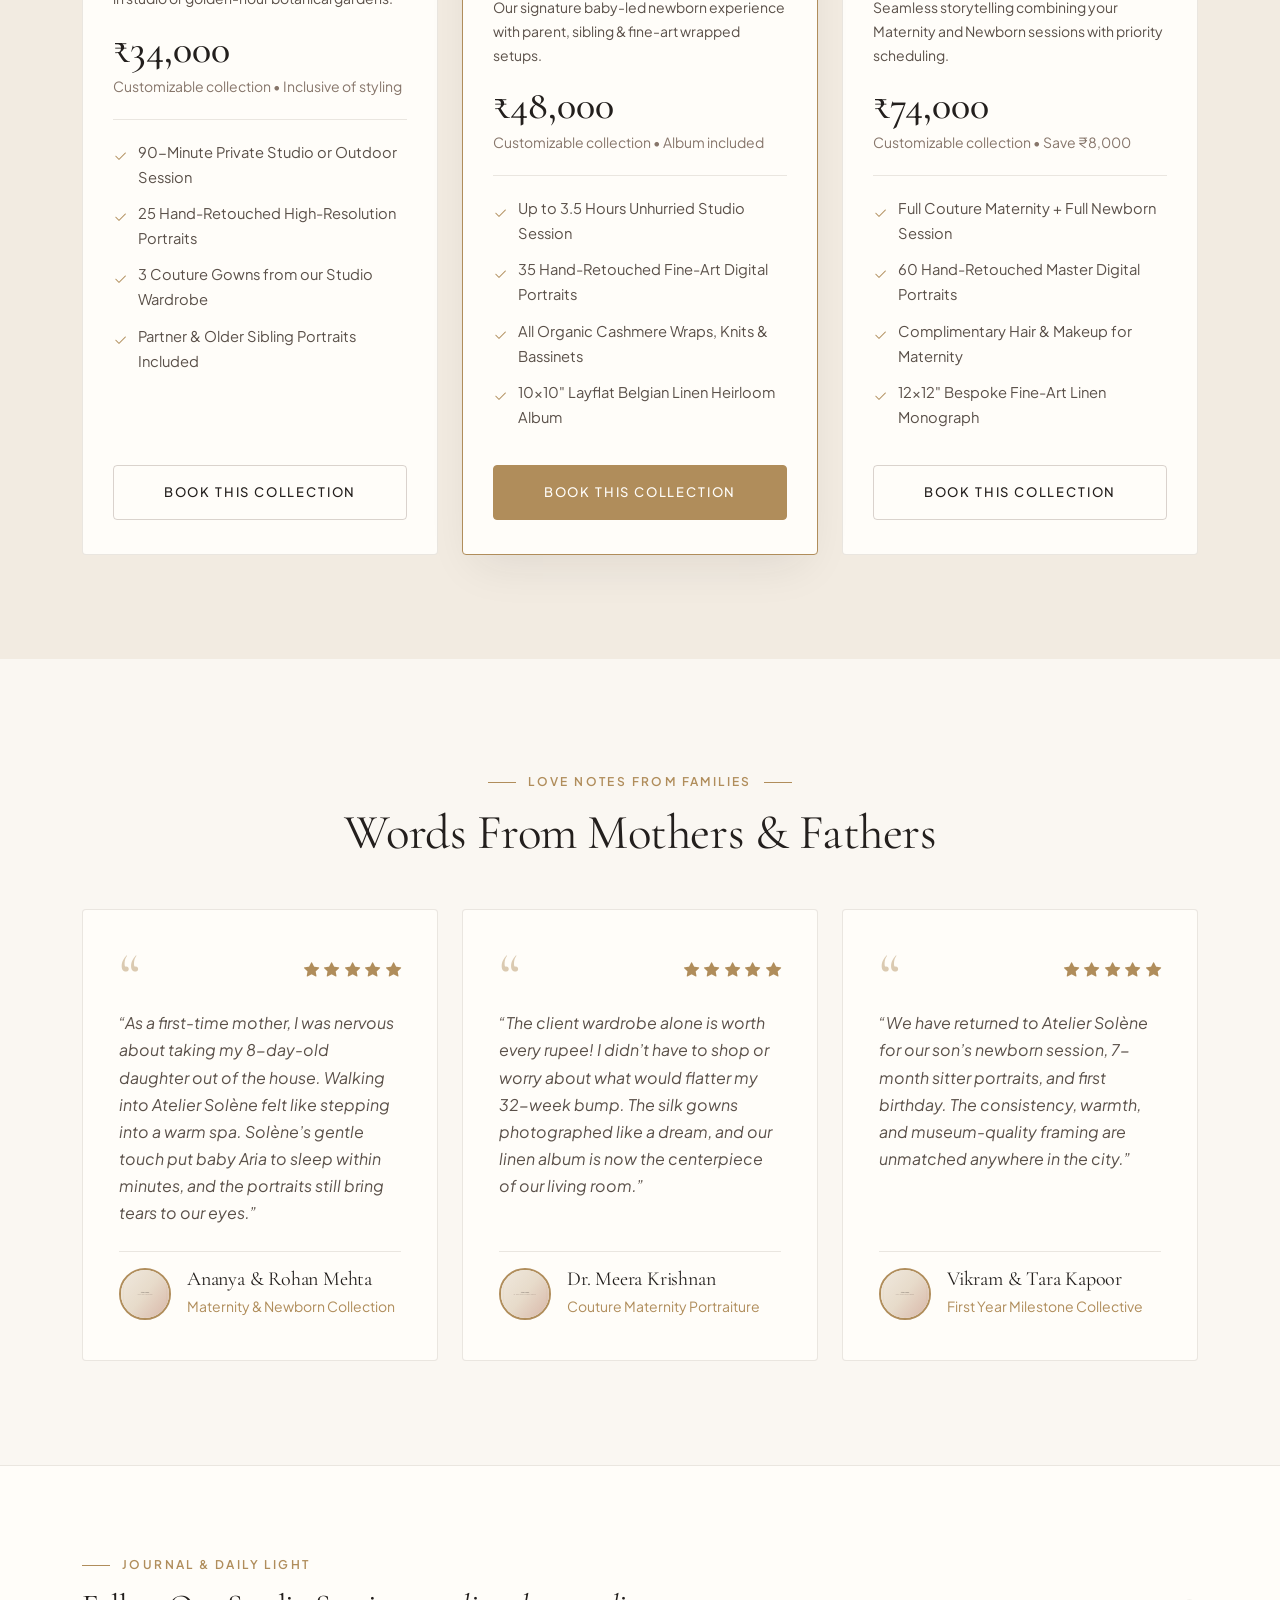
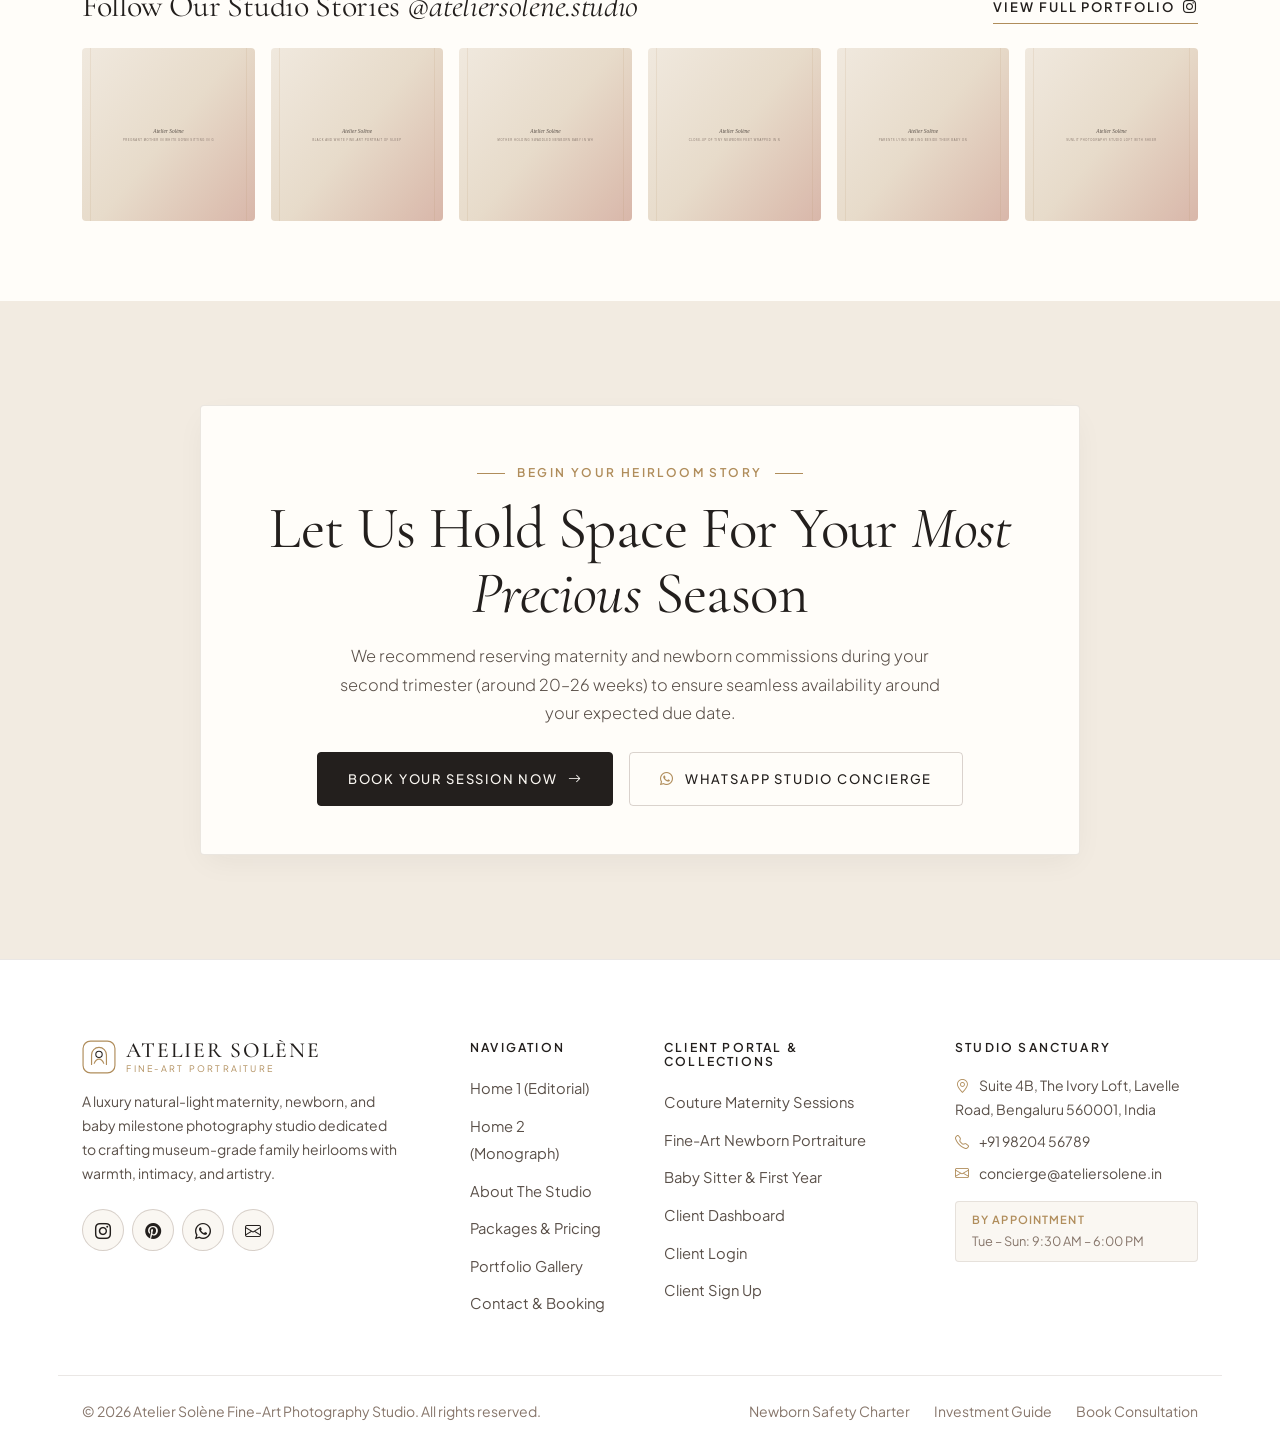
==== commit 9122347a: "Your commit message" ====
--- a/index.html
+++ b/index.html
@@ -48,17 +48,11 @@
           </span>
         </a>
 
-        <!-- Mobile Controls -->
-        <div class="d-flex align-items-center gap-2 d-xl-none">
-          <button type="button" class="theme-toggle-btn" aria-label="Toggle theme">
-            <i class="bi bi-moon-stars"></i>
-          </button>
-          <button type="button" class="rtl-toggle-btn" aria-label="Toggle RTL layout">RTL</button>
-          <button class="navbar-toggler" type="button" data-bs-toggle="collapse" data-bs-target="#studioNavbarCollapse"
-            aria-controls="studioNavbarCollapse" aria-expanded="false" aria-label="Toggle navigation">
-            <i class="bi bi-list fs-4"></i>
-          </button>
-        </div>
+        <!-- Mobile Menu Toggle Button to Right Corner (All buttons moved inside menu page) -->
+        <button class="navbar-toggler ms-auto" type="button" data-bs-toggle="collapse" data-bs-target="#studioNavbarCollapse"
+          aria-controls="studioNavbarCollapse" aria-expanded="false" aria-label="Toggle navigation">
+          <i class="bi bi-list fs-4"></i>
+        </button>
 
         <!-- Collapsible Navigation Links -->
         <div class="collapse navbar-collapse" id="studioNavbarCollapse">
@@ -100,14 +94,22 @@
             </li>
           </ul>
 
-          <!-- Theme Toggle, RTL Toggle & Sign Up Button -->
+          <!-- Theme Toggle, RTL Toggle & Sign Up Button (Inside Menu Page for Mobile & Tab) -->
           <div class="navbar-actions">
+            <div class="d-flex align-items-center justify-content-between w-100 pb-2 border-bottom d-xl-none" style="border-color: var(--border-subtle) !important;">
+              <span class="small text-muted-luxury">Preferences &amp; Mode</span>
+              <div class="d-flex align-items-center gap-2">
+                <button type="button" class="rtl-toggle-btn" aria-label="Toggle RTL layout" title="Toggle RTL layout">RTL</button>
+                <button type="button" class="theme-toggle-btn" aria-label="Toggle light or dark theme" title="Toggle theme">
+                  <i class="bi bi-moon-stars"></i>
+                </button>
+              </div>
+            </div>
+            <button type="button" class="rtl-toggle-btn d-none d-xl-inline-flex" aria-label="Toggle RTL layout" title="Toggle RTL layout">RTL</button>
             <button type="button" class="theme-toggle-btn d-none d-xl-inline-flex"
-              aria-label="Toggle light or dark theme">
+              aria-label="Toggle light or dark theme" title="Toggle theme">
               <i class="bi bi-moon-stars"></i>
             </button>
-            <button type="button" class="rtl-toggle-btn d-none d-xl-inline-flex"
-              aria-label="Toggle RTL layout">RTL</button>
             <a href="signup.html" class="btn-nav-book">
               Sign Up
             </a>
@@ -630,8 +632,8 @@
             <div class="package-tier-card">
               <div class="package-card-img">
                 <img
-                  src="https://images.pexels.com/photos/37474211/pexels-photo-37474211.jpeg?auto=compress&cs=tinysrgb&w=900"
-                  alt="Expecting couple embracing warmly at golden hour outdoor session" loading="lazy">
+                  src="https://images.pexels.com/photos/20607810/pexels-photo-20607810.jpeg?auto=compress&cs=tinysrgb&w=900"
+                  alt="Expecting mother seated in studio fine-art maternity session" loading="lazy">
               </div>
               <div class="package-card-content">
                 <span class="showcase-meta">Maternity Portraiture</span>
@@ -737,7 +739,16 @@
           <div class="col-md-6 col-xl-4 gsap-reveal">
             <div class="testimonial-luxury-card">
               <div>
-                <div class="testimonial-quote-mark">“</div>
+                <div class="d-flex align-items-center justify-content-between mb-2">
+                  <div class="testimonial-quote-mark mb-0">“</div>
+                  <div class="rating-stars" aria-label="5 out of 5 stars">
+                    <i class="bi bi-star-fill"></i>
+                    <i class="bi bi-star-fill"></i>
+                    <i class="bi bi-star-fill"></i>
+                    <i class="bi bi-star-fill"></i>
+                    <i class="bi bi-star-fill"></i>
+                  </div>
+                </div>
                 <p class="mb-4 text-secondary-luxury fst-italic">
                   “As a first-time mother, I was nervous about taking my 8-day-old daughter out of the house. Walking
                   into Atelier Solène felt like stepping into a warm spa. Solène’s gentle touch put baby Aria to sleep
@@ -760,7 +771,16 @@
           <div class="col-md-6 col-xl-4 gsap-reveal">
             <div class="testimonial-luxury-card">
               <div>
-                <div class="testimonial-quote-mark">“</div>
+                <div class="d-flex align-items-center justify-content-between mb-2">
+                  <div class="testimonial-quote-mark mb-0">“</div>
+                  <div class="rating-stars" aria-label="5 out of 5 stars">
+                    <i class="bi bi-star-fill"></i>
+                    <i class="bi bi-star-fill"></i>
+                    <i class="bi bi-star-fill"></i>
+                    <i class="bi bi-star-fill"></i>
+                    <i class="bi bi-star-fill"></i>
+                  </div>
+                </div>
                 <p class="mb-4 text-secondary-luxury fst-italic">
                   “The client wardrobe alone is worth every rupee! I didn’t have to shop or worry about what would
                   flatter my 32-week bump. The silk gowns photographed like a dream, and our linen album is now the
@@ -783,7 +803,16 @@
           <div class="col-md-6 col-xl-4 gsap-reveal">
             <div class="testimonial-luxury-card">
               <div>
-                <div class="testimonial-quote-mark">“</div>
+                <div class="d-flex align-items-center justify-content-between mb-2">
+                  <div class="testimonial-quote-mark mb-0">“</div>
+                  <div class="rating-stars" aria-label="5 out of 5 stars">
+                    <i class="bi bi-star-fill"></i>
+                    <i class="bi bi-star-fill"></i>
+                    <i class="bi bi-star-fill"></i>
+                    <i class="bi bi-star-fill"></i>
+                    <i class="bi bi-star-fill"></i>
+                  </div>
+                </div>
                 <p class="mb-4 text-secondary-luxury fst-italic">
                   “We have returned to Atelier Solène for our son’s newborn session, 7-month sitter portraits, and first
                   birthday. The consistency, warmth, and museum-quality framing are unmatched anywhere in the city.”
--- a/assets/css/style.css
+++ b/assets/css/style.css
@@ -714,9 +714,11 @@
 
   .navbar-actions {
     margin-top: 1rem;
-    padding-top: 0.75rem;
-    flex-wrap: wrap;
-    justify-content: space-between;
+    padding-top: 0.85rem;
+    border-top: 1px solid var(--border-subtle);
+    display: flex;
+    flex-direction: column;
+    gap: 0.65rem;
     width: 100%;
   }
 
@@ -725,7 +727,7 @@
     text-align: center;
     justify-content: center;
     padding: 0.85rem 1rem;
-    margin-top: 0.5rem;
+    margin-top: 0.25rem;
   }
 }
 
@@ -985,6 +987,15 @@
   color: var(--accent-gold);
   opacity: 0.45;
   margin-bottom: 0.75rem;
+}
+
+.rating-stars {
+  display: flex;
+  align-items: center;
+  gap: 0.35rem;
+  font-size: 0.95rem;
+  color: var(--accent-gold);
+  margin-bottom: 0.85rem;
 }
 
 .client-avatar {
@@ -1134,6 +1145,15 @@
   flex-direction: column;
 }
 
+.package-card-desc {
+  min-height: 3.4rem;
+}
+
+.package-price-wrap {
+  margin-top: 0.25rem;
+  margin-bottom: 0.25rem;
+}
+
 .package-price {
   font-family: var(--font-serif);
   font-size: 2.5rem;
@@ -1143,7 +1163,7 @@
 }
 
 .package-deliverables {
-  margin: 1.35rem 0 1.75rem;
+  margin: 1.25rem 0 1.5rem;
   padding-top: 1.25rem;
   border-top: 1px solid var(--border-subtle);
   flex-grow: 1;
@@ -1158,12 +1178,22 @@
   margin-bottom: 0.7rem;
 }
 
+@media (min-width: 768px) {
+  .package-deliverables li {
+    min-height: 2.75rem;
+  }
+}
+
 .package-deliverables li i {
   color: var(--accent-gold);
   margin-top: 0.28rem;
   flex-shrink: 0;
 }
 
+.package-tier-card .btn-luxury {
+  margin-top: auto;
+}
+
 .addon-item {
   background-color: var(--bg-surface);
   border: 1px solid var(--border-subtle);
@@ -1173,11 +1203,31 @@
   justify-content: space-between;
   align-items: center;
   gap: 1rem;
+  height: 100%;
   transition: border-color var(--transition-base);
 }
 
 .addon-item:hover {
   border-color: var(--accent-gold);
+}
+
+#bespoke-addons .col-md-6 {
+  display: flex;
+  flex-direction: column;
+}
+
+.section-header-badge {
+  white-space: normal !important;
+  text-wrap: balance;
+  line-height: 1.45;
+  display: inline-flex;
+  align-items: center;
+  text-align: left;
+  max-width: 100%;
+}
+
+[dir="rtl"] .section-header-badge {
+  text-align: right;
 }
 
 /* ==========================================================================
@@ -1243,14 +1293,38 @@
 .gallery-caption-overlay {
   position: absolute;
   inset: 0;
-  background: linear-gradient(to top, rgba(20, 18, 16, 0.82) 0%, rgba(20, 18, 16, 0.15) 55%, transparent 100%);
+  background: linear-gradient(to top, rgba(12, 10, 8, 0.96) 0%, rgba(14, 12, 10, 0.78) 45%, rgba(18, 16, 14, 0.25) 75%, transparent 100%);
   display: flex;
   flex-direction: column;
   justify-content: flex-end;
   padding: 1.65rem;
-  color: #FAF7F2;
+  color: #FFFFFF;
+  text-shadow: 0 1px 4px rgba(0, 0, 0, 0.9), 0 2px 10px rgba(0, 0, 0, 0.75);
   opacity: 0;
   transition: opacity var(--transition-base);
+}
+
+.gallery-caption-overlay .text-gold {
+  color: #F8E5C4 !important;
+  text-shadow: 0 1px 3px rgba(0, 0, 0, 0.95);
+  font-weight: 600;
+  background: rgba(0, 0, 0, 0.55);
+  backdrop-filter: blur(4px);
+  padding: 3px 9px;
+  border-radius: 4px;
+  display: inline-block;
+  width: fit-content;
+  border: 1px solid rgba(248, 229, 196, 0.3);
+}
+
+.gallery-caption-overlay h2 {
+  text-shadow: 0 1px 4px rgba(0, 0, 0, 0.95), 0 2px 8px rgba(0, 0, 0, 0.8);
+}
+
+.gallery-caption-overlay .opacity-75 {
+  opacity: 0.95 !important;
+  color: #F2EDE4;
+  text-shadow: 0 1px 3px rgba(0, 0, 0, 0.95);
 }
 
 .gallery-card:hover .gallery-caption-overlay,
@@ -1262,7 +1336,7 @@
   .gallery-caption-overlay {
     opacity: 1;
     padding: 1.15rem;
-    background: linear-gradient(to top, rgba(20, 18, 16, 0.78) 0%, transparent 65%);
+    background: linear-gradient(to top, rgba(12, 10, 8, 0.94) 0%, rgba(14, 12, 10, 0.7) 50%, transparent 80%);
   }
 }
 
@@ -1481,6 +1555,40 @@
   background-color: var(--bg-secondary);
   background-image: radial-gradient(circle at top right, var(--accent-rose-soft), transparent 45%),
                     radial-gradient(circle at bottom left, var(--accent-gold-soft), transparent 45%);
+  position: relative;
+}
+
+.auth-top-controls {
+  position: fixed;
+  top: 1.5rem;
+  right: 1.5rem;
+  z-index: 1050;
+  display: flex;
+  align-items: center;
+  gap: 0.65rem;
+}
+
+[dir="rtl"] .auth-top-controls {
+  right: auto;
+  left: 1.5rem;
+}
+
+@media (max-width: 575.98px) {
+  .auth-top-controls {
+    top: 1rem;
+    right: 1rem;
+  }
+  [dir="rtl"] .auth-top-controls {
+    right: auto;
+    left: 1rem;
+  }
+}
+
+.form-label-aligned {
+  min-height: 2.75rem;
+  display: flex;
+  align-items: flex-end;
+  margin-bottom: 0.5rem;
 }
 
 .auth-standalone-card {
